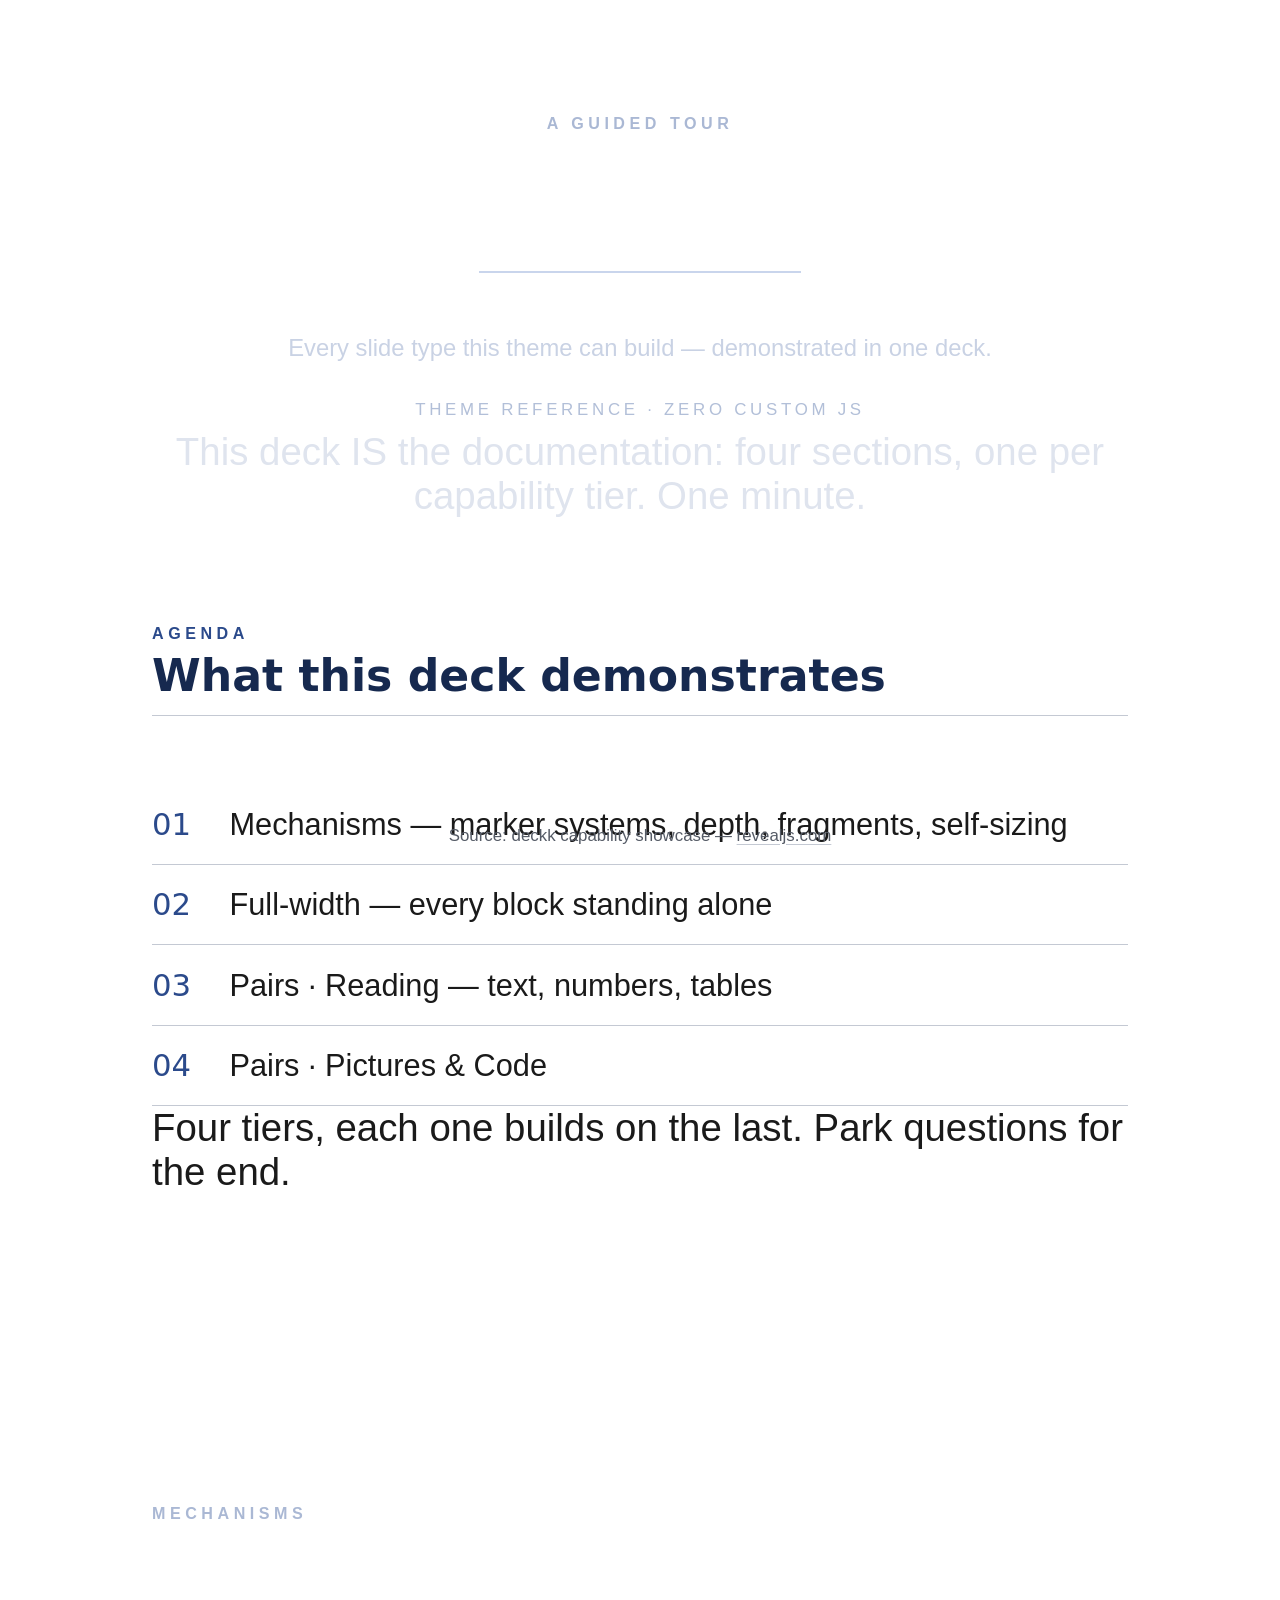
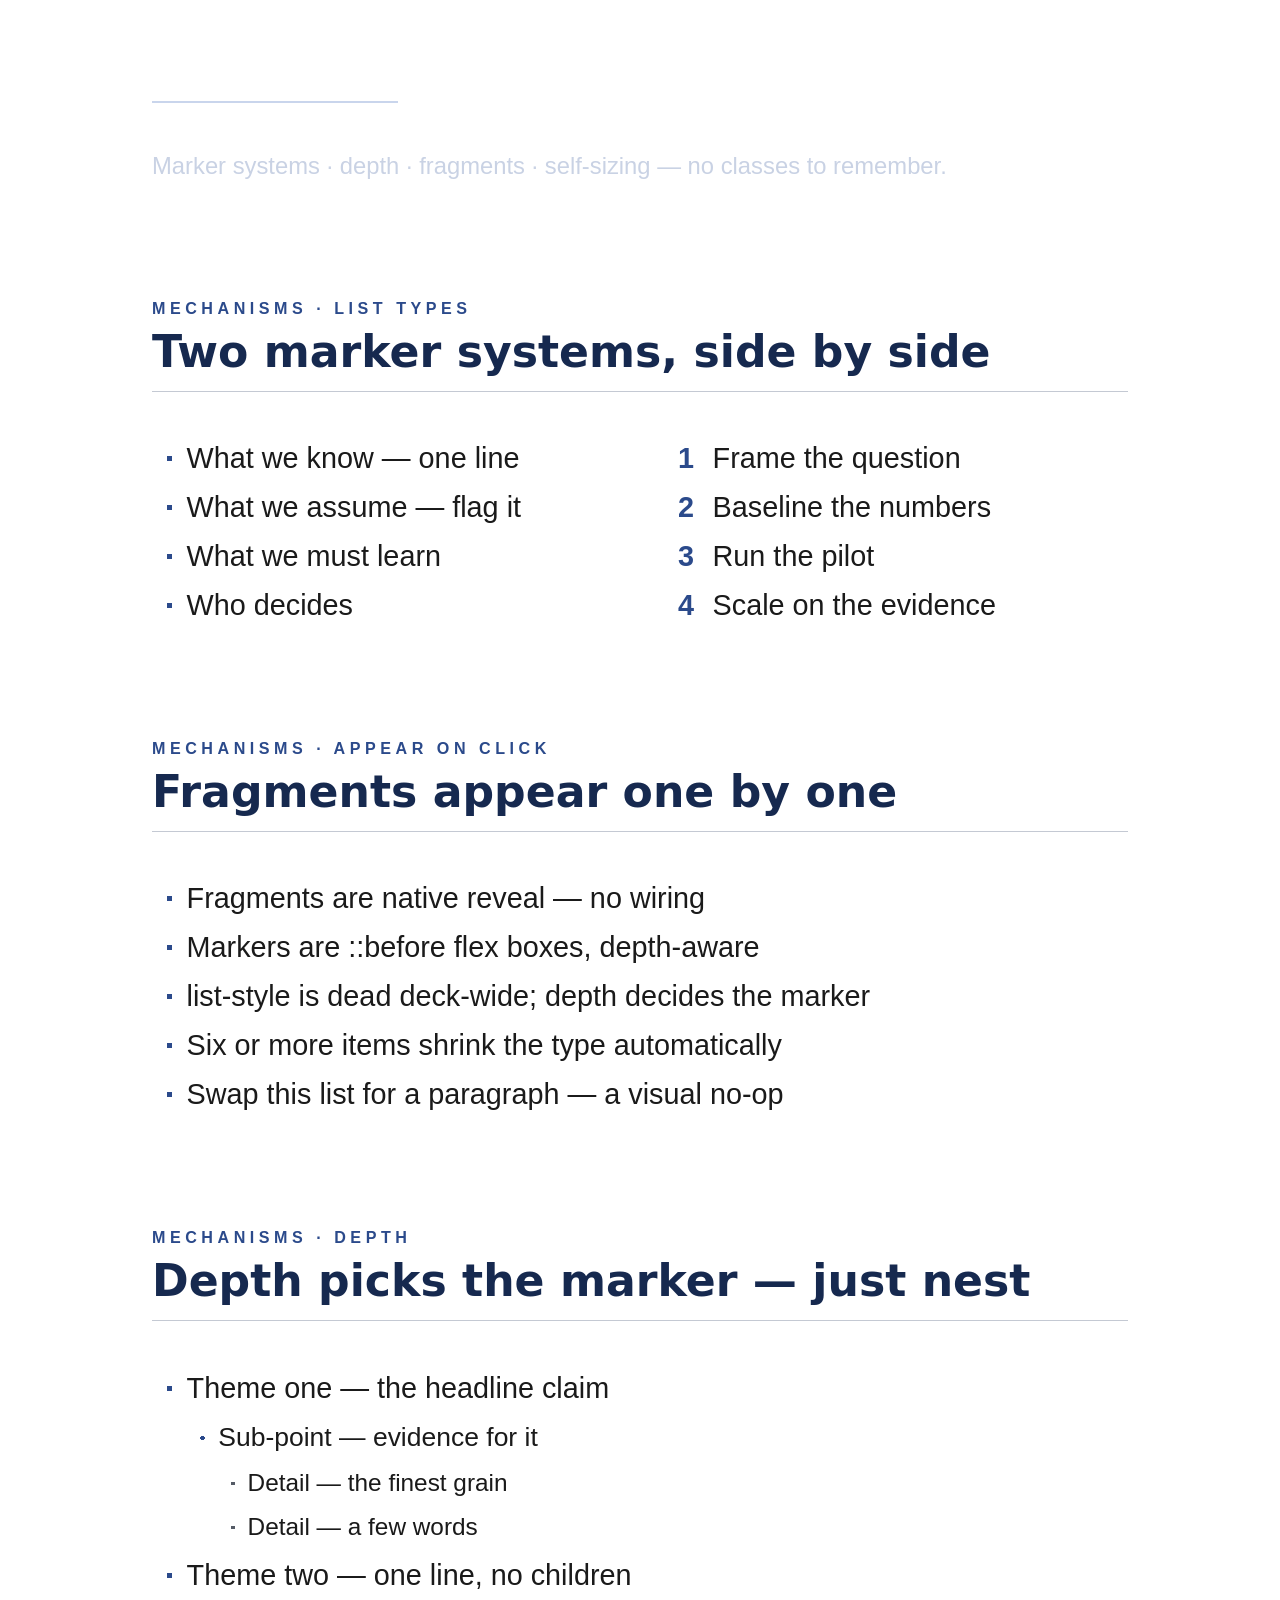
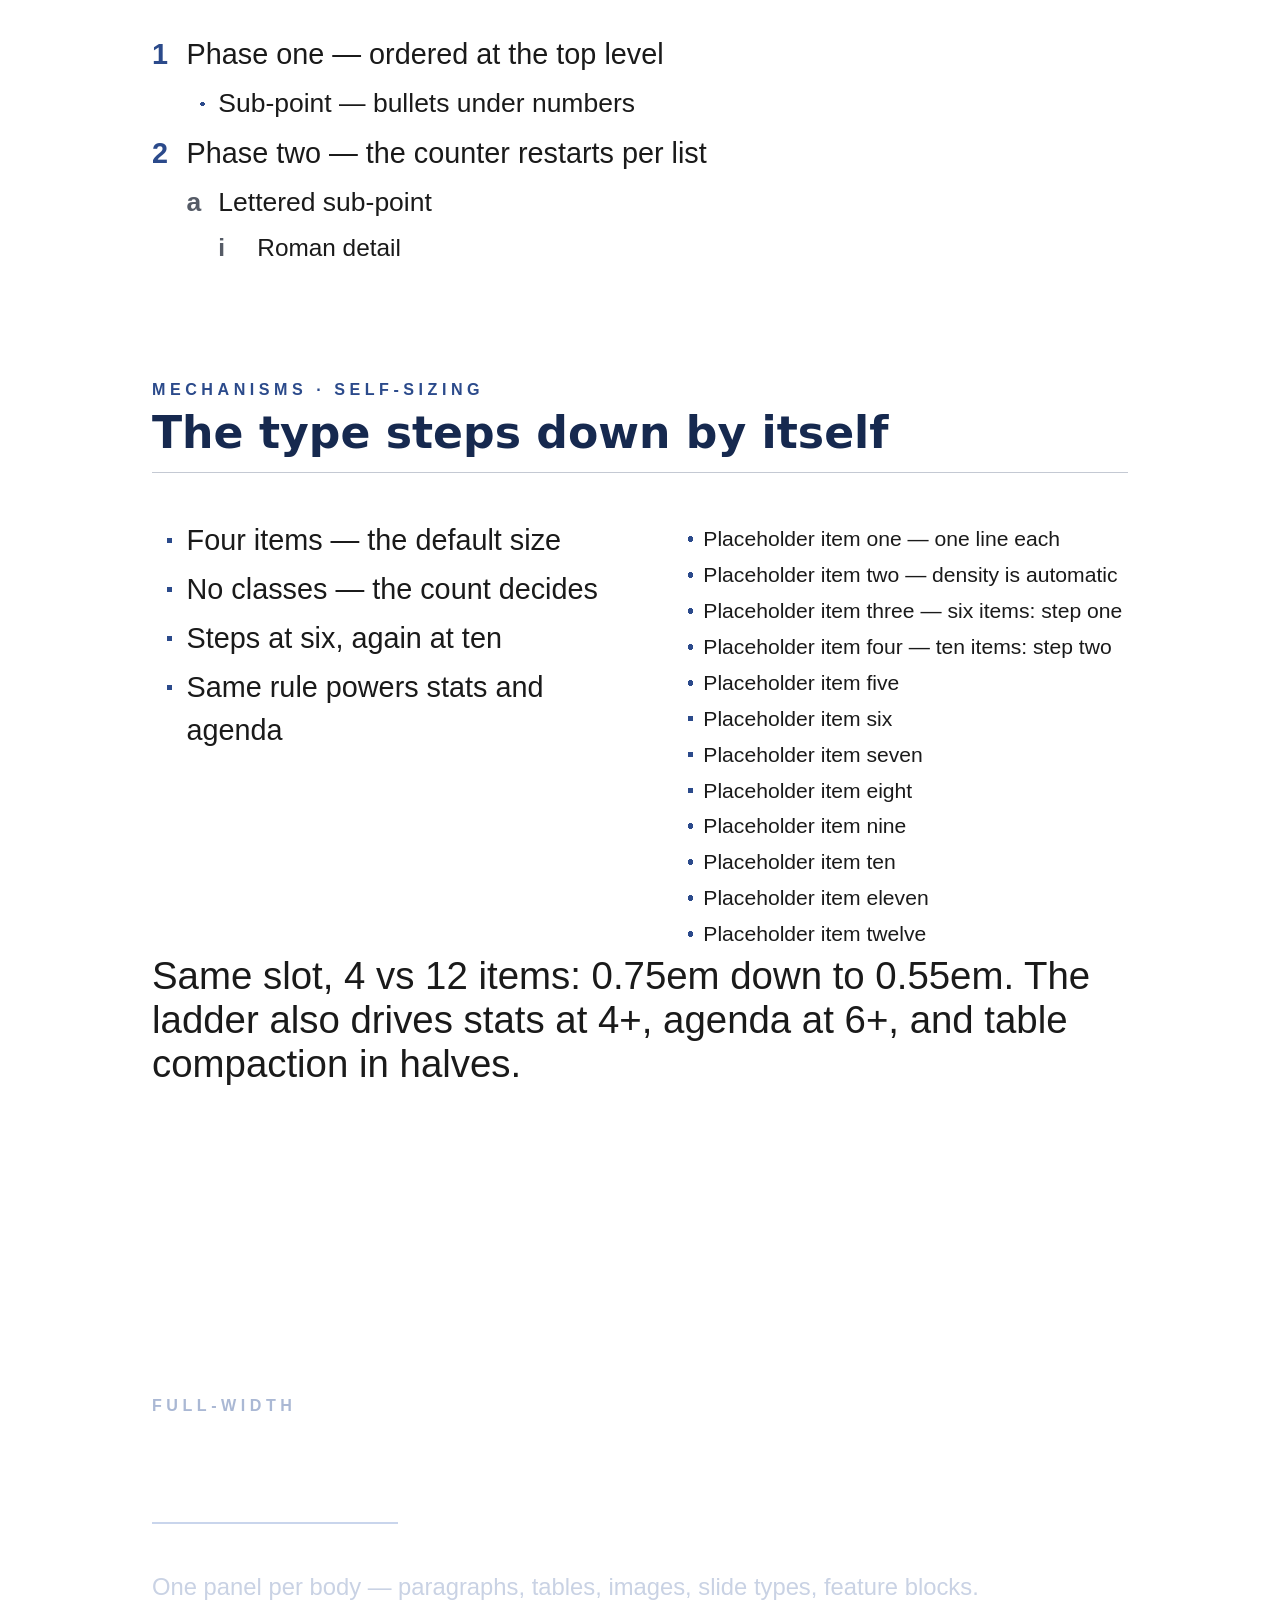
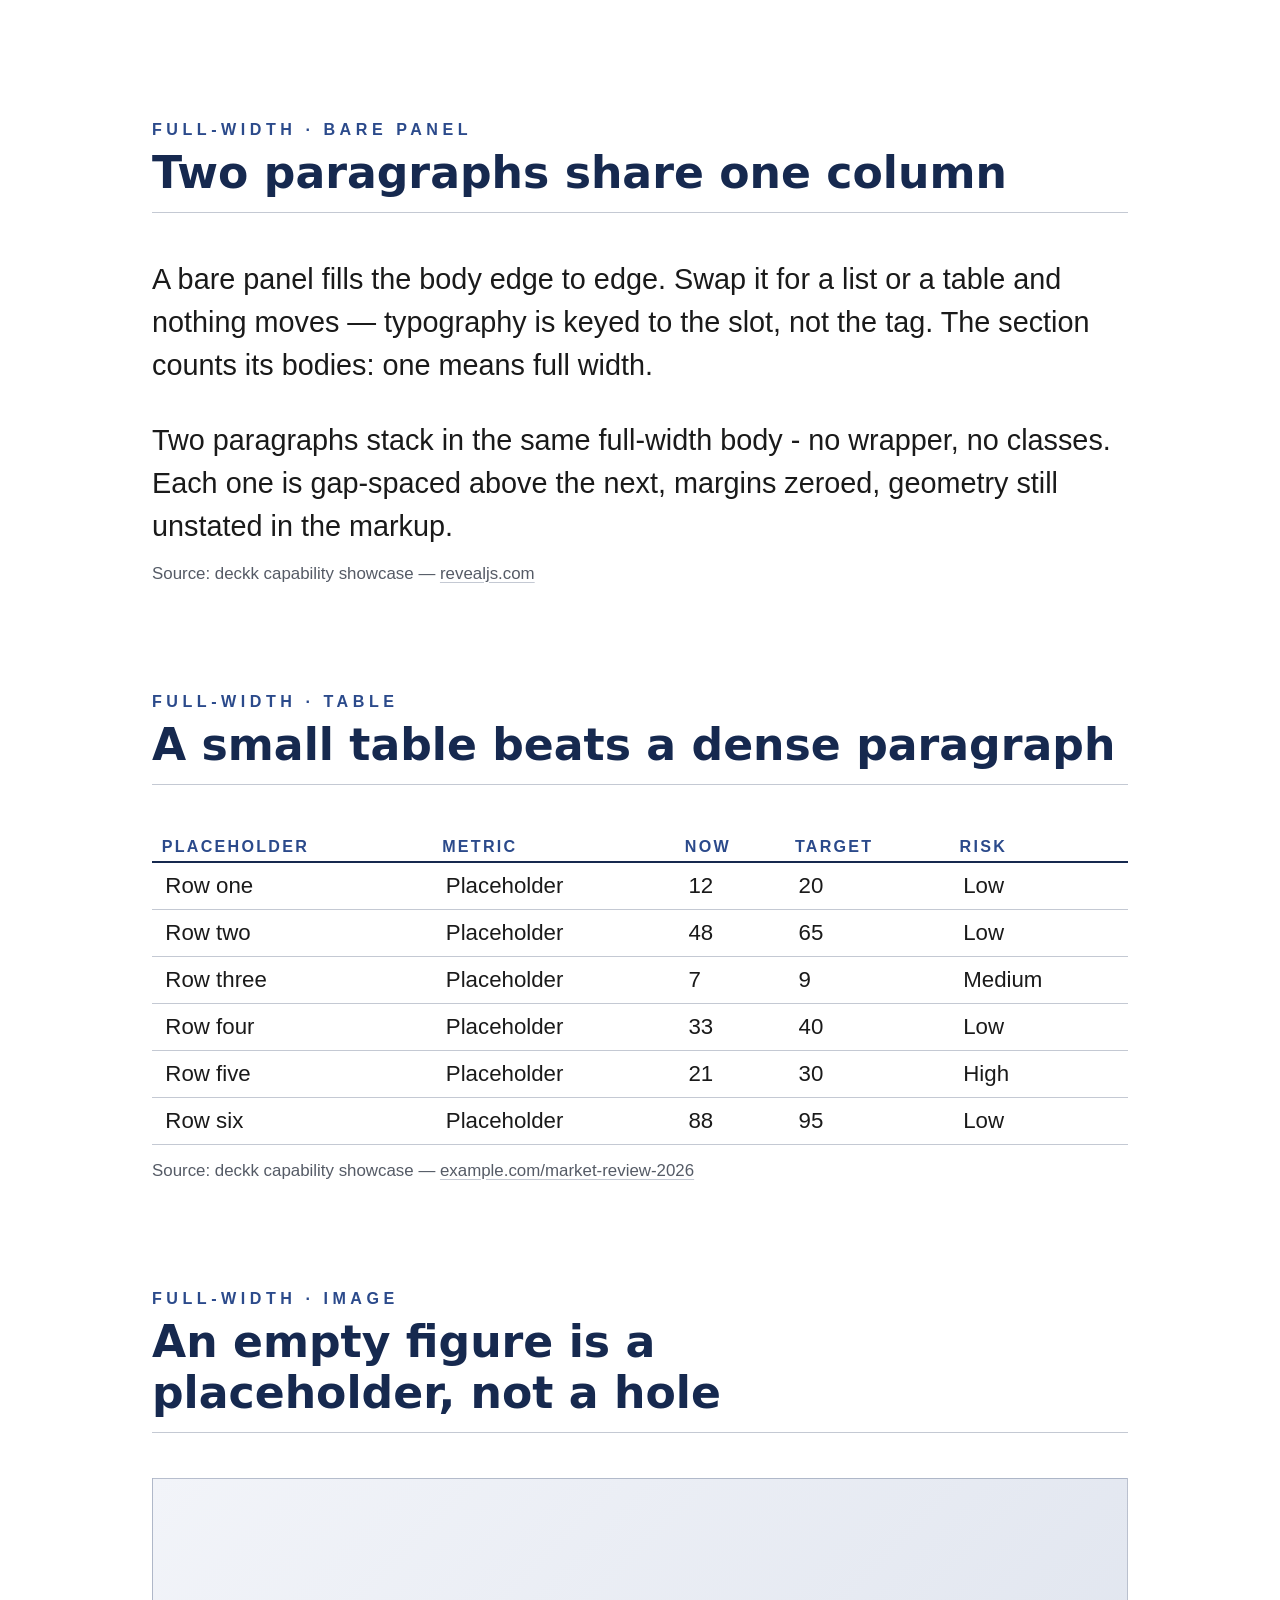
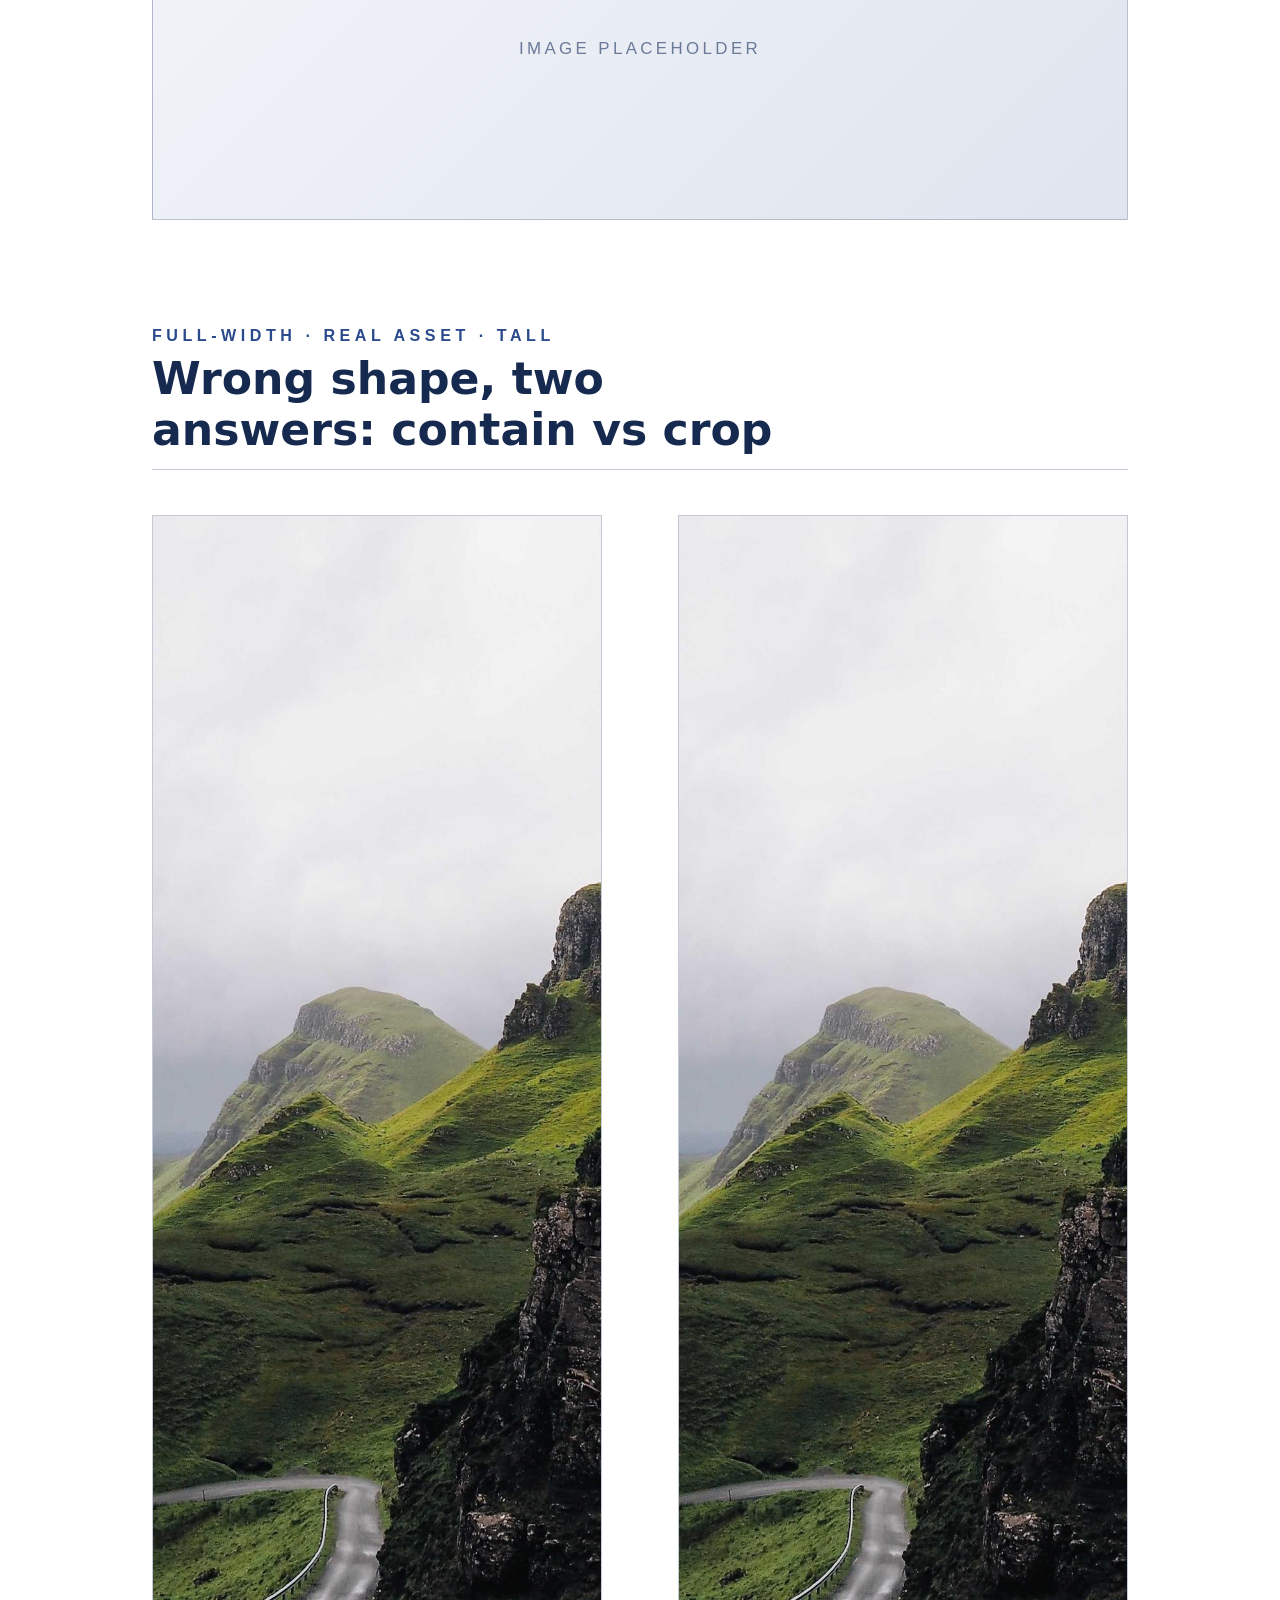
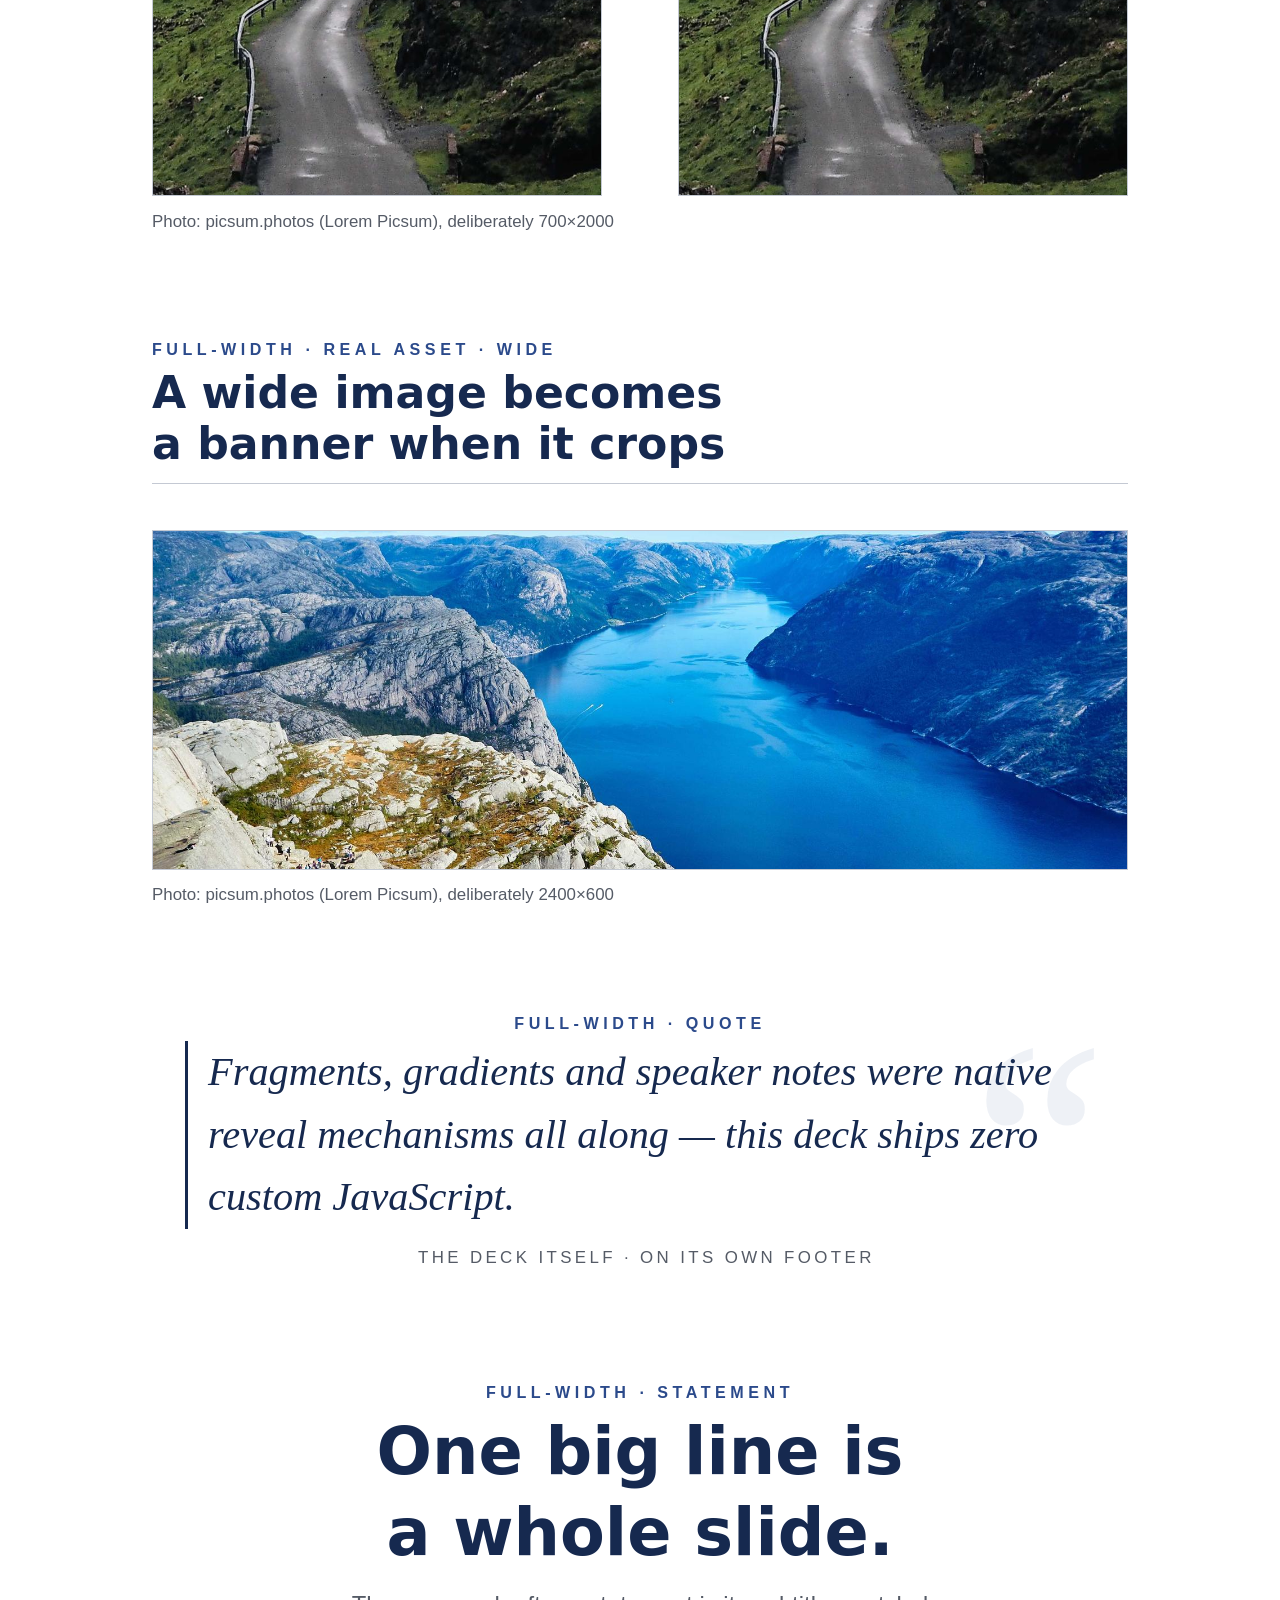
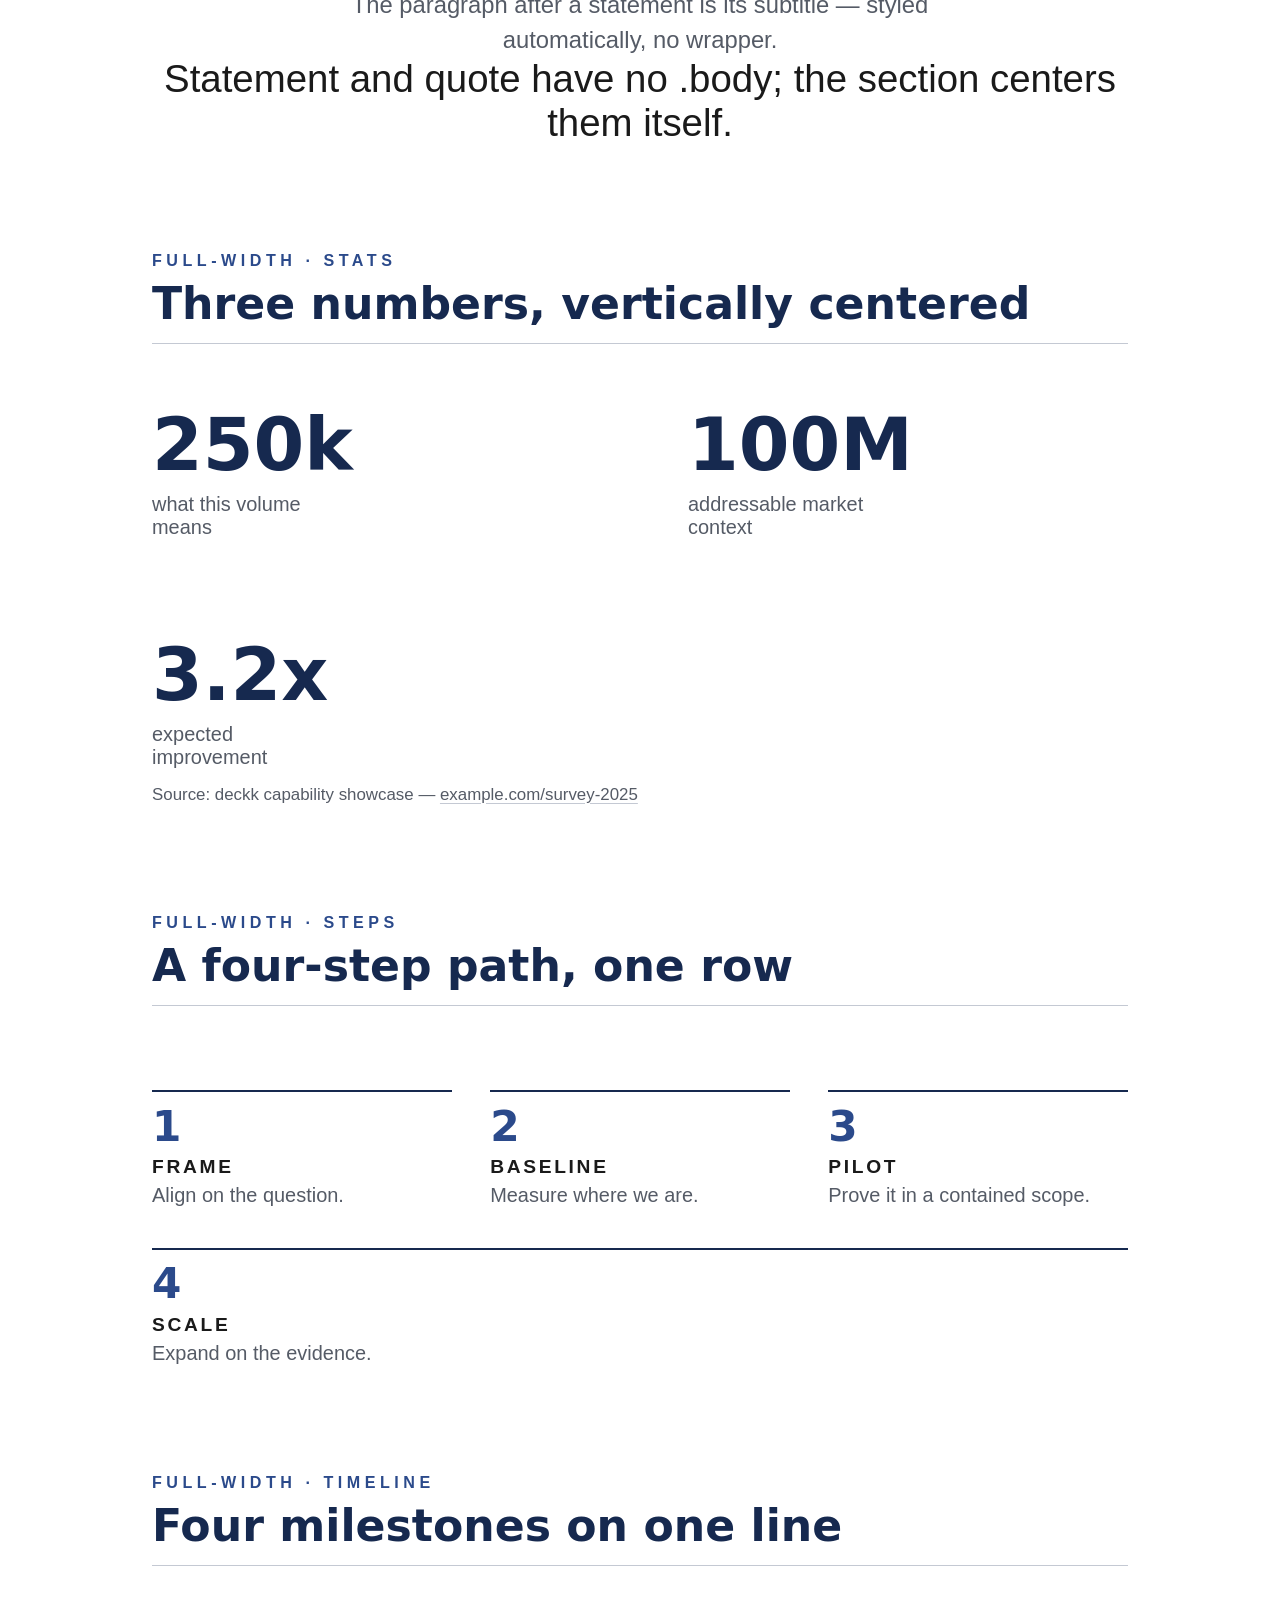
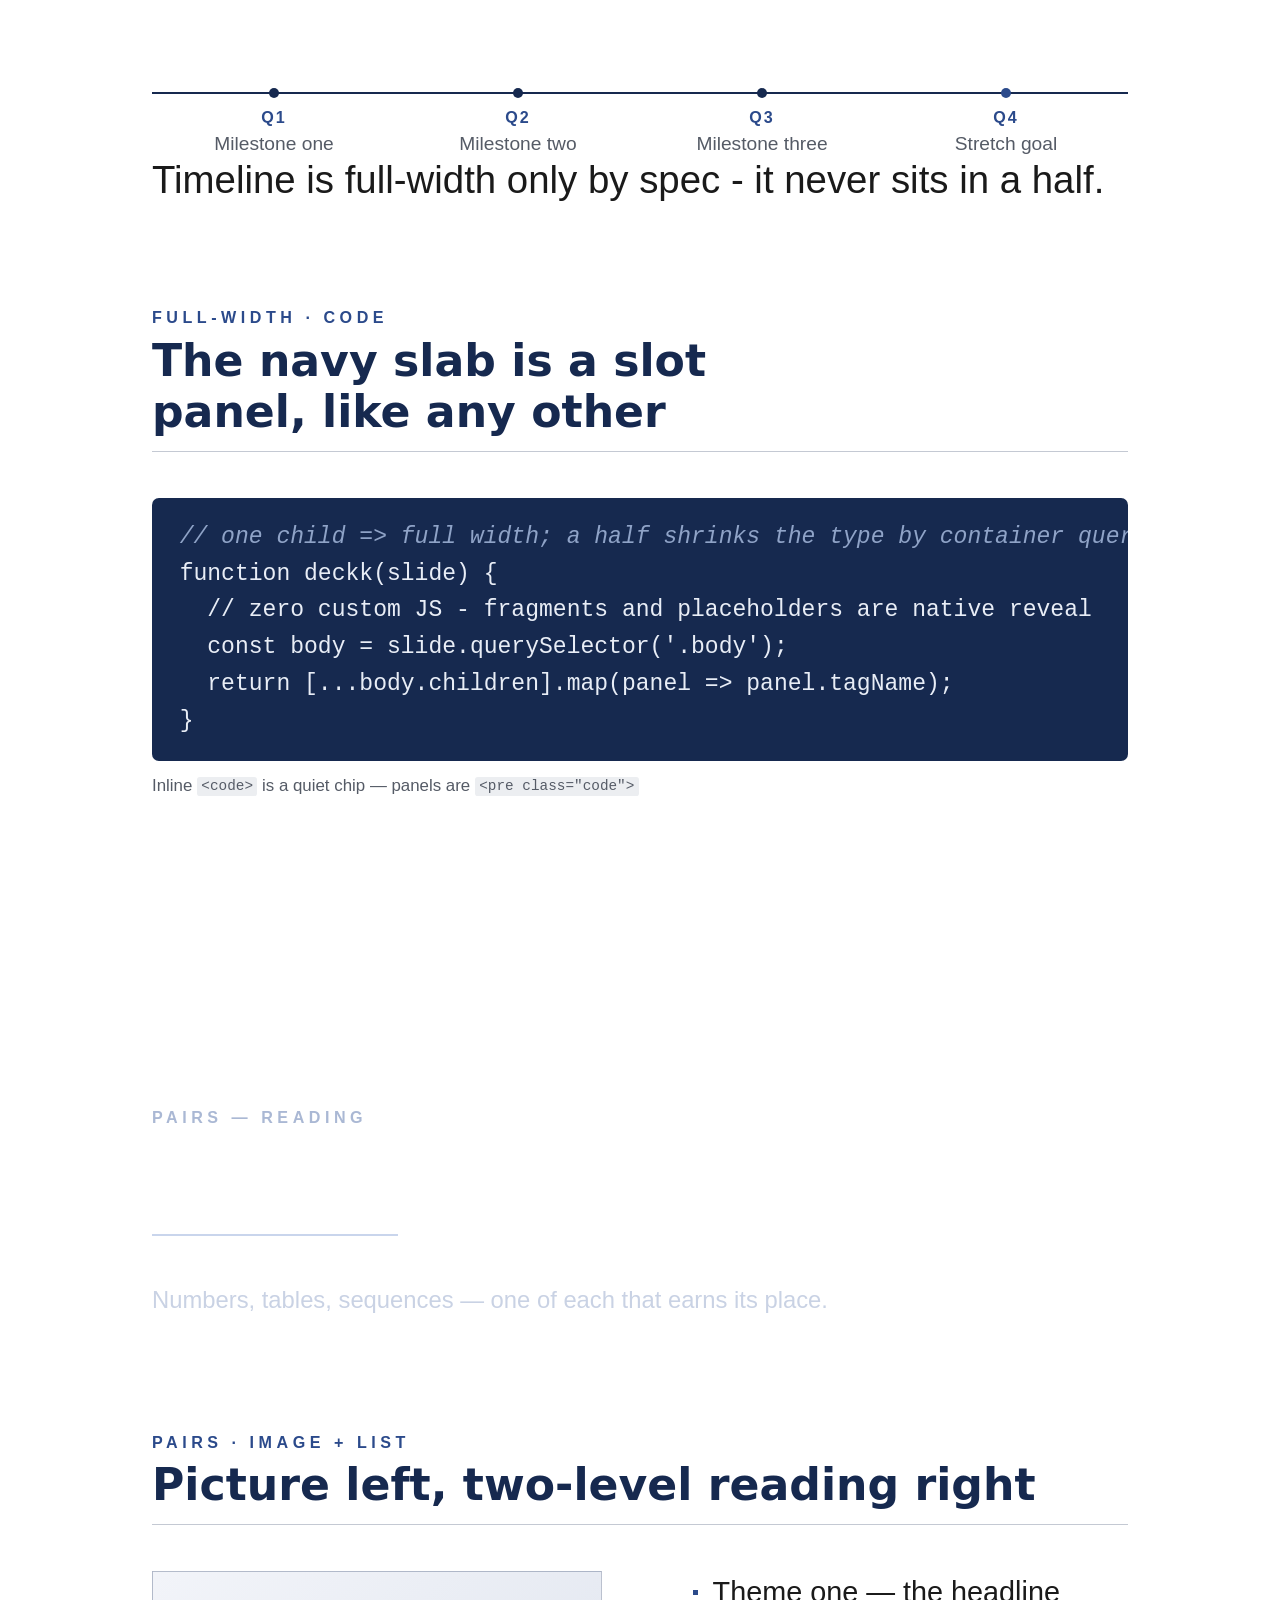
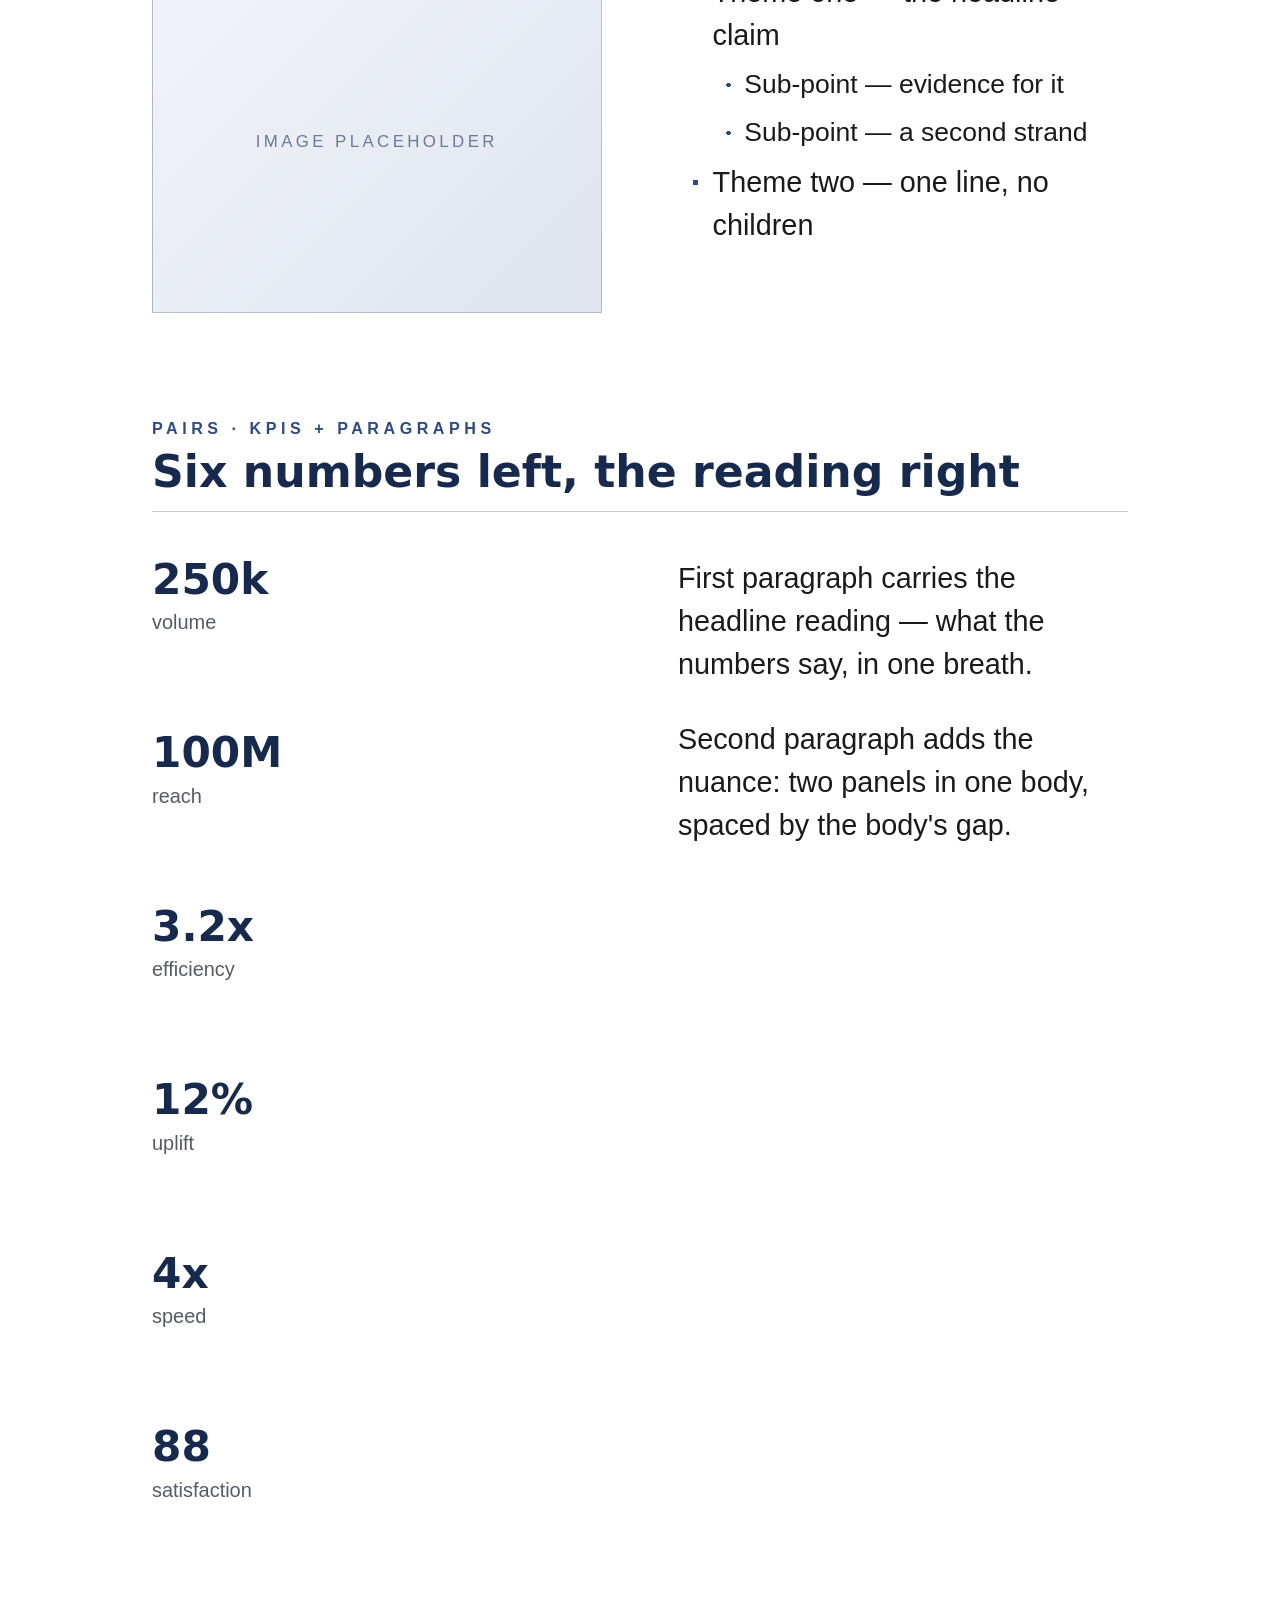
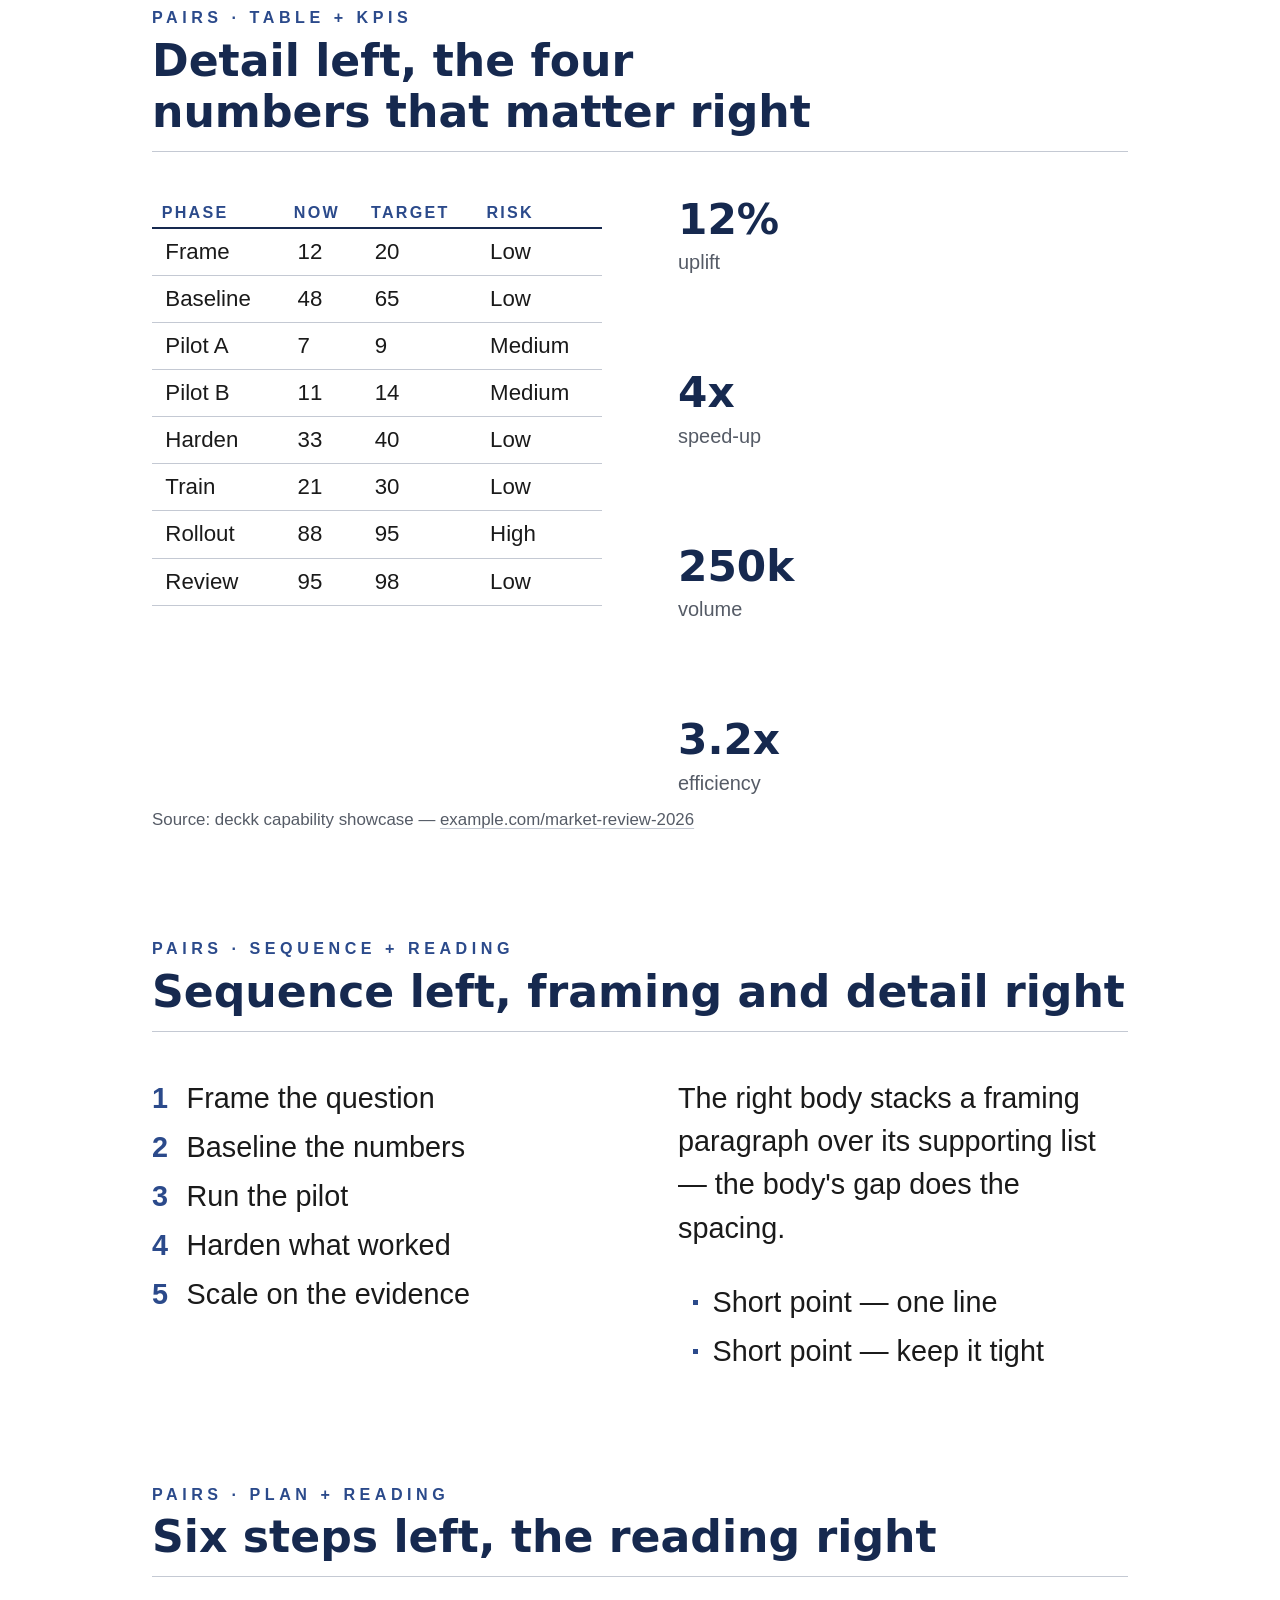
==== template.html @ ef5f8469 "Fold element-audit deck into template.html, port probes to bun test, add starter index.html - Merge " ====
<!doctype html>
<html lang="en">
  <head>
    <meta charset="utf-8" />
    <meta name="viewport" content="width=device-width, initial-scale=1.0" />
    <title>deckk</title>
    <link rel="stylesheet" href="vendor/reveal.css" />
    <link rel="stylesheet" href="theme.css" />
  </head>
  <body>
    <div class="reveal">
      <div class="slides">
        <!--
  ======================================================================
  SLIDE AUTHORING CHEAT SHEET - read this before writing a slide
  ======================================================================

  A slide = <section> with, in order: optional kicker, optional h2,
  ONE OR MORE <div class="body">, optional <footer>.
  THE TITLE ALWAYS SPANS THE TOP, ABOVE THE PANELS - never inside a panel.

  THE ONE RULE: the SECTION counts its .body children -
  1 body => full width, 2 => two halves. A .body is ONE COLUMN of the
  layout: its bare-panel children STACK inside it, gap-spaced. A slide
  that wants two columns writes two .body divs - .body is the ONLY
  wrapper a slide needs; never wrap panels in any other div.
  Never set widths, margins, font-sizes or inline styles on content.

  PANELS ARE BARE TAGS (no classes): <ul> <ol> <p> <table> <figure> <img>
  <dl> <blockquote> <address> <details> <form> <audio> <video>, h3..h6,
  - plus <pre class="code">, the navy code slab (optional <span class="cap">
  on the first line = muted caption; inline <code> is a quiet chip).
  Semantic inline tags, table captions/footers/row headers, SVG, native
  controls, and common syntax-token classes are styled for light AND dark.
  Run the visual matrix (the element-audit stack at the end of this file)
  after changing these rules.
  Swapping a <ul> for <p>s changes nothing visually - typography lives on
  the slot (a direct child of .body), not the tag. Nested lists:
  just nest - depth picks the marker (dot - small disc - small dot; ol: 1. a. i.).
  An EMPTY <figure> shows a placeholder; drop an <img> inside it when the
  asset lands (assets/ dir). Images CROP to fill (object-fit: cover) -
  class="nocrop" on the <img> flips to contain (letterbox, never crop).

  -- Feature blocks (children are bare divs/spans; meaning by position) --

    .stats > div      => [number div, caption div]           (full or half)
    .steps > div      => [num div, label div, text div]      (full or half)
    .timeline > div   => [date div, text div]                (FULL WIDTH only)
    .agenda > div     => [num span, label span]  (fills body height evenly)

  -- Slide types ---------------------------------------------------

    Statement (call to action): <div class="statement">One line.</div>
      - the <p> right after it is the subtitle, auto-styled.
    Quote: <div class="quote">...</div> + <p>Attribution</p> (flat siblings;
      also works as a SLOT PANEL in a pair - size steps down automatically).
    Dark slides (title / section / thank-you):
      <section class="dark cover"    data-background-gradient="var(--grad-navy)">
      <section class="dark divider"  data-background-gradient="var(--grad-navy)">
      .divider's FIRST child div is the big ghost section number.
      h1 + p = subtitle; the last <p> on .cover = byline.
      A dark slide may also carry a .body (the closing thank-you demos it).

  -- Centering ------------------------------------------------------

    Panels are TOP-ALIGNED by default. class="center" on a .body centers
    that column's stack (on a full-width slide: the whole panel group).

  -- Fragments (appear on click) - native reveal, no wiring ---------

    Add class="fragment" to any element - <li>, <tr>, <p>, even a .body.

  -- Speaker notes -------------------------------------------------

    <aside class="notes">...</aside> anywhere inside a section.
    Press S while presenting to open the speaker view.

  -- Source footer -------------------------------------------------

    <footer>Source: ... - <a href="..." target="_blank">https://...</a></footer>
    - a bare semantic tag, last child of ANY slide; small, gray, pinned
    to the bottom. Delete it and nothing else changes.

  -- Auto-sizing (do NOT fight it by hand) -------------------------

    - Lists shrink themselves at 6+ / 10+ items (counted per panel).
    - Stats shrink at 4+; steps divide the row evenly - add children
      freely. In a HALF both wrap two per row (container-query driven:
      six stats = a 2x3 block, six steps = a 3x2 block, four = 2x2).
    - Tables compact in a half; keep <=4 columns in a half, <=5 full width.
    - Code slabs clip, never scroll - keep <=13 lines full width, <=9 in a half.
    - Overflow is a silent failure (fixed 1280x720 canvas): if a slide is
      overfull it clips - split it.

  XXX future: charts are deliberately unsupported - build each as a
  one-off (inline SVG or a styled <table>) when actually needed.

  VERIFICATION: the element-audit stack at the end of this file is an
  11-slide semantic-HTML matrix. With serve.ts + obscura, `bun test`
  (tests/elements.test.ts) checks contrast, canvas bounds, keyboard
  focus, screenshots, and 16:9 print/PDF.
-->

        <!-- Front matter: Cover, then Agenda.
           XXX reveal gotcha: a stack parent's OWN content is discarded -
           stack wrappers must stay EMPTY; slides are nested children. -->
        <section>
          <section class="dark cover" data-background-gradient="var(--grad-navy)">
            <p class="kicker">A Guided Tour</p>
            <h1>deckk</h1>
            <p>Every slide type this theme can build &mdash; demonstrated in one deck.</p>
            <p>Theme Reference &middot; Zero Custom JS</p>
            <aside class="notes">This deck IS the documentation: four sections, one per capability tier. One minute.</aside>
          </section>

          <section>
            <p class="kicker">Agenda</p>
            <h2>What this deck demonstrates</h2>
            <div class="body">
              <div class="agenda">
                <div><span>01</span><span>Mechanisms &mdash; marker systems, depth, fragments, self-sizing</span></div>
                <div><span>02</span><span>Full-width &mdash; every block standing alone</span></div>
                <div><span>03</span><span>Pairs &middot; Reading &mdash; text, numbers, tables</span></div>
                <div><span>04</span><span>Pairs &middot; Pictures &amp; Code</span></div>
              </div>
            </div>
            <aside class="notes">Four tiers, each one builds on the last. Park questions for the end.</aside>
          </section>
        </section>

        <!-- == 01 - Mechanisms: the system behaviors. Shown first - they
           demo as comparisons, so 2-col bodies appear before the
           full-width geometry lesson in 02. == -->
        <section>
          <section class="dark divider" data-background-gradient="var(--grad-navy)">
            <div>01</div>
            <p class="kicker">Mechanisms</p>
            <h1>What the system does for you</h1>
            <p>Marker systems &middot; depth &middot; fragments &middot; self-sizing &mdash; no classes to remember.</p>
          </section>

          <!-- list types - ul | ol side by side -->
          <section>
            <p class="kicker">Mechanisms &middot; List Types</p>
            <h2>Two marker systems, side by side</h2>
            <div class="body">
              <ul>
                <li>What we know &mdash; one line</li>
                <li>What we assume &mdash; flag it</li>
                <li>What we must learn</li>
                <li>Who decides</li>
              </ul>
            </div>
            <div class="body">
              <ol>
                <li>Frame the question</li>
                <li>Baseline the numbers</li>
                <li>Run the pilot</li>
                <li>Scale on the evidence</li>
              </ol>
            </div>
          </section>

          <!-- bullet list; items appear on click -->
          <section>
            <p class="kicker">Mechanisms &middot; Appear on Click</p>
            <h2>Fragments appear one by one</h2>
            <div class="body">
              <ul>
                <li class="fragment">Fragments are native reveal &mdash; no wiring</li>
                <li class="fragment">Markers are ::before flex boxes, depth-aware</li>
                <li class="fragment">list-style is dead deck-wide; depth decides the marker</li>
                <li class="fragment">Six or more items shrink the type automatically</li>
                <li class="fragment">Swap this list for a paragraph &mdash; a visual no-op</li>
              </ul>
            </div>
          </section>

          <!-- stacked lists: panels stack in ONE body, full width. Depth picks
             the marker: ul => dot / dash / small dot; ol => 1. / a. / i. -->
          <section>
            <p class="kicker">Mechanisms &middot; Depth</p>
            <h2>Depth picks the marker &mdash; just nest</h2>
            <div class="body">
              <ul>
                <li>
                  Theme one &mdash; the headline claim
                  <ul>
                    <li>
                      Sub-point &mdash; evidence for it
                      <ul>
                        <li>Detail &mdash; the finest grain</li>
                        <li>Detail &mdash; a few words</li>
                      </ul>
                    </li>
                  </ul>
                </li>
                <li>Theme two &mdash; one line, no children</li>
              </ul>
              <ol>
                <li>
                  Phase one &mdash; ordered at the top level
                  <ul>
                    <li>Sub-point &mdash; bullets under numbers</li>
                  </ul>
                </li>
                <li>
                  Phase two &mdash; the counter restarts per list
                  <ol>
                    <li>
                      Lettered sub-point
                      <ol>
                        <li>Roman detail</li>
                      </ol>
                    </li>
                  </ol>
                </li>
              </ol>
            </div>
          </section>

          <!-- self-sizing - 4 vs 12 items, same slot: the ladder in action -->
          <section>
            <p class="kicker">Mechanisms &middot; Self-Sizing</p>
            <h2>The type steps down by itself</h2>
            <div class="body">
              <ul>
                <li>Four items &mdash; the default size</li>
                <li>No classes &mdash; the count decides</li>
                <li>Steps at six, again at ten</li>
                <li>Same rule powers stats and agenda</li>
              </ul>
            </div>
            <div class="body">
              <ul>
                <li>Placeholder item one &mdash; one line each</li>
                <li>Placeholder item two &mdash; density is automatic</li>
                <li>Placeholder item three &mdash; six items: step one</li>
                <li>Placeholder item four &mdash; ten items: step two</li>
                <li>Placeholder item five</li>
                <li>Placeholder item six</li>
                <li>Placeholder item seven</li>
                <li>Placeholder item eight</li>
                <li>Placeholder item nine</li>
                <li>Placeholder item ten</li>
                <li>Placeholder item eleven</li>
                <li>Placeholder item twelve</li>
              </ul>
            </div>
            <aside class="notes">
              Same slot, 4 vs 12 items: 0.75em down to 0.55em. The ladder also drives stats at 4+, agenda at 6+, and table compaction in
              halves.
            </aside>
          </section>
        </section>

        <!-- == 02 - Full-Width: every block standing alone - bare panels,
           the no-body slide types (quote, statement), feature blocks. == -->
        <section>
          <section class="dark divider" data-background-gradient="var(--grad-navy)">
            <div>02</div>
            <p class="kicker">Full-Width</p>
            <h1>Every block, standing alone</h1>
            <p>One panel per body &mdash; paragraphs, tables, images, slide types, feature blocks.</p>
          </section>

          <!-- paragraph alone: ONE child => full width; swap the tag, nothing moves -->
          <section>
            <p class="kicker">Full-Width &middot; Bare Panel</p>
            <h2>Two paragraphs share one column</h2>
            <div class="body">
              <p>
                A bare panel fills the body edge to edge. Swap it for a list or a table and nothing moves &mdash; typography is keyed to the
                slot, not the tag. The section counts its bodies: one means full width.
              </p>
              <p>
                Two paragraphs stack in the same full-width body - no wrapper, no classes. Each one is gap-spaced above the next, margins
                zeroed, geometry still unstated in the markup.
              </p>
            </div>
            <footer>
              Source: deckk capability showcase &mdash;
              <a href="https://revealjs.com/" target="_blank">revealjs.com</a>
            </footer>
          </section>

          <!-- table alone; appears whole (no fragment rows) -->
          <section>
            <p class="kicker">Full-Width &middot; Table</p>
            <h2>A small table beats a dense paragraph</h2>
            <div class="body">
              <!-- prettier-ignore -->
              <table>
                <thead><tr><th>Placeholder</th><th>Metric</th><th>Now</th><th>Target</th><th>Risk</th></tr></thead>
                <tbody>
                  <tr><td>Row one</td><td>Placeholder</td><td>12</td><td>20</td><td>Low</td></tr>
                  <tr><td>Row two</td><td>Placeholder</td><td>48</td><td>65</td><td>Low</td></tr>
                  <tr><td>Row three</td><td>Placeholder</td><td>7</td><td>9</td><td>Medium</td></tr>
                  <tr><td>Row four</td><td>Placeholder</td><td>33</td><td>40</td><td>Low</td></tr>
                  <tr><td>Row five</td><td>Placeholder</td><td>21</td><td>30</td><td>High</td></tr>
                  <tr><td>Row six</td><td>Placeholder</td><td>88</td><td>95</td><td>Low</td></tr>
                </tbody>
              </table>
            </div>
            <footer>
              Source: deckk capability showcase &mdash;
              <a href="https://example.com/market-review-2026" target="_blank">example.com/market-review-2026</a>
            </footer>
          </section>

          <!-- empty figure full width = pure-CSS placeholder -->
          <section>
            <p class="kicker">Full-Width &middot; Image</p>
            <h2>An empty figure is a placeholder, not a hole</h2>
            <div class="body">
              <figure></figure>
            </div>
          </section>

          <!-- real asset: tall image in near-square boxes - contain | crop -->
          <section>
            <p class="kicker">Full-Width &middot; Real Asset &middot; Tall</p>
            <h2>Wrong shape, two answers: contain vs crop</h2>
            <div class="body">
              <figure>
                <img class="nocrop" src="assets/tall.jpg" alt="Tall mountain photograph, contain fit" />
              </figure>
            </div>
            <div class="body">
              <figure>
                <img src="assets/tall.jpg" alt="Tall mountain photograph, crop fit" />
              </figure>
            </div>
            <footer>Photo: picsum.photos (Lorem Picsum), deliberately 700&times;2000</footer>
          </section>

          <!-- real asset: wide image, full-width banner via crop -->
          <section>
            <p class="kicker">Full-Width &middot; Real Asset &middot; Wide</p>
            <h2>A wide image becomes a banner when it crops</h2>
            <div class="body">
              <figure>
                <img src="assets/wide.jpg" alt="Wide river photograph, crop fit" />
              </figure>
            </div>
            <footer>Photo: picsum.photos (Lorem Picsum), deliberately 2400&times;600</footer>
          </section>

          <!-- quote - the deck's single serif moment; footer pins absolutely -->
          <section>
            <p class="kicker">Full-Width &middot; Quote</p>
            <div class="quote">
              Fragments, gradients and speaker notes were native reveal mechanisms all along &mdash; this deck ships zero custom JavaScript.
            </div>
            <p>The Deck Itself &middot; On Its Own Footer</p>
            <footer>
              Source: deckk capability showcase &mdash;
              <a href="https://revealjs.com/" target="_blank">revealjs.com</a>
            </footer>
          </section>

          <!-- statement - one big line, subtitle auto-styled -->
          <section>
            <p class="kicker">Full-Width &middot; Statement</p>
            <div class="statement">One big line is a whole slide.</div>
            <p>The paragraph after a statement is its subtitle &mdash; styled automatically, no wrapper.</p>
            <aside class="notes">Statement and quote have no .body; the section centers them itself.</aside>
          </section>

          <!-- stats alone - the opt-in .center: a sparse slide that wants
             its numbers vertically centered -->
          <section>
            <p class="kicker">Full-Width &middot; Stats</p>
            <h2>Three numbers, vertically centered</h2>
            <div class="body center">
              <div class="stats">
                <div>
                  <div>250k</div>
                  <div>what this volume means</div>
                </div>
                <div>
                  <div>100M</div>
                  <div>addressable market context</div>
                </div>
                <div>
                  <div>3.2x</div>
                  <div>expected improvement</div>
                </div>
              </div>
            </div>
            <footer>
              Source: deckk capability showcase &mdash;
              <a href="https://example.com/survey-2025" target="_blank">example.com/survey-2025</a>
            </footer>
          </section>

          <!-- steps alone -->
          <section>
            <p class="kicker">Full-Width &middot; Steps</p>
            <h2>A four-step path, one row</h2>
            <div class="body">
              <div class="steps">
                <div>
                  <div>1</div>
                  <div>Frame</div>
                  <div>Align on the question.</div>
                </div>
                <div>
                  <div>2</div>
                  <div>Baseline</div>
                  <div>Measure where we are.</div>
                </div>
                <div>
                  <div>3</div>
                  <div>Pilot</div>
                  <div>Prove it in a contained scope.</div>
                </div>
                <div>
                  <div>4</div>
                  <div>Scale</div>
                  <div>Expand on the evidence.</div>
                </div>
              </div>
            </div>
          </section>

          <!-- timeline alone (full width only); .alt = accent dot -->
          <section>
            <p class="kicker">Full-Width &middot; Timeline</p>
            <h2>Four milestones on one line</h2>
            <div class="body center">
              <div class="timeline">
                <div>
                  <div>Q1</div>
                  <div>Milestone one</div>
                </div>
                <div class="fragment">
                  <div>Q2</div>
                  <div>Milestone two</div>
                </div>
                <div class="fragment">
                  <div>Q3</div>
                  <div>Milestone three</div>
                </div>
                <div class="fragment alt">
                  <div>Q4</div>
                  <div>Stretch goal</div>
                </div>
              </div>
            </div>
            <aside class="notes">Timeline is full-width only by spec - it never sits in a half.</aside>
          </section>

          <!-- code - full-width navy slab; caption is the .cap span -->
          <section>
            <p class="kicker">Full-Width &middot; Code</p>
            <h2>The navy slab is a slot panel, like any other</h2>
            <div class="body">
              <pre class="code"><span class="cap">// one child => full width; a half shrinks the type by container query</span>
function deckk(slide) {
  // zero custom JS - fragments and placeholders are native reveal
  const body = slide.querySelector('.body');
  return [...body.children].map(panel =&gt; panel.tagName);
}
</pre>
            </div>
            <footer>Inline <code>&lt;code&gt;</code> is a quiet chip &mdash; panels are <code>&lt;pre class="code"&gt;</code></footer>
          </section>
        </section>

        <!-- == 03 - Pairs - reading: text, numbers, tables combined.
           Two-sided slides: TWO .body divs, one per side, even when a
           side holds a single panel. In a half, stats/steps wrap 2 per row. == -->
        <section>
          <section class="dark divider" data-background-gradient="var(--grad-navy)">
            <div>03</div>
            <p class="kicker">Pairs &mdash; Reading</p>
            <h1>The reading pairs</h1>
            <p>Numbers, tables, sequences &mdash; one of each that earns its place.</p>
          </section>

          <!-- image | list (2 depth) -->
          <section>
            <p class="kicker">Pairs &middot; Image + List</p>
            <h2>Picture left, two-level reading right</h2>
            <div class="body">
              <figure></figure>
            </div>
            <div class="body">
              <ul>
                <li>
                  Theme one &mdash; the headline claim
                  <ul>
                    <li>Sub-point &mdash; evidence for it</li>
                    <li>Sub-point &mdash; a second strand</li>
                  </ul>
                </li>
                <li>Theme two &mdash; one line, no children</li>
              </ul>
            </div>
          </section>

          <!-- 6 KPIs | 2 paragraphs -->
          <section>
            <p class="kicker">Pairs &middot; KPIs + Paragraphs</p>
            <h2>Six numbers left, the reading right</h2>
            <div class="body">
              <div class="stats">
                <div>
                  <div>250k</div>
                  <div>volume</div>
                </div>
                <div>
                  <div>100M</div>
                  <div>reach</div>
                </div>
                <div>
                  <div>3.2x</div>
                  <div>efficiency</div>
                </div>
                <div>
                  <div>12%</div>
                  <div>uplift</div>
                </div>
                <div>
                  <div>4x</div>
                  <div>speed</div>
                </div>
                <div>
                  <div>88</div>
                  <div>satisfaction</div>
                </div>
              </div>
            </div>
            <div class="body">
              <p>First paragraph carries the headline reading &mdash; what the numbers say, in one breath.</p>
              <p>Second paragraph adds the nuance: two panels in one body, spaced by the body's gap.</p>
            </div>
          </section>

          <!-- table (~8 lines) | 4 KPIs -->
          <section>
            <p class="kicker">Pairs &middot; Table + KPIs</p>
            <h2>Detail left, the four numbers that matter right</h2>
            <div class="body">
              <!-- prettier-ignore -->
              <table>
                <thead><tr><th>Phase</th><th>Now</th><th>Target</th><th>Risk</th></tr></thead>
                <tbody>
                  <tr><td>Frame</td><td>12</td><td>20</td><td>Low</td></tr>
                  <tr><td>Baseline</td><td>48</td><td>65</td><td>Low</td></tr>
                  <tr><td>Pilot A</td><td>7</td><td>9</td><td>Medium</td></tr>
                  <tr><td>Pilot B</td><td>11</td><td>14</td><td>Medium</td></tr>
                  <tr><td>Harden</td><td>33</td><td>40</td><td>Low</td></tr>
                  <tr><td>Train</td><td>21</td><td>30</td><td>Low</td></tr>
                  <tr><td>Rollout</td><td>88</td><td>95</td><td>High</td></tr>
                  <tr><td>Review</td><td>95</td><td>98</td><td>Low</td></tr>
                </tbody>
              </table>
            </div>
            <div class="body">
              <div class="stats">
                <div>
                  <div>12%</div>
                  <div>uplift</div>
                </div>
                <div>
                  <div>4x</div>
                  <div>speed-up</div>
                </div>
                <div>
                  <div>250k</div>
                  <div>volume</div>
                </div>
                <div>
                  <div>3.2x</div>
                  <div>efficiency</div>
                </div>
              </div>
            </div>
            <footer>
              Source: deckk capability showcase &mdash;
              <a href="https://example.com/market-review-2026" target="_blank">example.com/market-review-2026</a>
            </footer>
          </section>

          <!-- sequence | paragraph + small list -->
          <section>
            <p class="kicker">Pairs &middot; Sequence + Reading</p>
            <h2>Sequence left, framing and detail right</h2>
            <div class="body">
              <ol>
                <li>Frame the question</li>
                <li>Baseline the numbers</li>
                <li>Run the pilot</li>
                <li>Harden what worked</li>
                <li>Scale on the evidence</li>
              </ol>
            </div>
            <div class="body">
              <p>The right body stacks a framing paragraph over its supporting list &mdash; the body's gap does the spacing.</p>
              <ul>
                <li>Short point &mdash; one line</li>
                <li>Short point &mdash; keep it tight</li>
              </ul>
            </div>
          </section>

          <!-- plan (6 steps) | 3 paragraphs -->
          <section>
            <p class="kicker">Pairs &middot; Plan + Reading</p>
            <h2>Six steps left, the reading right</h2>
            <div class="body">
              <div class="steps">
                <div>
                  <div>1</div>
                  <div>Frame</div>
                  <div>Align on the question.</div>
                </div>
                <div>
                  <div>2</div>
                  <div>Baseline</div>
                  <div>Measure where we are.</div>
                </div>
                <div>
                  <div>3</div>
                  <div>Pilot</div>
                  <div>Prove it in a contained scope.</div>
                </div>
                <div>
                  <div>4</div>
                  <div>Harden</div>
                  <div>Fix what the pilot broke.</div>
                </div>
                <div>
                  <div>5</div>
                  <div>Train</div>
                  <div>Bring the team along.</div>
                </div>
                <div>
                  <div>6</div>
                  <div>Scale</div>
                  <div>Expand on the evidence.</div>
                </div>
              </div>
            </div>
            <div class="body">
              <p>Paragraph one: where the plan starts and why it starts there.</p>
              <p>Paragraph two: what the middle of the plan proves, and to whom.</p>
              <p>Paragraph three: what scale costs, and what gates it.</p>
            </div>
            <aside class="notes">Feature block left, plain reading right - fragments are demoed on the earlier slides.</aside>
          </section>
        </section>

        <!-- == 04 - Pairs - pictures & code: the visual half of the pairs == -->
        <section>
          <section class="dark divider" data-background-gradient="var(--grad-navy)">
            <div>04</div>
            <p class="kicker">Pairs &mdash; Pictures &amp; Code</p>
            <h1>Evidence and pictures</h1>
            <p>table + image &middot; quote + image &middot; code + code &middot; image + centered reading.</p>
          </section>

          <!-- table (~10 lines) | image -->
          <section>
            <p class="kicker">Pairs &middot; Table + Image</p>
            <h2>Evidence left, picture right</h2>
            <div class="body">
              <!-- prettier-ignore -->
              <table>
                <thead><tr><th>Phase</th><th>Now</th><th>Target</th><th>Risk</th></tr></thead>
                <tbody>
                  <tr><td>Frame</td><td>12</td><td>20</td><td>Low</td></tr>
                  <tr><td>Baseline</td><td>48</td><td>65</td><td>Low</td></tr>
                  <tr><td>Pilot A</td><td>7</td><td>9</td><td>Medium</td></tr>
                  <tr><td>Pilot B</td><td>11</td><td>14</td><td>Medium</td></tr>
                  <tr><td>Harden</td><td>33</td><td>40</td><td>Low</td></tr>
                  <tr><td>Train</td><td>21</td><td>30</td><td>Low</td></tr>
                  <tr><td>Staff</td><td>15</td><td>18</td><td>Low</td></tr>
                  <tr><td>Rollout</td><td>88</td><td>95</td><td>High</td></tr>
                  <tr><td>Review</td><td>95</td><td>98</td><td>Low</td></tr>
                  <tr><td>Handover</td><td>99</td><td>100</td><td>Low</td></tr>
                </tbody>
              </table>
            </div>
            <div class="body">
              <figure></figure>
            </div>
          </section>

          <!-- quote | image - the quote is a slot panel too -->
          <section>
            <p class="kicker">Pairs &middot; Quote + Image</p>
            <h2>The quote is just a panel &mdash; here beside a picture</h2>
            <div class="body">
              <div class="quote">Any sufficiently advanced slide deck is indistinguishable from its own documentation.</div>
              <p>The attribution follows as a sibling &mdash; same rule as the full-width quote.</p>
            </div>
            <div class="body">
              <figure></figure>
            </div>
          </section>

          <!-- code | code -->
          <section>
            <p class="kicker">Pairs &middot; Code + Code</p>
            <h2>Two slabs, two halves &mdash; same panel, narrower</h2>
            <div class="body">
              <pre class="code"><span class="cap">// before - the naive walk</span>
let total = 0;
for (const item of cart) {
  total += item.price * item.qty;
}
</pre>
            </div>
            <div class="body">
              <pre class="code"><span class="cap"># after - the one-liner (python)</span>
def total(cart):
    return sum(
        i.price * i.qty for i in cart
    )
</pre>
            </div>
          </section>

          <!-- image | vertical-centered 2 paragraphs -->
          <section>
            <p class="kicker">Pairs &middot; Image + Centered Reading</p>
            <h2>Picture left, centered reading right</h2>
            <div class="body">
              <figure></figure>
            </div>
            <div class="body center">
              <p>The right body opts into vertical centering with .body.center - its two paragraphs ride as one centered group.</p>
              <p>Drop an &lt;img&gt; inside the empty figure when the asset lands; the placeholder vanishes by itself.</p>
            </div>
          </section>
        </section>

        <!-- Thank you - classic closer, with the 2-col dark variant nested
           UNDER it (a vertical slide: down from the plain thank-you) -->
        <section>
          <section class="dark cover" data-background-gradient="var(--grad-navy)">
            <h1>Thank You</h1>
            <p>Questions?</p>
            <aside class="notes">Every slide type demonstrated. Silence is fine here too.</aside>
          </section>

          <!-- thank you + image - dark slide WITH a .body, two halves -->
          <section class="dark" data-background-gradient="var(--grad-navy)">
            <p class="kicker">Thank You</p>
            <h2>Questions &mdash; and the deck behind them</h2>
            <div class="body">
              <p>
                Even the closer is ordinary markup: a dark slide carrying a
                <code>.body</code>, two halves, one placeholder &mdash; no cover magic, no new rules.
              </p>
              <p>Swap the figure for a real image when the asset lands; the placeholder vanishes by itself.</p>
            </div>
            <div class="body">
              <figure></figure>
            </div>
          </section>
        </section>

        <!-- == 05 - Verification fixture: the semantic-HTML element audit.
           Merged from the former tests/elements.html - it is a regular
           stack, probed by tests/elements.test.ts. == -->
        <section>
          <section class="dark cover" data-background-gradient="var(--grad-navy)">
            <p class="kicker">Verification fixture</p>
            <h1>HTML element audit</h1>
            <p>Light and dark surfaces, live and print, with no fixture-specific CSS.</p>
            <p>Semantic HTML &middot; controls &middot; media &middot; highlighted code</p>
          </section>

          <section>
            <p class="kicker">Headings &amp; prose</p>
            <h2>The full heading ladder stays in the same voice</h2>
            <div class="body">
              <h3>Heading three introduces a substantial idea</h3>
              <p>Body copy remains comfortable beside the heading hierarchy.</p>
              <h4>Heading four labels a supporting group</h4>
              <p>Its weight and spacing should read as structure, not body text.</p>
            </div>
            <div class="body">
              <h5>Heading five is quiet but legible</h5>
              <p>Small headings still need clear contrast and hierarchy.</p>
              <h6>Heading six is the smallest heading</h6>
              <p>Body copy remains the reference size for ordinary prose.</p>
            </div>
          </section>

          <section>
            <p class="kicker">Inline semantics</p>
            <h2>Emphasis, annotations, edits, and scientific notation</h2>
            <div class="body">
              <p><strong>Strong importance</strong>, <em>emphasized text</em>, <b>keyword attention</b>, and <i>alternate voice</i>.</p>
              <p><small>Fine print remains readable</small>, while <mark>marked evidence</mark> is visible without shouting.</p>
              <p>
                <del>Removed wording</del> and <ins>added wording</ins> are distinct; <s>obsolete wording</s> and <u>annotated text</u> work
                too.
              </p>
              <p>
                Einstein wrote E = mc<sup>2</sup>; water is H<sub>2</sub>O. Use <abbr title="HyperText Markup Language">HTML</abbr> for
                structure.
              </p>
              <p>
                A <a href="https://example.com">clear inline link</a>, <cite>The Design of Everyday Things</cite>, and
                <q>a short quotation</q>.
              </p>
              <p>Meet <time datetime="2026-09-12T14:30">12 September at 14:30</time> with <data value="42">forty-two</data> records.</p>
            </div>
          </section>

          <section>
            <p class="kicker">Code voices</p>
            <h2>Inline code, keyboard input, output, variables, and preformatted text</h2>
            <div class="body">
              <p>
                Run <code>bun test</code>, press <kbd>Ctrl</kbd> + <kbd>Enter</kbd>, then inspect <samp>ALL PASS</samp>. The
                <var>count</var> variable is local.
              </p>
              <pre class="code"><span class="cap">// literal HTML</span>
  const s = '&lt;string&gt;ok&lt;/string&gt;';
  const greeting = "Hello";
  const answer = 42;
  // comments and identifiers
  </pre>
            </div>
            <div class="body">
              <p>A code panel accepts either bare text or a nested <code>&lt;code&gt;</code> element.</p>
              <pre class="code"><code><span class="hljs-comment">// highlight.js tokens</span>
  <span class="hljs-keyword">const</span> <span class="hljs-title">message</span> = <span class="hljs-string">"readable"</span>;
  <span class="hljs-keyword">let</span> <span class="hljs-variable">answer</span> = <span class="hljs-number">42</span>;
  <span class="hljs-built_in">console</span>.log(message);</code></pre>
              <p>
                Generic highlighters also use <code>&lt;span class="string"&gt;</code> and <code>&lt;span class="token string"&gt;</code>.
              </p>
            </div>
          </section>

          <section>
            <p class="kicker">Quotations &amp; contact</p>
            <h2>Long quotations and attribution have semantic homes</h2>
            <div class="body">
              <blockquote>
                <p>The details are not the details. They make the design.</p>
                <footer>Charles Eames &mdash; <cite>Design Q&amp;A</cite></footer>
              </blockquote>
              <p>Inline citations such as <cite>The Elements of Style</cite> should remain subordinate to the prose.</p>
            </div>
            <div class="body">
              <address>Deckk Studio<br />42 Example Avenue<br /><a href="mailto:hello@example.com">hello@example.com</a></address>
              <p>Addresses may contain line breaks and ordinary links without turning into a centered cover.</p>
            </div>
          </section>

          <section>
            <p class="kicker">Definitions &amp; separators</p>
            <h2>Description lists and horizontal rules are first-class content</h2>
            <div class="body">
              <dl>
                <dt>Slot</dt>
                <dd>A direct child of a body, responsible for its own content.</dd>
                <dt>Panel</dt>
                <dd>A list, paragraph, table, figure, or code slab.</dd>
                <dt>Canvas</dt>
                <dd>The fixed 1280 by 720 slide surface.</dd>
              </dl>
            </div>
            <div class="body">
              <p>A rule separates two thoughts without introducing another wrapper.</p>
              <hr />
              <p>The next thought begins with the same readable body typography.</p>
            </div>
          </section>

          <section>
            <p class="kicker">Complete table anatomy</p>
            <h2>Captions, scoped headers, column groups, and totals</h2>
            <div class="body">
              <table>
                <caption>
                  Quarterly delivery summary
                </caption>
                <colgroup>
                  <col />
                  <col span="2" />
                  <col />
                </colgroup>
                <thead>
                  <tr>
                    <th scope="col">Region</th>
                    <th scope="col">Q1</th>
                    <th scope="col">Q2</th>
                    <th scope="col">Change</th>
                  </tr>
                </thead>
                <tbody>
                  <tr>
                    <th scope="row">North</th>
                    <td>42</td>
                    <td>48</td>
                    <td>+14%</td>
                  </tr>
                  <tr>
                    <th scope="row">South</th>
                    <td>31</td>
                    <td>35</td>
                    <td>+13%</td>
                  </tr>
                  <tr>
                    <th scope="row">West</th>
                    <td>28</td>
                    <td>36</td>
                    <td>+29%</td>
                  </tr>
                </tbody>
                <tfoot>
                  <tr>
                    <th scope="row">Total</th>
                    <td>101</td>
                    <td>119</td>
                    <td>+18%</td>
                  </tr>
                </tfoot>
              </table>
            </div>
          </section>

          <section>
            <p class="kicker">Figures, captions &amp; vector art</p>
            <h2>Images and inline SVG inherit the slide’s visual language</h2>
            <div class="body">
              <figure>
                <picture><img src="assets/wide.jpg" alt="Wide river photograph" /></picture>
                <figcaption>Figure 1. A real image with a semantic caption.</figcaption>
              </figure>
            </div>
            <div class="body">
              <figure>
                <svg viewBox="0 0 400 240" role="img" aria-labelledby="audit-chart-title">
                  <title id="audit-chart-title">A simple three-bar chart</title>
                  <rect x="30" y="130" width="70" height="80" />
                  <rect x="165" y="70" width="70" height="140" />
                  <rect x="300" y="25" width="70" height="185" />
                  <text x="65" y="230" text-anchor="middle">One</text>
                  <text x="200" y="230" text-anchor="middle">Two</text>
                  <text x="335" y="230" text-anchor="middle">Three</text>
                </svg>
                <figcaption>Figure 2. Inline SVG shapes and text.</figcaption>
              </figure>
            </div>
          </section>

          <section>
            <p class="kicker">Forms &amp; state</p>
            <h2>Native controls are readable, aligned, and visibly focusable</h2>
            <div class="body">
              <form>
                <fieldset>
                  <legend>Presenter details</legend>
                  <p><label for="audit-name">Name</label><input id="audit-name" name="name" type="text" value="Ada Lovelace" /></p>
                  <p><label for="audit-email">Email</label><input id="audit-email" name="email" type="email" value="ada@example.com" /></p>
                  <p>
                    <label for="audit-topic">Topic</label
                    ><select id="audit-topic" name="topic">
                      <option>Design systems</option>
                      <option>Accessibility</option>
                    </select>
                  </p>
                  <p>
                    <label for="audit-notes">Notes</label><textarea id="audit-notes" name="notes" rows="2">A readable text area.</textarea>
                  </p>
                </fieldset>
              </form>
            </div>
            <div class="body">
              <form>
                <fieldset>
                  <legend>Session options</legend>
                  <p>
                    <label><input type="checkbox" checked /> Include speaker notes</label>
                  </p>
                  <p>
                    <label><input type="radio" name="mode" checked /> Present</label>
                    <label><input type="radio" name="mode" /> Review</label>
                  </p>
                  <p><label for="audit-volume">Volume</label><input id="audit-volume" type="range" value="70" /></p>
                  <p><button type="button">Start presenting</button> <button type="reset">Reset</button></p>
                  <p>
                    <output name="result">Ready</output> <meter min="0" max="100" value="70">70%</meter>
                    <progress max="100" value="70">70%</progress>
                  </p>
                </fieldset>
              </form>
            </div>
          </section>

          <section>
            <p class="kicker">Disclosure &amp; media controls</p>
            <h2>Details, summaries, audio, and video remain native</h2>
            <div class="body">
              <details open>
                <summary>What does this fixture verify?</summary>
                <p>Computed contrast, overflow, focus indicators, and screenshots on every slide.</p>
              </details>
              <details>
                <summary>A closed disclosure</summary>
                <p>Its content is intentionally hidden.</p>
              </details>
              <audio controls src="assets/tone.wav" aria-label="Audio control example"></audio>
            </div>
            <div class="body">
              <video controls aria-label="Video control example" poster="assets/wide.jpg"></video>
              <p>Media keeps its native interaction model and fits its slot without overflowing.</p>
            </div>
          </section>

          <section class="dark" data-background-gradient="var(--grad-navy)">
            <p class="kicker">Dark-surface regression</p>
            <h2>Every semantic element survives the navy background</h2>
            <div class="body">
              <p>
                <strong>Strong text</strong>, <em>emphasis</em>, <mark>a marked phrase</mark>, <del>an edit</del>, <ins>an addition</ins>,
                and <a href="https://example.com">a link</a>.
              </p>
              <blockquote>
                <p>Readable quotations need light text and a visible boundary.</p>
                <footer>A citation on navy</footer>
              </blockquote>
              <p>Inline <code>&lt;string&gt;</code> and <kbd>Esc</kbd> remain distinct from the background.</p>
            </div>
            <div class="body">
              <pre class="code"><span class="cap">// code on a dark slide</span>
  const s = "&lt;string&gt;ok";
  const count = 42;</pre>
              <dl>
                <dt>Contrast</dt>
                <dd>Light foreground, restrained accents.</dd>
                <dt>Focus</dt>
                <dd>A visible outline for keyboard users.</dd>
              </dl>
            </div>
          </section>
        </section>
      </div>
    </div>

    <!-- The ONLY script in the deck: stock reveal + the official notes plugin.
       No custom JS - fragments, gradients and placeholders are all native
       markup/CSS mechanisms now. -->
    <script type="module">
      import Reveal from "./vendor/reveal.esm.js";
      import RevealNotes from "./vendor/notes.esm.js";

      Reveal.initialize({
        hash: true, // URL-driven navigation: #/<section>/<slide>
        transition: "fade",
        margin: 0, // the slide pads itself (theme.css) - full-bleed
        center: false, // sections fill the canvas; and reveal's
        // default centering stamps an inline `top`
        // on every slide that persists into the PDF
        // and pushes pages half a page down.
        pdfSeparateFragments: false, // emailed PDFs: one page per slide, not per click
        width: 1280,
        height: 720, // 16:9 - also drives PDF page size
        plugins: [RevealNotes], // S key => speaker notes view
      });

      window.Reveal = Reveal; // exposed for headless probing / console tinkering
    </script>
  </body>
</html>
---- theme.css ----
/* ==================================================================
   deckk theme - reveal.js 5, zero deps, ZERO custom JS.

   PHILOSOPHY - the five principles that generate every rule in this
   file (the rules themselves live in the authoring spec, below):

   - Markup never states geometry - the STRUCTURE of the markup (the
     count of children) IS the layout.
   - Classes mean INTENT, never layout - center / nocrop / cap say
     what you want, never where pixels go.
   - The SLOT decides typography, not the tag - swap a <ul> for <p>s,
     nothing moves.
   - Self-sizing is the norm - content shrinks itself; never reach
     for a font-size by hand.
   - Native mechanisms only - reveal fragments/gradients/notes plus
     plain CSS. If a feature needs JS, it is the wrong feature.

   The AUTHORING SPEC (how to write a slide) is the cheat-sheet comment
   at the top of index.html - keep this file and that spec in sync.
   Architecture rationale + verified landmines: AGENTS.md.
   ================================================================== */

:root {
  --navy: #16294f; /* signature color */
  --navy-mid: #2b4a8b; /* secondary blue */
  --navy-soft: #6b7a99; /* muted labels */
  --ink: #1a1a1a; /* body text on white */
  --ink-soft: #555b66;
  --hairline: rgba(22, 41, 79, 0.25);
  --hairline-dark: rgba(255, 255, 255, 0.35);

  /* geometry: reveal runs at margin:0; the slide pads itself, so
     backgrounds are full-bleed with zero extra work. */
  --pad-x: 72px;
  --pad-y: 52px;
  --gap: 2em; /* gutter between body panels */

  --grad-navy: linear-gradient(135deg, #101f3e 0%, #16294f 45%, #24427b 100%);

  --serif: system-ui, -apple-system, "Segoe UI", Helvetica, Arial, sans-serif; /* display font */
  --sans: Arial, Helvetica, sans-serif;
  --quote-serif: Georgia, "Times New Roman", serif; /* the deck's single human voice */
  --mono: ui-monospace, "SF Mono", Menlo, Consolas, "Liberation Mono", monospace; /* the code voice */

  /* code: navy panel on light slides, near-black on dark; chip shares the panel tint */
  --code-bg: #f2f4f9;
  --code-bg-dark: #101a33;
  --code-chip: rgba(22, 41, 79, 0.08);
}

.reveal {
  --r-background-color: #ffffff;
  --r-main-font: var(--sans);
  --r-heading-font: var(--serif);
  --r-main-color: var(--ink);
  --r-heading-color: var(--navy);
  --r-link-color: var(--navy-mid);

  font-size: 38.4px;
  font-family: var(--sans);
  color: var(--ink);
  text-align: left;
}

/* Dark slides (cover / divider / closing): class="dark" plus the native
   data-background-gradient attribute (no JS - reveal paints it on the
   slide's background layer, including print). */
.reveal .dark {
  --r-heading-color: #ffffff;
  --r-main-color: #dfe4ee;
  --hairline: var(--hairline-dark);
  /* panel ink flips too - slot typography hard-codes var(--ink), so a
     dark slide carrying a .body (thank-you+image) needs these remapped */
  --ink: #dfe4ee;
  --ink-soft: #b2bfd8;
  /* Semantic accents and feature blocks must flip on dark slides too.
     Empty figures restore the light-surface palette locally below. */
  --navy: #f3f6fc;
  --navy-mid: #c9d5ec;
  --navy-soft: #b2bfd8;
  --code-chip: rgba(255, 255, 255, 0.12);
  color: var(--ink);
}

/* Ordinary links use the same accessible accent on light and dark slides.
   Source-footer links stay quieter via the more specific rules below. */
.reveal a {
  color: var(--navy-mid);
  text-decoration-thickness: 1px;
  text-underline-offset: 0.15em;
}
.reveal a:hover {
  color: var(--navy);
}

/* URLs in source footers are real links (target="_blank") - styled to stay
   subtle: inherit the footnote gray, hairline underline. */
.reveal .slides footer a {
  color: inherit;
  text-decoration: underline;
  text-decoration-color: var(--hairline);
  text-underline-offset: 0.15em;
}
.reveal .slides footer a:hover {
  color: var(--navy-mid);
}

/* -- Slide scaffolding ------------------------------------------- */

/* Make the background's stacking level explicit. Reveal already creates a
   context with perspective, but Obscura's compositor can otherwise paint a
   gradient over the slide text. The slides remain above it at z-index:1. */
.reveal .backgrounds {
  z-index: 0;
}

/* Every slide: self-padding, flex column (head => body => source). */
.reveal section {
  text-align: left;
  padding: var(--pad-y) var(--pad-x);
  box-sizing: border-box;
  display: flex;
  flex-direction: column;
  overflow: hidden;
}
.reveal .slides > section,
.reveal .slides > section > section {
  height: 100%;
}

/* THE display landmine (verified against reveal 5.2.1 source + live probe):
   reveal keeps slides rendered by stamping inline display:block - and it
   persists past the class flip, which is exactly how the outgoing slide
   stays visible during the fade. Inline style beats any class rule, so the
   flex scaffold needs !important or the outgoing slide re-flows to block
   layout mid-transition (the visible "jump before the transition").
   Scoped to ALL slides: visited nested slides can sit with NO state class
   at all (probe-confirmed), so :is(.present,...) scoping is not enough.
   Cost: slides reveal "unloads" via inline display:none stay rendered at
   opacity 0 - harmless at deck sizes. */
.reveal .slides section {
  display: flex !important;
}

/* Stack sections are the position:absolute containing blocks for their
   nested slides - keep them padding-free (vendor zeroes only their
   vertical padding; box-sizing:border-box already neutralizes the rest,
   this is cheap insurance). */
.reveal .stack {
  padding: 0;
}

/* Dark layout variants */
.reveal .cover {
  justify-content: center;
  text-align: center;
  align-items: center;
}
.reveal .divider {
  justify-content: center;
}

/* Kicker: small-caps eyebrow above the title */
.reveal .kicker {
  font-family: var(--sans);
  font-size: 0.42em;
  font-weight: 700;
  letter-spacing: 0.28em;
  text-transform: uppercase;
  color: var(--navy-mid);
  margin: 0 0 0.4em;
}
.reveal .dark .kicker {
  color: #aab8d4;
}

/* Action titles: display font, hairline rule beneath */
.reveal h1,
.reveal h2 {
  font-family: var(--serif);
  font-weight: 700;
  color: var(--r-heading-color);
  line-height: 1.15;
  margin: 0 0 0.25em;
  padding-bottom: 0.3em;
  border-bottom: 1px solid var(--hairline);
  text-wrap: balance;
}
.reveal h1 {
  font-size: 2.1em;
}
.reveal h2 {
  font-size: 1.15em;
}

.reveal p {
  margin: 0.4em 0;
  line-height: 1.45;
}
.reveal strong {
  color: var(--navy);
}

/* Source footer - a BARE <footer> tag (semantically: metadata for its
   section), placeable on ANY slide as a standalone one-liner: delete it,
   nothing else changes. On slides with a .body the flex filler pushes it
   to the bottom; on slides without one (statement, quote) it is pinned
   absolutely so vertical centering is untouched. */
.reveal .slides footer {
  font-size: 0.44em;
  color: var(--ink-soft);
  line-height: 1.45;
  margin: 0.8em 0 0;
}
.reveal section:not(:has(> .body)) > footer {
  position: absolute;
  bottom: var(--pad-y);
  left: var(--pad-x);
  right: var(--pad-x);
  margin: 0;
}
.reveal .dark footer {
  color: var(--ink-soft);
}

/* -- THE BODY: a grid that counts its own children --------------- */

/* THE ONE RULE - the SECTION counts its .body children:
   1 body => full width (the plain flex-column rules above),
   2 body SIBLINGS => side-by-side halves, n => n columns.
   A .body is ONE COLUMN of the layout: its bare-panel children stack
   inside it, gap-spaced (grid items never collapse margins, so panel
   margins are zeroed to keep the rhythm uniform). No wrapper other
   than .body exists - a slide that wants two columns writes two
   .body divs, nothing else.

   Two-body slides go GRID, not flex-row: flex item heights are
   CROSS-axis (content-sized, never flexed), so a tall image would
   inflate the flex line before any stretch could contain it. Grid
   gives the bodies a DEFINITE 1fr row - the chain that lets a lone
   figure fill the column height. display needs !important to beat
   the .slides section { display:flex !important } landmine below
   (equal specificity; this rule is later in source order). Rows are
   explicitly placed (kicker 1, h2 2, bodies 3, footer/notes 4) so a
   missing kicker can't shift the bodies into an auto-height row. */
.reveal section:has(> .body ~ .body) {
  display: grid !important;
  grid-template-columns: 1fr 1fr;
  grid-template-rows: auto auto minmax(0, 1fr) auto;
  gap: 0 var(--gap); /* horizontal gutter; vertical rhythm stays margin-based */
}
.reveal section:has(> .body ~ .body) > .kicker {
  grid-area: 1 / 1 / 2 / 3;
}
.reveal section:has(> .body ~ .body) > h2 {
  grid-area: 2 / 1 / 3 / 3;
}
.reveal section:has(> .body ~ .body) > .body {
  grid-row: 3;
} /* col 1 / 2 by auto-placement */
/* Paired halves: the FIRST panel must start flush with the neighbor's
   first panel. Per-block margin nudges (steps 1em, stats 0.4em,
   timeline 2em - later in source order than the slot's margin:0)
   would offset the left top edge below the right paragraph top. */
.reveal section:has(> .body ~ .body) > .body > :first-child {
  margin-top: 0;
}
.reveal section:has(> .body ~ .body) > :where(footer, aside) {
  grid-area: 4 / 1 / 5 / 3;
}

.reveal .body {
  display: grid;
  grid-template-columns: 1fr;
  gap: 0.8em; /* the stack rhythm between panels */
  align-content: start; /* panels hug the top, right under the title */
  flex: 1; /* fills the slide under head/source - in a
                                  two-body row this same flex:1 is the
                                  horizontal share: equal halves */
  min-height: 0;
  min-width: 0;
  margin-top: 0.9em;
  width: 100%;
}

/* Every body child: a size container (powers cqw compaction). Feature
   blocks and tables ARE the container their inner queries size to -
   one container per layout column, which is exactly what
   tables/stats should size to. */
.reveal .body > * {
  margin: 0;
  min-width: 0;
  min-height: 0;
  container-type: inline-size;
}

/* Text panels are BLOCK - li margins must collapse (grid items never do,
   which doubled list spacing once). Feature blocks (.stats .steps ...) set
   their own display:flex later in the file and win the cascade. */
.reveal .body > :where(ul, ol, p, blockquote, address, details) {
  display: block;
}
.reveal .body > :where(div) {
  display: grid;
  align-content: start;
}
/* Feature blocks + tables: intrinsic height, seated at the top of their row */
.reveal .body > :where(.steps, .timeline, .stats, table) {
  align-self: start;
}

/* Opt-in vertical centering: .center on a .body centers that column's
   stack (on a full-width slide that is the whole panel group). */
.reveal .body.center {
  align-content: safe center;
}
.reveal .body.center > :where(ul, ol, p, div) {
  align-content: center;
}
.reveal .body.center > :where(.steps, .timeline, .stats, table) {
  align-self: center;
}

/* Tables center in their slot (auto margins are moot at width:100%, but
   the rule also zeroes the global table margin-top inside the slot). */
.reveal .body > table {
  margin: 0 auto;
  width: 100%;
}

/* A lone figure fills its column's height - full-bleed placeholder or
   image. Percentage rows need definite heights down the chain: in a
   two-body row the flex line stretches each .body to the same definite
   height, then the body can hand that height to the figure via
   grid-template-rows: 100%. The neighboring body gets the same height
   and its centered stack rides over the full height. */
.reveal .body:has(> figure:only-child, > video:only-child) {
  grid-template-rows: 100%;
}

/* -- Panel typography: keyed to the SLOT, not the tag ------------
   ul<=>p swaps are visually a no-op. :where() keeps specificity at 0
   so stray classes on content tags cannot override the system. */

.reveal .body > :where(p, ul, ol, dl, blockquote, address, details, form) {
  font-size: 0.75em; /* THE body size - one for all panels */
  line-height: 1.5;
  color: var(--ink);
  margin: 0;
}

/* Semantic content uses the same slot scale instead of falling back to
   browser-default black Times/Arial. h1/h2 remain slide-level titles. */
.reveal .body > :where(h3, h4, h5, h6) {
  font-family: var(--serif);
  color: var(--navy);
  line-height: 1.25;
  margin: 0;
  text-wrap: balance;
}
.reveal .body > h3 {
  font-size: 0.85em;
}
.reveal .body > h4 {
  font-size: 0.72em;
}
.reveal .body > h5 {
  font-size: 0.62em;
}
.reveal .body > h6 {
  font-size: 0.55em;
}
.reveal small {
  font-size: 0.8em;
}
.reveal mark {
  background: #fff1a8;
  color: #1a1a1a;
  padding: 0 0.12em;
  border-radius: 0.1em;
}
.reveal :is(del, s) {
  color: var(--ink-soft);
}
.reveal ins {
  text-decoration-color: var(--navy-mid);
}
.reveal abbr[title] {
  text-decoration: underline dotted;
  text-underline-offset: 0.15em;
}
.reveal :is(a, button, input, select, textarea, summary):focus-visible {
  outline: 3px solid var(--navy-mid);
  outline-offset: 3px;
}

.reveal .body > blockquote {
  border-left: 3px solid var(--navy-mid);
  padding-left: 0.8em;
  font-family: var(--quote-serif);
}
.reveal blockquote > p {
  margin: 0;
}
.reveal blockquote > footer {
  margin-top: 0.7em;
}
.reveal .body > address {
  font-style: normal;
}
.reveal .body > hr {
  width: 100%;
  border: 0;
  border-top: 1px solid var(--hairline);
}
.reveal dl {
  display: grid;
  grid-template-columns: minmax(5em, 0.35fr) 1fr;
  gap: 0.4em 1em;
}
.reveal dt {
  color: var(--navy);
  font-weight: 700;
}
.reveal dd {
  margin: 0;
}
.reveal details {
  border-top: 1px solid var(--hairline);
  border-bottom: 1px solid var(--hairline);
  padding: 0.35em 0;
}
.reveal summary {
  color: var(--navy);
  font-weight: 700;
  cursor: pointer;
}
.reveal details > p {
  margin: 0.4em 0 0;
}
/* No sibling margin-top rule: stacked panels are spaced by the grid gap
   alone - uniform rhythm, no margin arithmetic. */

/* Lists self-shrink as items pile up (the "lots of items = smaller font" rule) */
.reveal .body > :where(ul, ol):has(> li:nth-child(n + 6)) {
  font-size: 0.64em;
}
.reveal .body > :where(ul, ol):has(> li:nth-child(n + 10)) {
  font-size: 0.55em;
}
/* dense lists also breathe less vertically - 12+ items must clear the source line */
.reveal .body > :where(ul, ol):has(> li:nth-child(n + 6)) > li {
  margin: 0.35em 0;
}
.reveal .body > :where(ul, ol):has(> li:nth-child(n + 10)) > li {
  margin: 0.2em 0;
}
/* first li's top margin escapes through the block panel (collapses through
   the ul edge) - zero it so a list's first line sits at slot top like a p */
.reveal .body > :where(ul, ol) > li:first-child {
  margin-top: 0;
}

/* -- Bullets: unbreakable by construction, DEPTH-AWARE ----------
   list-style is dead deck-wide; every marker is a positioned ::before
   living inside the li's own padding - nothing markup-side can move it.
   Depth decides the marker: dot - small disc - small dot; ol: 1. => a. => i.
   (each ol resets its own counter - numbering restarts per list). */
.reveal ul,
.reveal ol {
  margin: 0.5em 0 0 0;
  padding: 0;
  list-style: none;
}
.reveal li {
  position: relative;
  padding-left: 1.2em;
  margin: 0.2em 0;
}
.reveal li::before {
  content: "";
  position: absolute;
  left: 0;
  top: 0;
  width: 1.2em; /* = the li's padding-left */
  height: 1.5em; /* = the li's line-height: the marker box IS the first line box */
  display: flex;
  align-items: center; /* marker centers on that line - at any font size, any depth */
  /* the dot is a 6px circle painted dead-center of that box */
  background: radial-gradient(circle 3px, var(--navy-mid) 99%, transparent 100%) no-repeat;
}
.reveal ol {
  counter-reset: item;
}
.reveal ol > li {
  counter-increment: item;
}
.reveal ol > li::before {
  content: counter(item);
  width: auto;
  background: none;
  color: var(--navy-mid);
  font-weight: 700;
}
/* depth 2: smaller disc (ul) / letter (ol); counters nest automatically.
   Text markers inherit the li's font-size - their 1.5em box stays the line box,
   so flex-centering aligns them exactly like the dots. */
.reveal li ol > li::before {
  content: counter(item, lower-alpha);
  background: none;
  color: var(--ink-soft);
  font-weight: 700;
}
.reveal li ul > li::before {
  background: radial-gradient(circle 2.5px, var(--navy-mid) 99%, transparent 100%) no-repeat;
}
/* depth 3: small dot (ul) / roman (ol) - content resets to empty (dot only);
   the ul dot KEEPS the 1.2em box (auto width would collapse it to nothing) */
.reveal li li ul > li::before {
  content: "";
  background: radial-gradient(circle 2px, var(--ink-soft) 99%, transparent 100%) no-repeat;
}
/* roman numerals run wide - give depth-3 ol room so 'iii' never collides */
.reveal li li ol > li {
  padding-left: 1.6em;
}
.reveal li li ol > li::before {
  content: counter(item, lower-roman);
  width: auto;
  background: none;
}
.reveal .dark li::before {
  background: radial-gradient(circle 3px, #aab8d4 99%, transparent 100%) no-repeat;
}
.reveal .dark li ul > li::before {
  background: radial-gradient(circle 2.5px, #aab8d4 99%, transparent 100%) no-repeat;
}

/* nested lists hang tight under their parent item, slightly smaller */
.reveal li ul,
.reveal li ol {
  margin: 0.25em 0 0 0;
}
.reveal li li {
  margin: 0.3em 0;
  font-size: 0.92em;
}

/* -- Images: bare tags, zero classes ----------------------------- */

.reveal .body figure {
  margin: 0;
  display: flex;
  flex-direction: column;
}
.reveal .body figure img,
.reveal .body > img {
  flex: 1 1 auto;
  min-height: 340px; /* floor so a lone image never collapses */
  width: 100%;
  object-fit: cover; /* DEFAULT: fill + crop the overflow axis.
                                 class="nocrop" flips to contain */
  border: 1px solid var(--hairline);
  box-sizing: border-box;
}
.reveal .body figure figcaption {
  font-size: 0.44em;
  color: var(--ink-soft);
  margin-top: 0.5em;
}

/* crop is the DEFAULT (above). nocrop = the opt-out for images that
   must show whole - evidence, charts, anything where cropping lies.
   Later source order beats the default rule. */
.reveal .body img.nocrop {
  object-fit: contain;
}

/* An EMPTY figure is the placeholder - pure CSS, no class, no JS.
   Drop an <img> inside the same <figure> and the placeholder vanishes. */
.reveal .body figure:not(:has(img, svg, picture, video, canvas)) {
  flex: 1;
  min-height: 340px;
  border: 1px solid var(--hairline);
  background: linear-gradient(135deg, #f2f4f9 0%, #dfe4ee 100%);
  display: flex;
  align-items: center;
  justify-content: center;
  color: var(--navy-soft);
  font-size: 0.44em;
  letter-spacing: 0.2em;
  text-transform: uppercase;
}
.reveal .body figure:not(:has(img, svg, picture, video, canvas))::after {
  content: "image placeholder";
}
/* A placeholder is a LIGHT panel even on a dark slide. */
.reveal .dark .body figure:not(:has(img, svg, picture, video, canvas)) {
  --navy: #16294f;
  --navy-mid: #2b4a8b;
  --navy-soft: #6b7a99;
}
.reveal .body figure > picture {
  display: flex;
  flex: 1;
  min-height: 0;
}
.reveal .body figure > svg {
  width: 100%;
  height: auto;
  max-height: 100%;
}
.reveal svg :where(rect, circle, path, line, polyline, polygon) {
  fill: var(--navy-mid);
}
.reveal svg text {
  fill: var(--ink);
  font-family: var(--sans);
  font-size: 14px;
}

/* -- Code: the third voice ----------------------------------------
   Inline <code> is a quiet chip - no border, tint matches the panel.
   <pre class="code"> is a PANEL (slot child like <p>/<ul>): navy slab,
   mono; plain code is monochrome, common highlighter tokens use a
   restrained accessible palette. Caption = <span class="cap"> - the
   one sanctioned inline class (same spirit as .alt on timeline). */
.reveal code {
  font-family: var(--mono);
  font-size: 0.85em; /* mono runs wide - compensate against its parent */
  background: var(--code-chip);
  padding: 0.1em 0.3em;
  border-radius: 0.2em;
}
.reveal pre.code {
  background: var(--navy);
  color: #e8edf6;
  font-family: var(--mono);
  font-size: 0.6em; /* 4-space indents + line numbers must clear a half */
  line-height: 1.6;
  padding: 0.9em 1.2em;
  border-radius: 0.3em;
  margin: 0;
  white-space: pre;
  overflow: hidden; /* silent-failure contract: clip, never scroll */
}
.reveal .dark pre.code {
  background: var(--code-bg-dark);
}
.reveal pre.code > code {
  /* markup safety net: <pre class="code"><code> renders identically */
  all: unset;
  font: inherit;
  color: inherit;
  background: transparent;
  padding: 0;
}
.reveal pre.code .cap {
  color: #8fa3c7;
  font-style: italic;
}

/* Common syntax-highlighter vocabularies, plus literal custom elements such
   as <string>. Restrained, high-contrast accents on BOTH navy surfaces. */
.reveal pre.code :is(.hljs-comment, .comment, .token.comment) {
  color: #a8b8d8;
}
.reveal pre.code :is(.hljs-keyword, .keyword, .token.keyword) {
  color: #d6bcfa;
}
.reveal pre.code :is(.hljs-string, .hljs-attr, .hljs-attribute, .string, .token.string, string) {
  color: #b7e4c7;
}
.reveal pre.code :is(.hljs-number, .hljs-literal, .number, .token.number) {
  color: #f9d89c;
}
.reveal pre.code :is(.hljs-title, .hljs-built_in, .function, .token.function) {
  color: #9dc7ff;
}
.reveal pre.code :is(.hljs-variable, .variable, .token.variable) {
  color: #e8edf6;
}

/* Native form and media elements are content, not browser-default accidents. */
.reveal fieldset {
  border: 1px solid var(--hairline);
  border-radius: 0.25em;
  padding: 0.65em 0.8em;
  min-width: 0;
}
.reveal legend {
  color: var(--navy);
  font-size: 0.65em;
  font-weight: 700;
  padding: 0 0.35em;
}
.reveal form p {
  display: flex;
  align-items: center;
  gap: 0.55em;
  margin: 0.45em 0;
}
.reveal form p > label:first-child:not(:has(input)) {
  flex: 0 0 4.5em;
}
.reveal label,
.reveal output {
  font-size: 0.65em;
}
.reveal :is(input, select, textarea, button) {
  font-family: var(--sans);
}
.reveal :is(input:not([type="checkbox"], [type="radio"], [type="range"]), select, textarea) {
  box-sizing: border-box;
  width: 100%;
  min-width: 0;
  border: 1px solid var(--hairline);
  border-radius: 0.2em;
  background: #ffffff;
  color: #1a1a1a;
  padding: 0.4em 0.5em;
  font-size: 0.62em;
}
.reveal textarea {
  line-height: 1.35;
  resize: none;
}
.reveal :is(input[type="checkbox"], input[type="radio"]) {
  width: 1em;
  height: 1em;
  margin: 0 0.2em 0 0;
  accent-color: var(--navy-mid);
}
.reveal input[type="range"] {
  appearance: none;
  -webkit-appearance: none;
  accent-color: var(--navy-mid);
  min-width: 0;
  width: 100%;
  height: 0.3em;
  border-radius: 1em;
  background: var(--hairline); /* native track/value pseudos paint the actual value */
}
.reveal input[type="range"]::-webkit-slider-runnable-track {
  height: 0.3em;
  border-radius: 1em;
  background: var(--hairline);
}
.reveal input[type="range"]::-webkit-slider-thumb {
  appearance: none;
  -webkit-appearance: none;
  width: 0.8em;
  height: 0.8em;
  margin-top: -0.25em;
  border: 0;
  border-radius: 50%;
  background: var(--navy-mid);
}
.reveal button {
  border: 1px solid var(--navy);
  border-radius: 0.2em;
  background: var(--navy);
  color: var(--r-background-color);
  padding: 0.45em 0.75em;
  font-size: 0.62em;
  font-weight: 700;
  white-space: nowrap;
}
.reveal button[type="reset"] {
  background: transparent;
  color: var(--navy);
}
.reveal :is(meter, progress) {
  appearance: none;
  -webkit-appearance: none;
  width: 6em;
  height: 0.45em;
  border: 0;
  border-radius: 1em;
  overflow: hidden;
  background: var(--code-chip);
  accent-color: var(--navy-mid);
}
.reveal progress::-webkit-progress-bar {
  background: var(--code-chip);
}
.reveal progress::-webkit-progress-value {
  background: var(--navy-mid);
}
.reveal meter::-webkit-meter-bar {
  background: var(--code-chip);
  border: 0;
}
.reveal meter::-webkit-meter-optimum-value {
  background: var(--navy-mid);
}
.reveal :is(audio, video) {
  display: block;
  width: 100%;
  max-width: 100%;
}
.reveal audio {
  min-height: 42px;
  border-radius: 0.25em;
  background: var(--code-bg);
}
.reveal video {
  height: 8em; /* definite height: native poster/intrinsic sizing can exceed the canvas */
  min-height: 0;
  max-height: 100%;
  aspect-ratio: 16 / 9;
  object-fit: cover;
  background: #101a33;
}
.reveal .body > video:only-child {
  height: 100%;
}

/* -- Stats: container's children are the stats; first div = the number -- */

.reveal .stats {
  display: flex;
  flex-wrap: wrap;
  gap: 2.5em;
  margin-top: 0.4em;
}
.reveal .stats > div {
  min-width: 0;
  flex: 1 1 0;
}
.reveal .stats > div > :first-child {
  font-family: var(--serif);
  font-size: clamp(1.3em, 11cqw, 1.9em);
  font-weight: 700;
  color: var(--navy);
  line-height: 1.1;
}
.reveal .stats > div > :last-child {
  font-size: 0.52em;
  color: var(--ink-soft);
  margin-top: 0.4em;
  max-width: 10em;
}
/* many stats => smaller numbers (container query handles the rest) */
.reveal .stats:has(> :nth-child(n + 4)) > div > :first-child {
  font-size: clamp(1.1em, 9cqw, 1.4em);
}

/* -- Tables: hairline rows; compact themselves in narrow panels --
   The table IS the size container, so its 32px root font makes the
   @container breakpoint ~640px - full width stays roomy, halves compact. */

.reveal table {
  border-collapse: collapse;
  width: 100%;
  margin-top: 0.4em;
}
.reveal th {
  text-align: left;
  font-size: 0.42em;
  font-weight: 700;
  letter-spacing: 0.14em;
  text-transform: uppercase;
  color: var(--navy-mid);
  border-bottom: 2px solid var(--navy);
  padding: 0.35em 0.6em;
}
.reveal td {
  font-size: 0.58em;
  padding: 0.45em 0.6em;
  border-bottom: 1px solid var(--hairline);
  color: var(--ink);
}
.reveal caption {
  display: table-caption;
  caption-side: top;
  text-align: left;
  color: var(--ink-soft);
  font-size: 0.5em;
  padding-bottom: 0.6em;
}
.reveal tbody th,
.reveal tfoot th {
  font-size: 0.58em;
  letter-spacing: normal;
  text-transform: none;
  color: var(--navy);
  padding: 0.45em 0.6em;
  border-bottom: 1px solid var(--hairline);
}
.reveal tfoot :is(th, td) {
  border-top: 2px solid var(--navy);
  border-bottom: 0;
  font-weight: 700;
}
@container (max-width: 20em) {
  .reveal th {
    padding: 0.3em 0.35em;
    letter-spacing: 0.08em;
  }
  .reveal td {
    padding: 0.35em 0.35em;
    font-size: 0.52em;
  }
}

/* -- Statement (call to action): one large line, centered -------- */

/* An optional <p> AFTER it is the subtitle automatically.
   XXX the SECTION centers the kicker+statement+sub group as one block -
   margin:auto on the statement itself would push the subtitle to the bottom. */
.reveal section:has(> .statement) {
  justify-content: center;
  text-align: center;
  align-items: center;
}
.reveal .statement {
  font-family: var(--serif);
  font-size: 1.7em;
  font-weight: 700;
  line-height: 1.25;
  color: var(--navy);
  text-align: center;
  margin: 0 auto;
  max-width: 22em;
  text-wrap: balance;
}
.reveal .statement + p {
  text-align: center;
  font-size: 0.62em;
  color: var(--ink-soft);
  margin: 0.6em auto 0;
  max-width: 26em;
}

/* -- Quote: the deck's single serif "human voice" moment ---------
   Markup is flat: <div class="quote">...</div> + <p>Attribution</p>.
   The ::before is the ghost quotation mark; the <p> after .quote is the
   attribution, auto-styled - no wrapper needed. */

.reveal section:has(> .quote) {
  justify-content: center;
  align-items: center;
  text-align: center;
}
.reveal .quote {
  font-family: var(--quote-serif);
  font-style: italic;
  font-size: 1.05em;
  line-height: 1.55;
  color: var(--navy);
  text-align: left;
  border-left: 3px solid var(--navy);
  padding-left: 0.5em;
  position: relative;
  max-width: 22em;
  margin: 0 auto;
}
.reveal .quote::before {
  content: "\201C";
  position: absolute;
  right: -0.05em;
  top: -0.15em;
  font-family: var(--quote-serif);
  font-size: 7.5em;
  line-height: 1;
  color: rgba(43, 74, 139, 0.08);
  pointer-events: none;
}
.reveal .quote + p {
  font-size: 0.44em;
  letter-spacing: 0.2em;
  text-transform: uppercase;
  color: var(--ink-soft);
  margin-top: 1em;
  padding-left: 0.75em;
}
/* Quote as a SLOT PANEL (pairs): size steps down for a half, and margin
   must be zeroed explicitly - .quote's own `margin: 0 auto` is LATER in
   source order than the slot's `.body > * { margin: 0 }` (equal spec),
   and auto margins opt a grid item out of stretching: combined with the
   slot's container-type: inline-size the shrink-to-fit width resolves
   to 0 and the quote collapses to its padding (bitten once). The
   full-width quote (a section child, no container) keeps its centering. */
.reveal .body > .quote {
  font-size: 0.8em;
  margin: 0;
}

/* -- Numbered process steps: children are steps; roles by position -- */

.reveal .steps {
  display: flex;
  flex-wrap: wrap;
  gap: 1em;
  margin-top: 1em;
}
.reveal .steps > * {
  flex: 1;
  border-top: 2px solid var(--navy);
  padding-top: 0.25em;
  min-width: 0;
}
.reveal .steps > * > :first-child {
  font-family: var(--serif);
  font-size: 1.1em;
  font-weight: 700;
  color: var(--navy-mid);
}
.reveal .steps > * > :nth-child(2) {
  font-size: 0.5em;
  font-weight: 700;
  text-transform: uppercase;
  letter-spacing: 0.14em;
  margin: 0.3em 0 0.2em;
}
.reveal .steps > * > :nth-child(n + 3) {
  font-size: 0.52em;
  color: var(--ink-soft);
  line-height: 1.35;
}

/* -- Agenda: rows are bare divs; first span = number, last = label.
   Top-hugged under the title with generous row padding - roomy at 3
   points, naturally full at 5. Deliberately NOT stretched to the full
   body height: 4 rows of 100%-height rows read as empty billboards. -- */
.reveal .agenda {
  margin-top: 0.6em;
  width: 100%;
}
.reveal .agenda > div {
  display: flex;
  align-items: baseline;
  gap: 1em;
  padding: 0.55em 0;
  border-bottom: 1px solid var(--hairline);
}
.reveal .agenda > div > :first-child {
  font-family: var(--serif);
  font-size: 0.8em;
  color: var(--navy-mid);
}
.reveal .agenda > div > :last-child {
  font-size: 0.8em;
}
/* many points => shrink toward the old compact size (same self-sizing philosophy as lists) */
.reveal .agenda:has(> :nth-child(n + 6)) > div > span {
  font-size: 0.62em;
}

/* -- Cover / divider furniture: all position-derived -------------
   The first <p> after h1 is the subtitle; the LAST <p> is the byline.
   The h1's ::after is the short rule - no furniture tags at all.
   On .divider, the FIRST child div is the big ghost section number. */

.reveal .cover h1,
.reveal .divider h1 {
  border-bottom: none;
  padding-bottom: 0;
}
.reveal .cover h1::after,
.reveal .divider h1::after {
  content: "";
  display: block;
  width: 4em;
  height: 2px;
  background: var(--navy-mid);
  margin: 0.45em auto 0.35em;
}
.reveal .cover > h1 + p,
.reveal .divider > h1 + p {
  font-size: 0.62em;
  color: #c9d2e4;
}
.reveal .cover > p:last-of-type:not(:first-of-type) {
  font-size: 0.44em;
  letter-spacing: 0.22em;
  text-transform: uppercase;
  color: var(--ink-soft);
  margin-top: 1.4em;
}
.reveal .divider h1 {
  font-size: 1.6em;
}
.reveal .divider h1::after {
  margin-left: 0;
} /* dividers are left-aligned */
.reveal .divider > div:first-child {
  font-family: var(--serif);
  font-size: 2.6em;
  line-height: 1;
  color: rgba(255, 255, 255, 0.25);
}

/* -- Narrow slot (a half): stats and steps wrap to two per row --
   flex: 1 1 0 would squeeze five-six items into one unreadable row.
   The query resolves against the slot's size container (the .stats/.steps
   blocks themselves - their CHILDREN are the matched elements, since an
   element can never query ITSELF: that's why the steps' flex-wrap lives
   unconditionally in the base rule above, where at full width the
   basis-0 children can never overflow so wrap never triggers). Halves
   wrap, full width doesn't. Lives AFTER the feature blocks so it wins
   the flex-basis cascade. */
@container (max-width: 26em) {
  .reveal .stats > div {
    flex: 1 1 40%;
  }
  .reveal .steps > * {
    flex: 1 1 28%;
  }
}

/* -- Timeline (full width only): N children share one line; the dot
   is the child's ::before; .alt = the accent dot -- */

.reveal .timeline {
  position: relative;
  display: flex;
  justify-content: space-between;
  margin-top: 2em;
  width: 100%;
}
.reveal .timeline::before {
  content: "";
  position: absolute;
  top: 4px;
  left: 0;
  right: 0;
  height: 2px;
  background: var(--navy);
}
.reveal .timeline > * {
  width: 9em;
  text-align: center;
  position: relative;
}
.reveal .timeline > *::before {
  content: "";
  display: block; /* sized pseudo-elements need block (else they collapse) */
  width: 10px;
  height: 10px;
  border-radius: 50%;
  background: var(--navy);
  margin: 0 auto;
}
.reveal .timeline > .alt::before {
  background: var(--navy-mid);
}
.reveal .timeline > * > :first-child {
  font-size: 0.42em;
  font-weight: 700;
  letter-spacing: 0.12em;
  text-transform: uppercase;
  color: var(--navy-mid);
  margin-top: 0.6em;
}
.reveal .timeline > * > :last-child {
  font-size: 0.5em;
  color: var(--ink-soft);
  line-height: 1.4;
  margin-top: 0.25em;
}

/* -- PDF export (?print-pdf) -------------------------------------
   Reveal re-parents each slide into a .pdf-page wrapper and vendor CSS
   force-strips padding + sets display:block!important at (0,3,2); these
   rules tie that specificity (and win by source order) to restore the
   flex scaffold. The old "inline top" landmine is gone at the root:
   center:false means reveal never stamps it. */
html.print-pdf .reveal .pause-overlay,
html.print-pdf .reveal::after {
  display: none !important; /* empty reveal pseudo adds a 38px line box in auto-height print */
}
html.print-pdf .reveal .pdf-page {
  height: 720px !important;
}
/* ^ vendor gives .pdf-page only position+overflow, no height - without a
   definite height the flex chain (section=>body=>figure=>img) resolves to
   the image's INTRINSIC size: a tall asset grows the page past 720px and
   printToPDF paginates it into extra pages (bitten once, tall.jpg). */
html.print-pdf .reveal .pdf-page > section {
  display: flex !important;
  flex-direction: column !important;
  justify-content: flex-start !important;
  padding: var(--pad-y) var(--pad-x) !important;
  height: 100% !important;
  left: 0 !important;
  overflow: hidden !important;
}
html.print-pdf .reveal .pdf-page > section.cover,
html.print-pdf .reveal .pdf-page > section.divider {
  justify-content: center !important;
}
/* Quote and statement center themselves live (section:has(> .quote/.statement)),
   but the refill's flex-start wins over them - restore the centering here. */
html.print-pdf .reveal .pdf-page > section:has(> .quote),
html.print-pdf .reveal .pdf-page > section:has(> .statement) {
  justify-content: center !important;
}
html.print-pdf .reveal .pdf-page > section.cover {
  align-items: center !important;
  text-align: center;
}
/* Two-body sections lay out as a GRID (THE ONE RULE) - the refill's
   flex !important would stack the halves vertically and paginate them
   onto separate pages; restore the grid at refill specificity. */
html.print-pdf .reveal .pdf-page > section:has(> .body ~ .body) {
  display: grid !important;
  grid-template-columns: 1fr 1fr !important;
  grid-template-rows: auto auto minmax(0, 1fr) auto !important;
  gap: 0 var(--gap) !important;
}
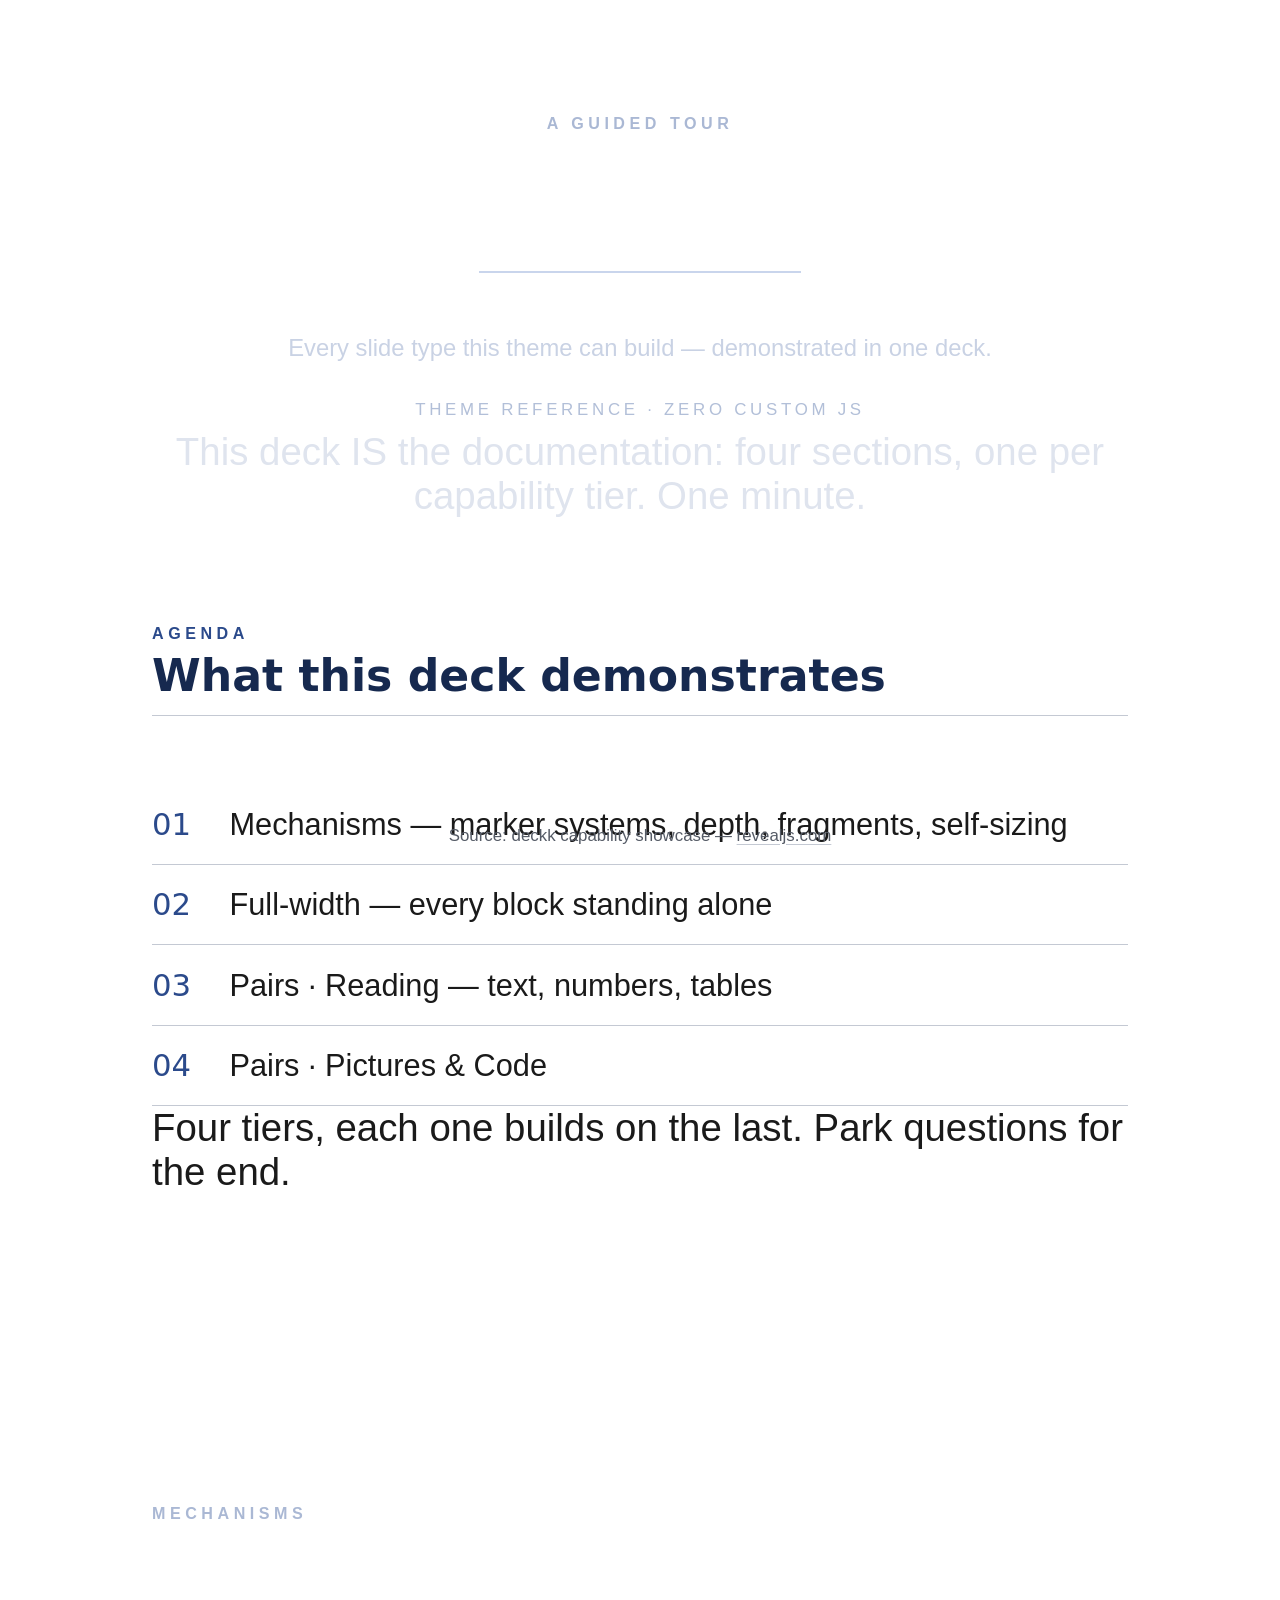
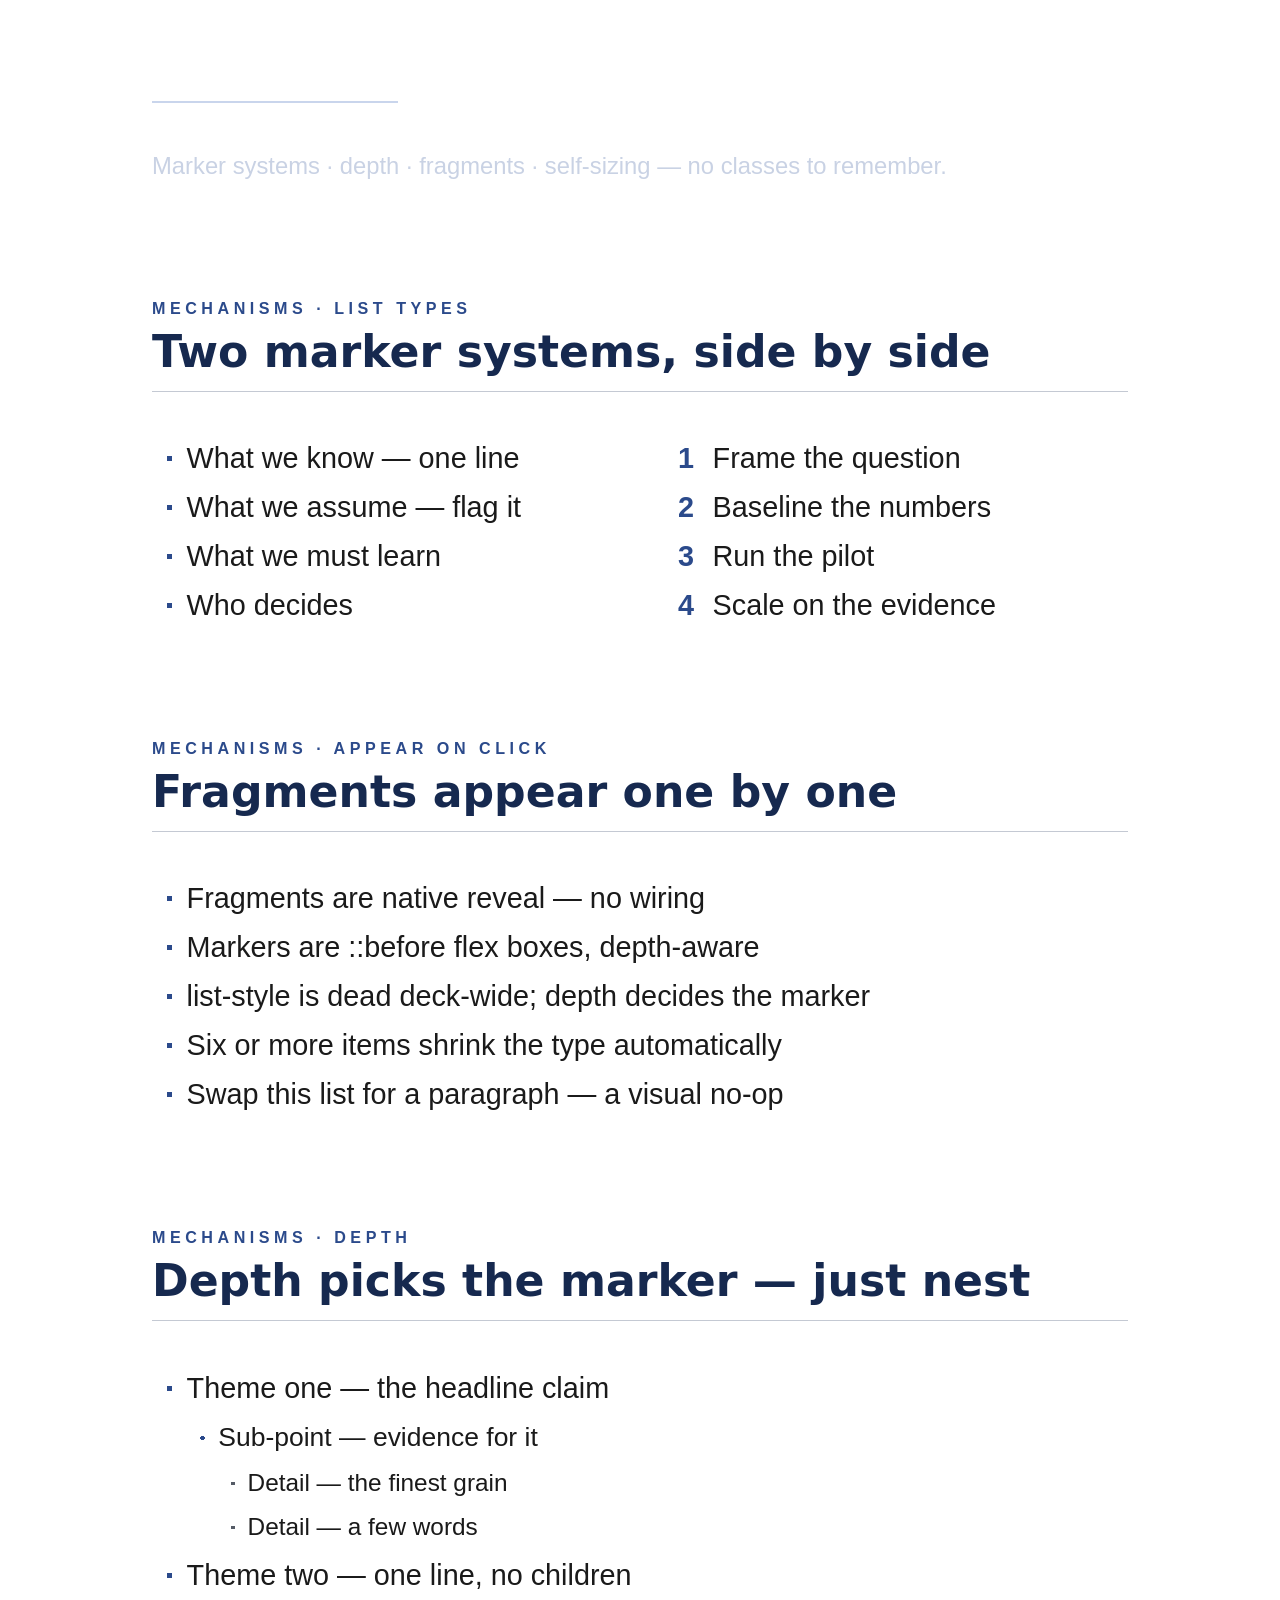
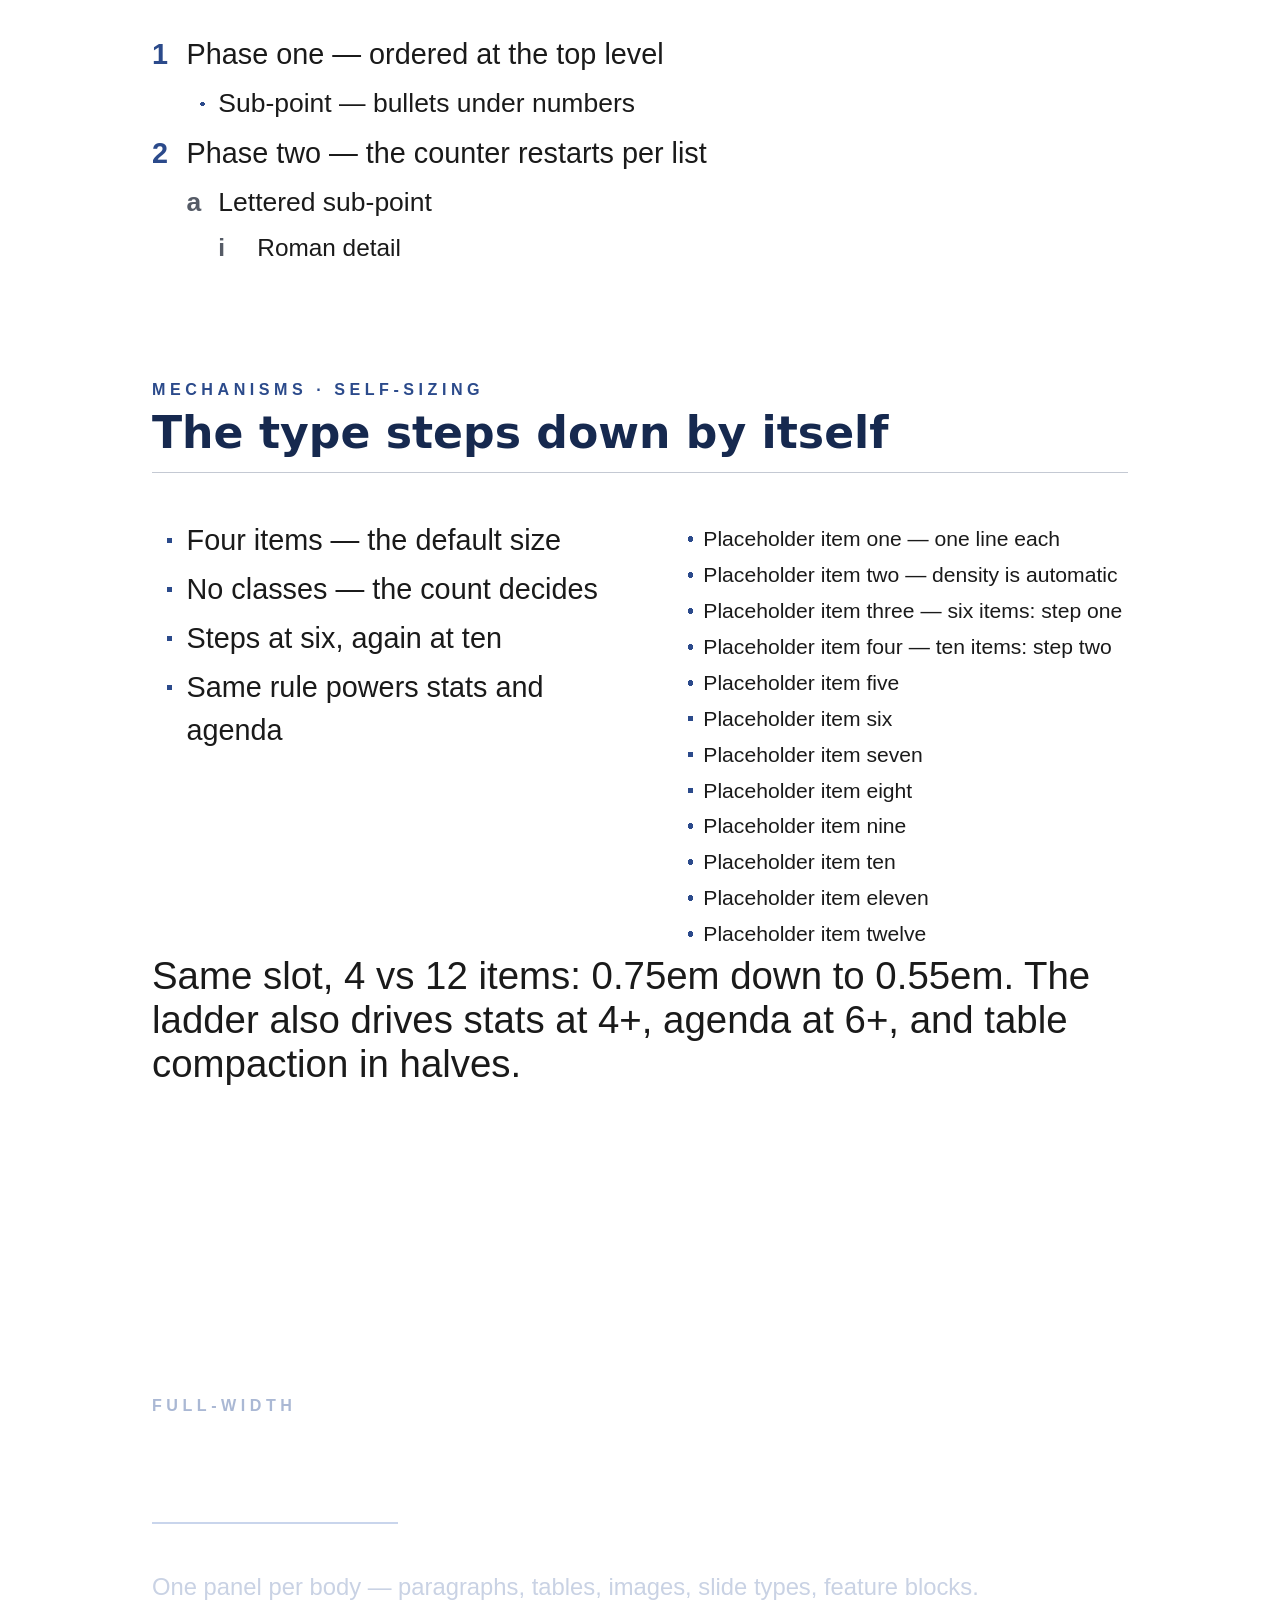
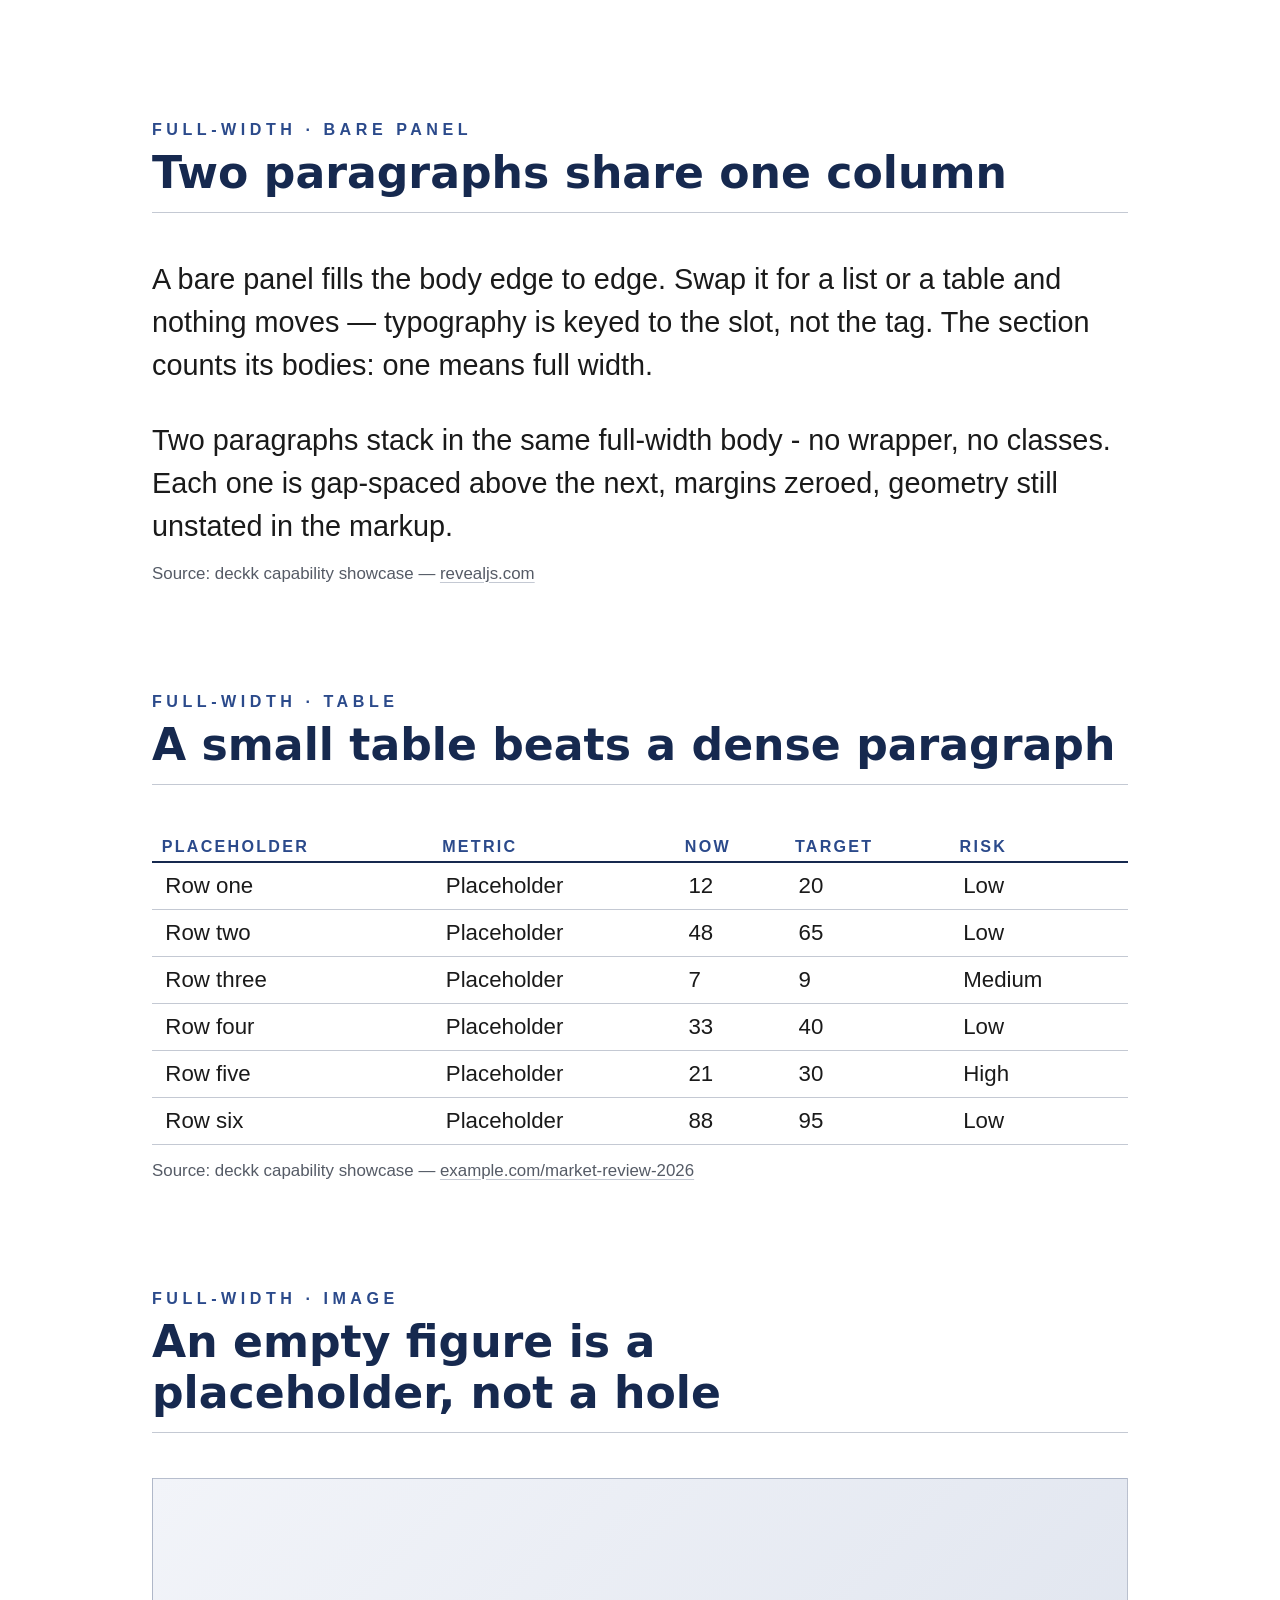
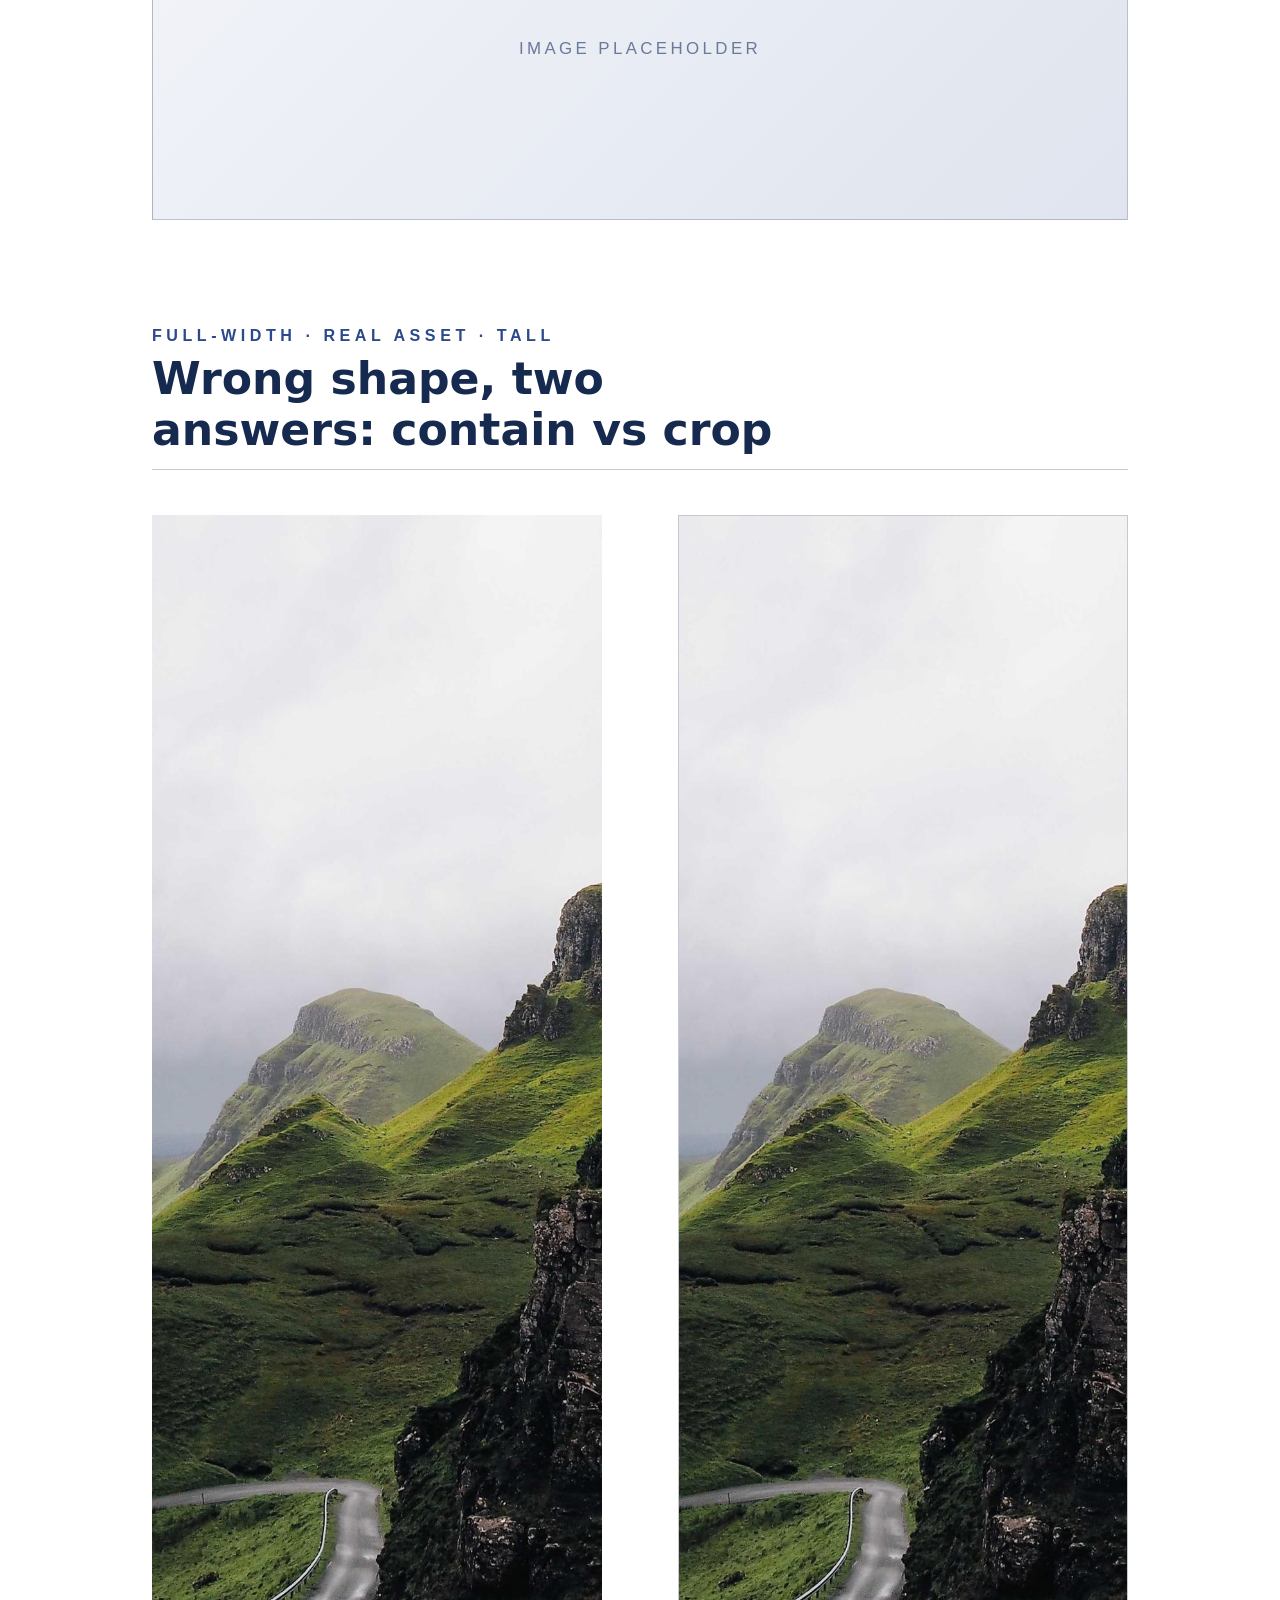
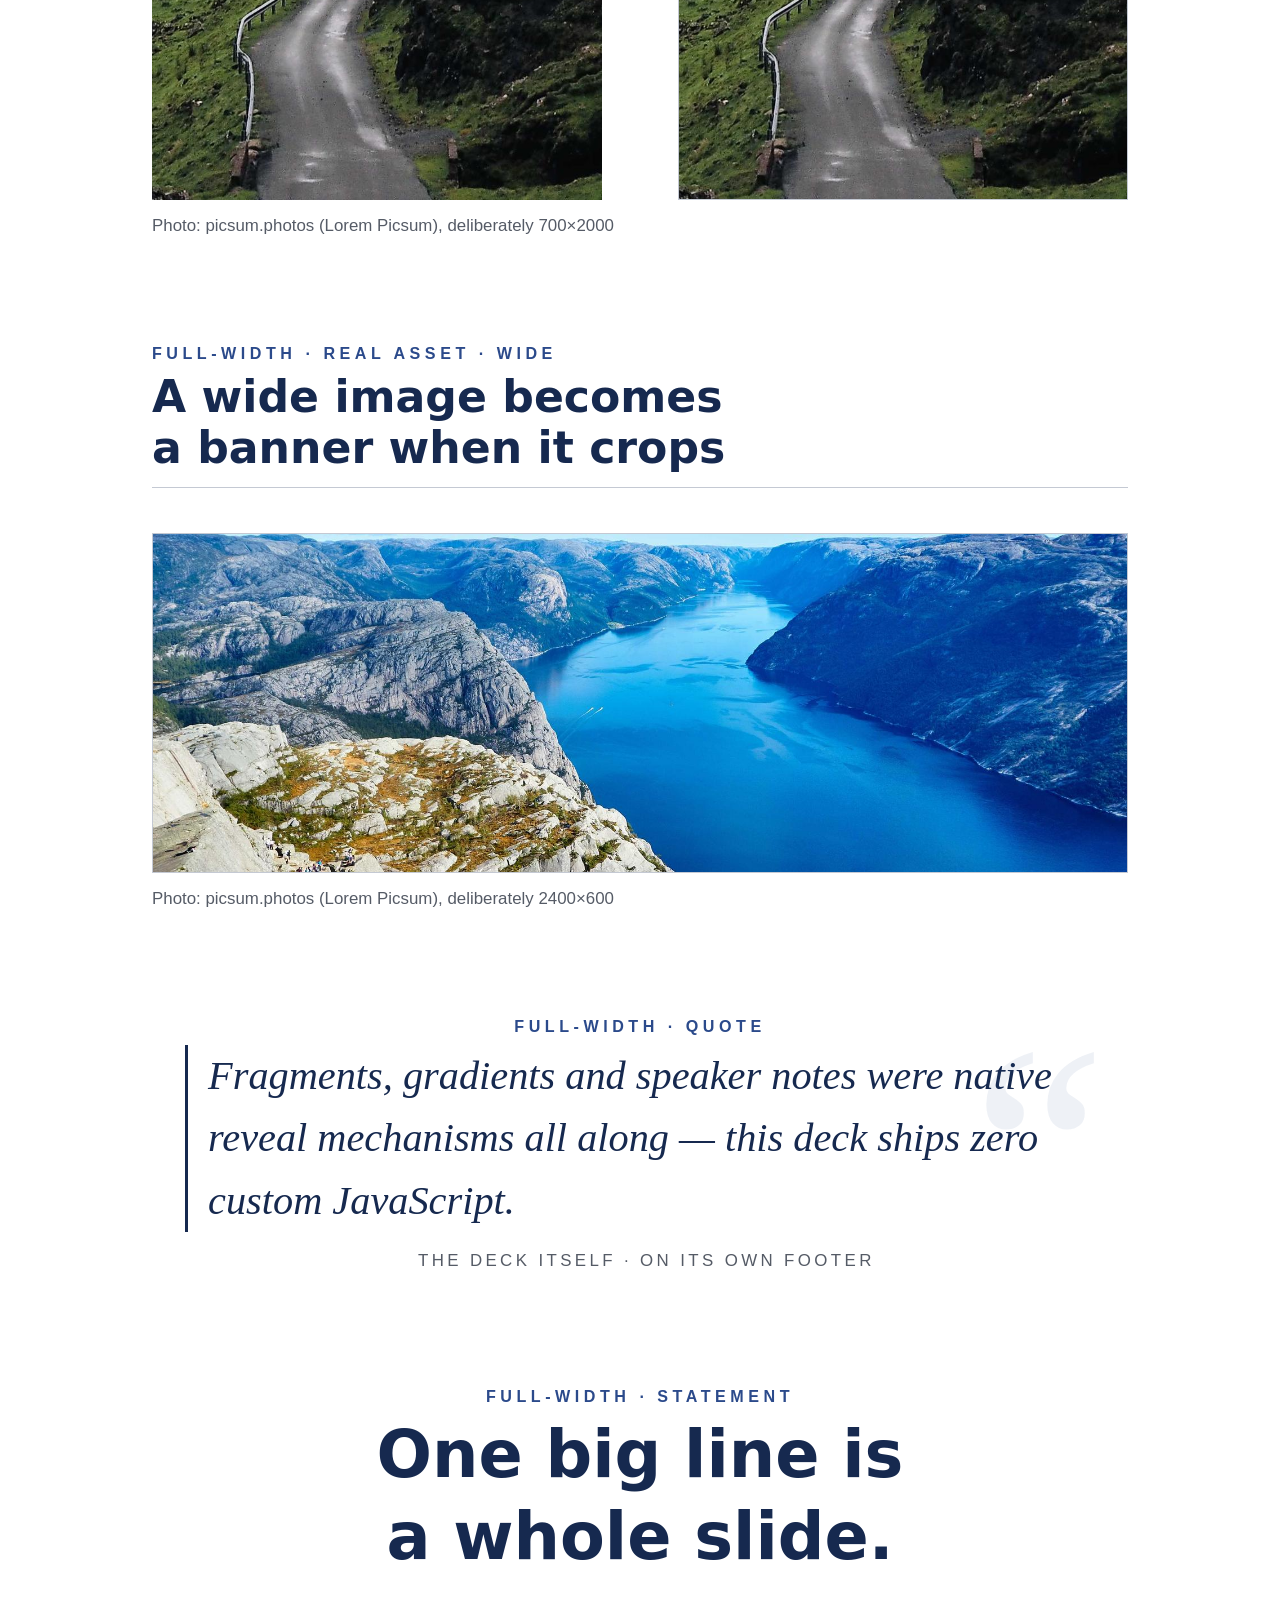
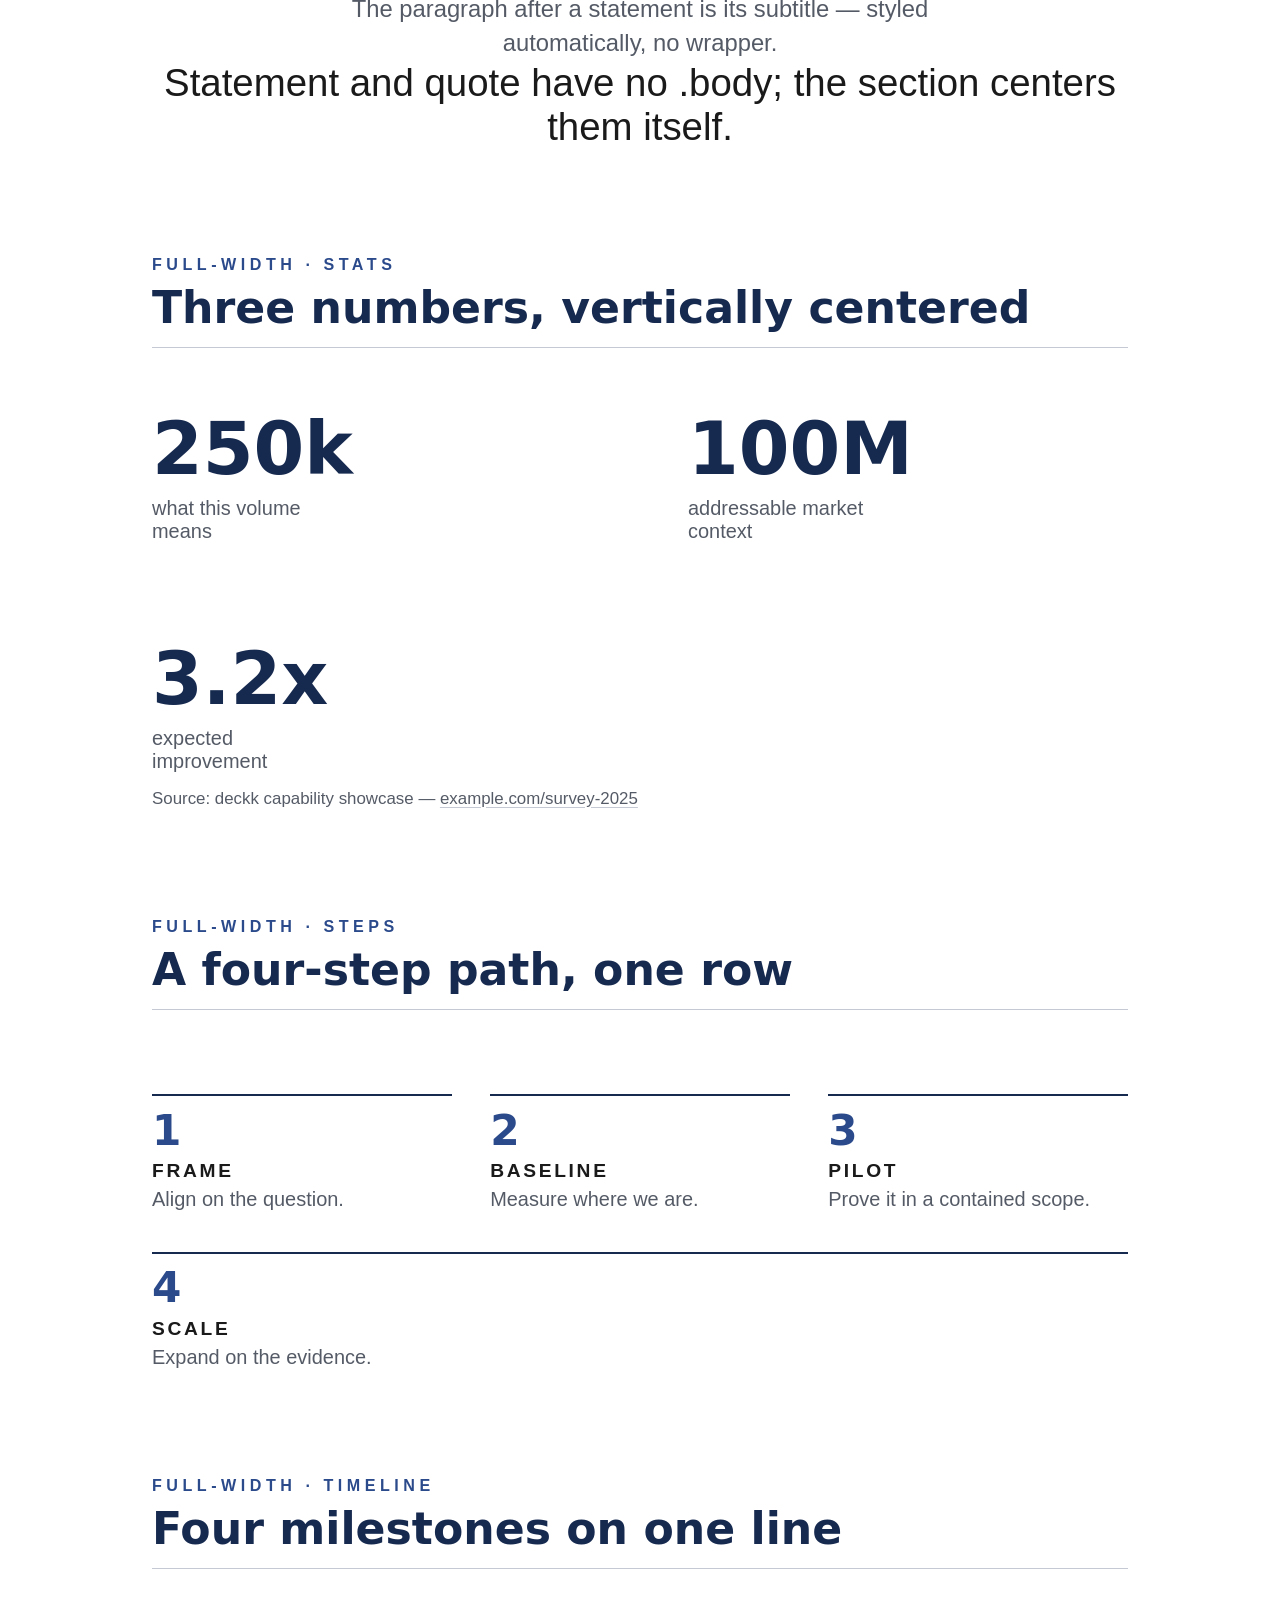
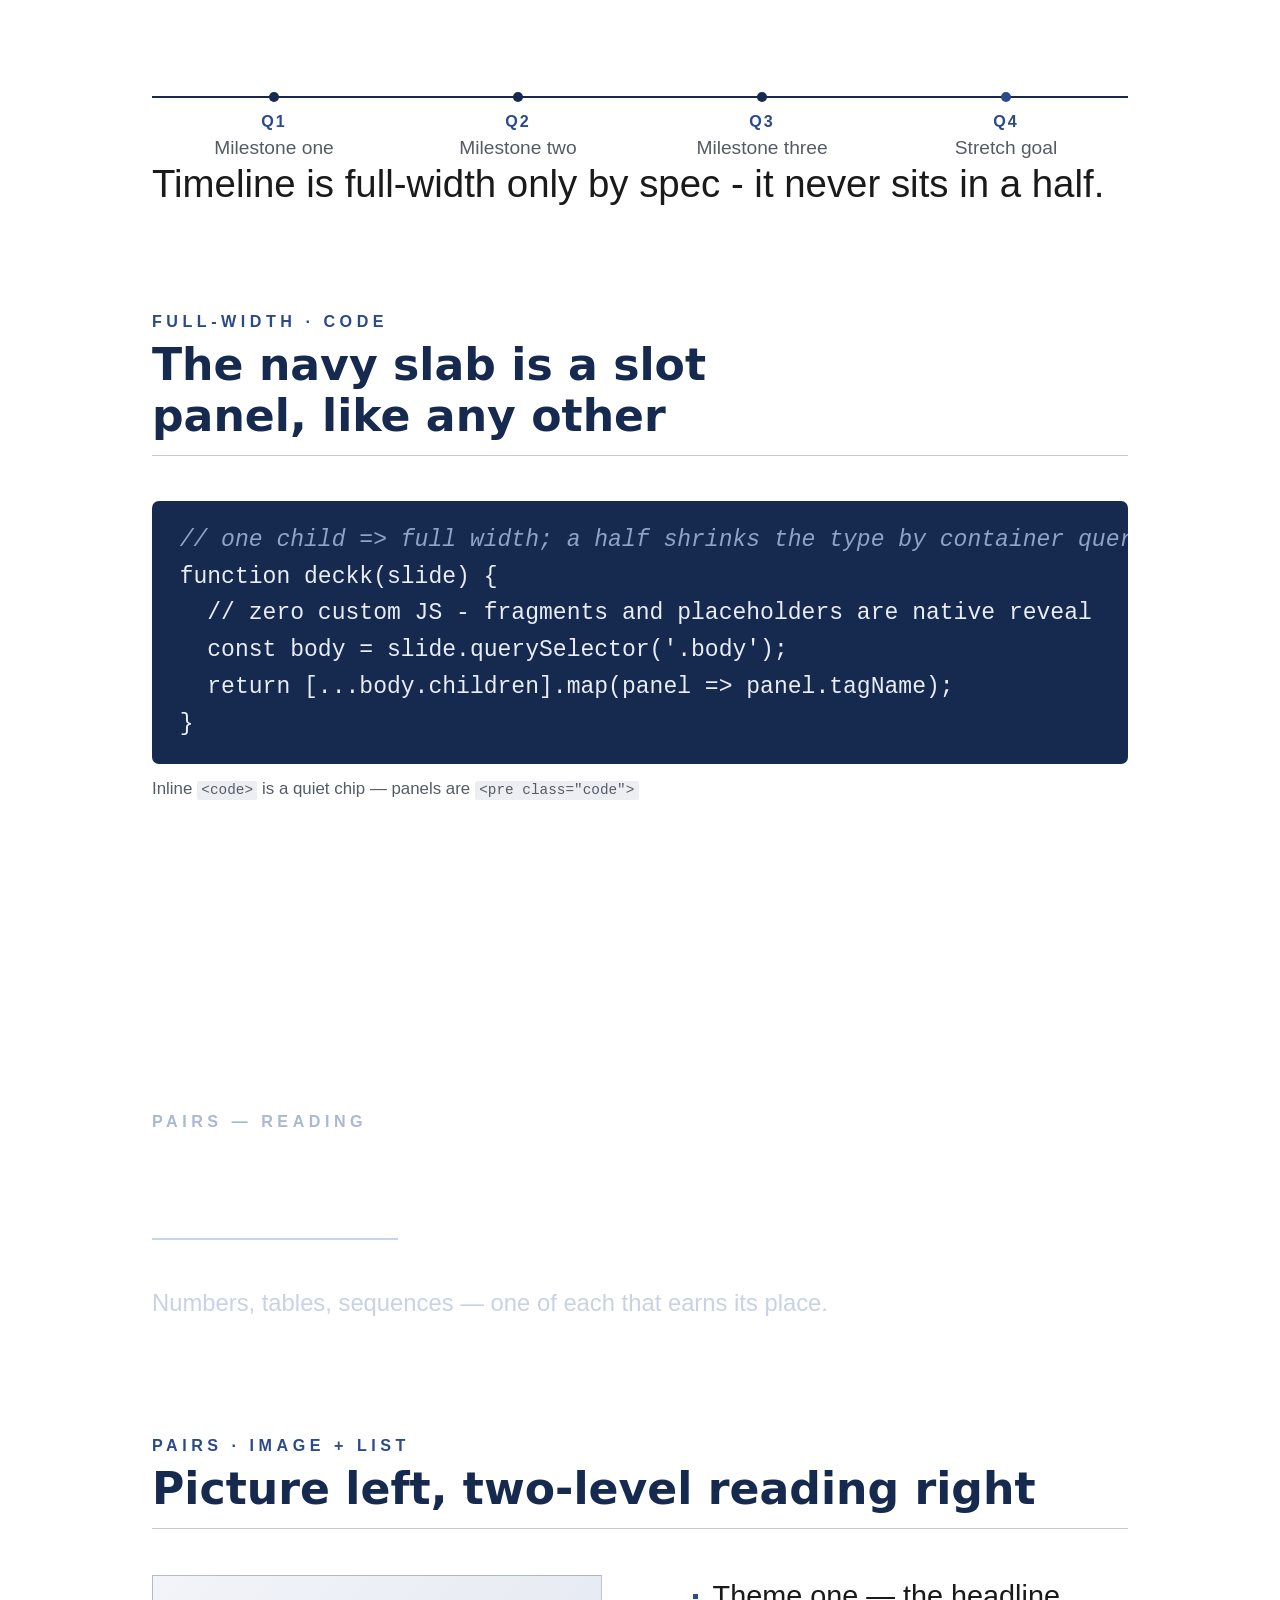
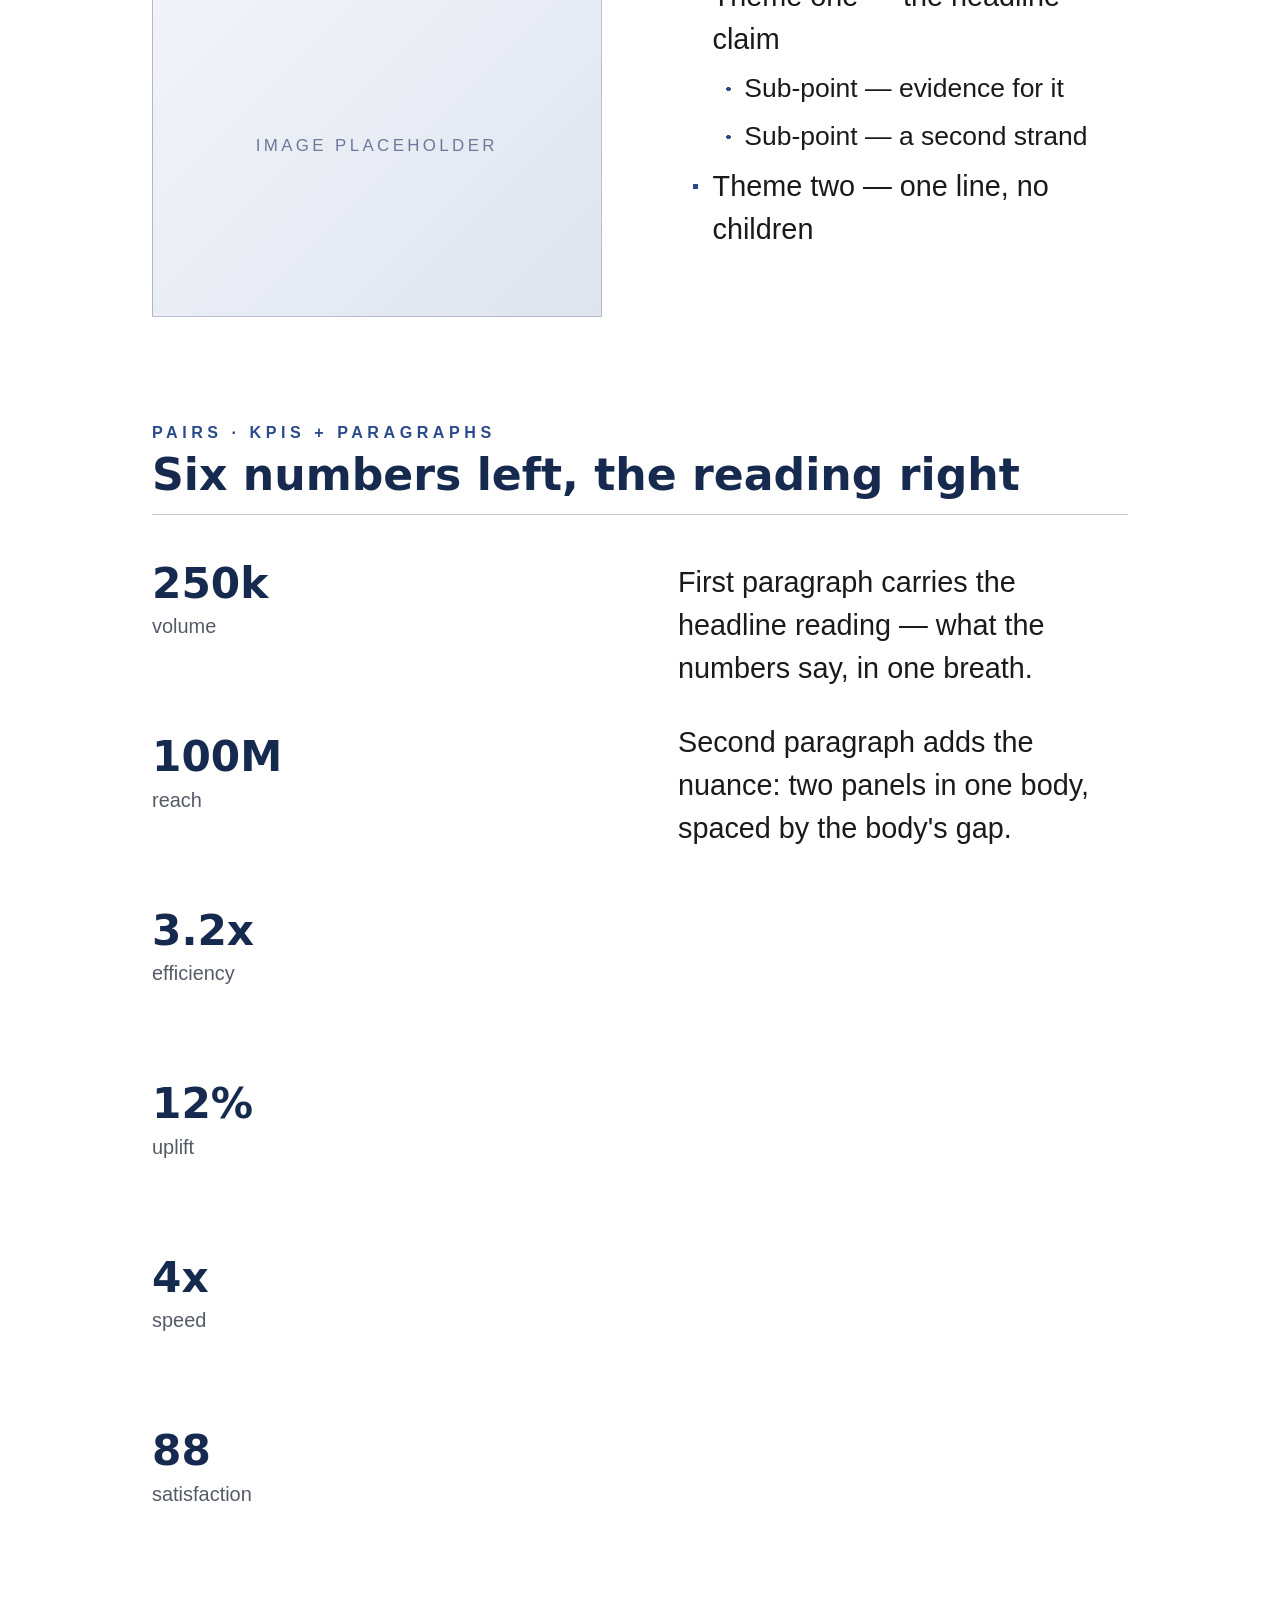
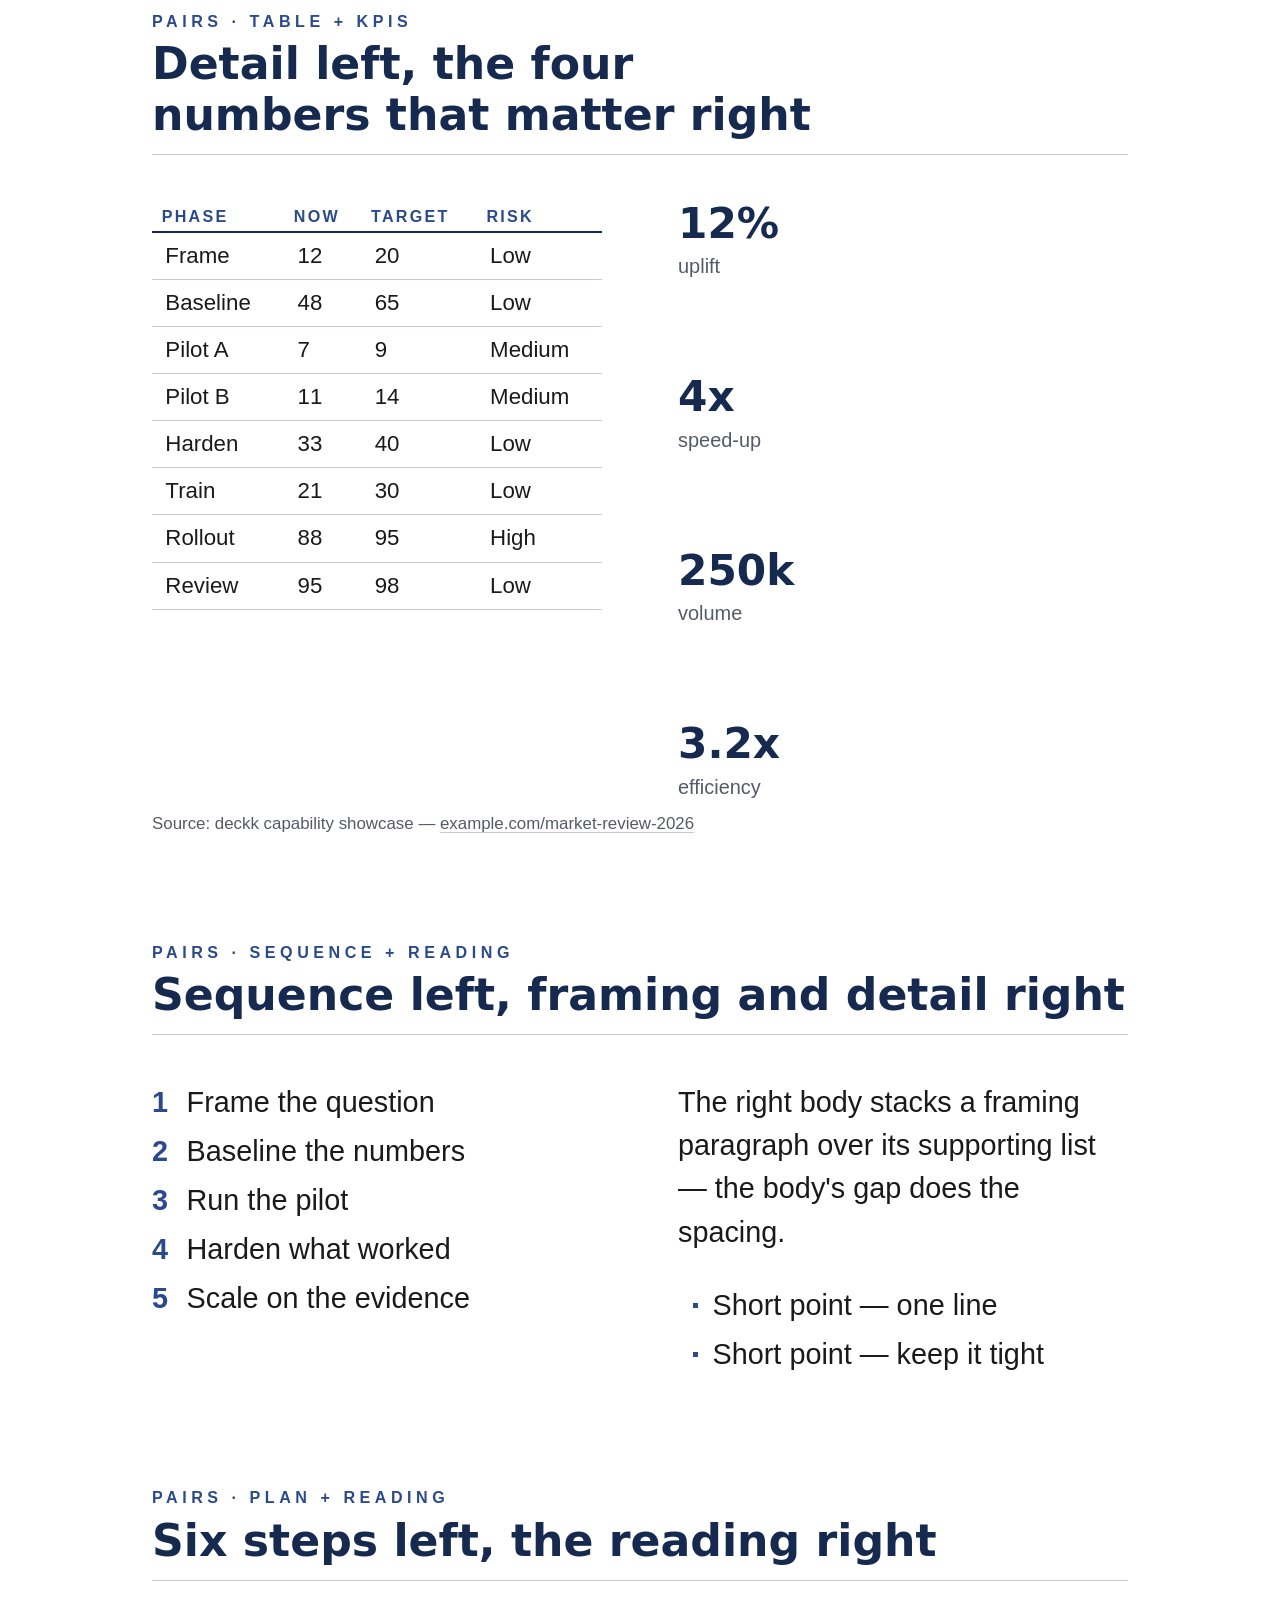
==== commit ed46f83e: "Add border:0 to .nocrop images; trim whitespace before closing pre tag in template" ====
--- a/template.html
+++ b/template.html
@@ -96,9 +96,9 @@
   one-off (inline SVG or a styled <table>) when actually needed.
 
   VERIFICATION: the element-audit stack at the end of this file is an
-  11-slide semantic-HTML matrix. With serve.ts + obscura, `bun test`
-  (tests/elements.test.ts) checks contrast, canvas bounds, keyboard
-  focus, screenshots, and 16:9 print/PDF.
+  11-slide semantic-HTML matrix. The self-contained probe suite (`bun test`)
+  starts its own webserver + obscura and checks contrast, canvas bounds,
+  keyboard focus, screenshots, and 16:9 print/PDF.
 -->
 
         <!-- Front matter: Cover, then Agenda.
@@ -766,7 +766,7 @@
 
         <!-- == 05 - Verification fixture: the semantic-HTML element audit.
            Merged from the former tests/elements.html - it is a regular
-           stack, probed by tests/elements.test.ts. == -->
+           stack, probed by the self-contained bun test suite. == -->
         <section>
           <section class="dark cover" data-background-gradient="var(--grad-navy)">
             <p class="kicker">Verification fixture</p>
@@ -826,8 +826,7 @@
   const s = '&lt;string&gt;ok&lt;/string&gt;';
   const greeting = "Hello";
   const answer = 42;
-  // comments and identifiers
-  </pre>
+  // comments and identifiers</pre>
             </div>
             <div class="body">
               <p>A code panel accepts either bare text or a nested <code>&lt;code&gt;</code> element.</p>
--- a/theme.css
+++ b/theme.css
@@ -574,6 +574,7 @@
    Later source order beats the default rule. */
 .reveal .body img.nocrop {
   object-fit: contain;
+  border: 0;
 }
 
 /* An EMPTY figure is the placeholder - pure CSS, no class, no JS.
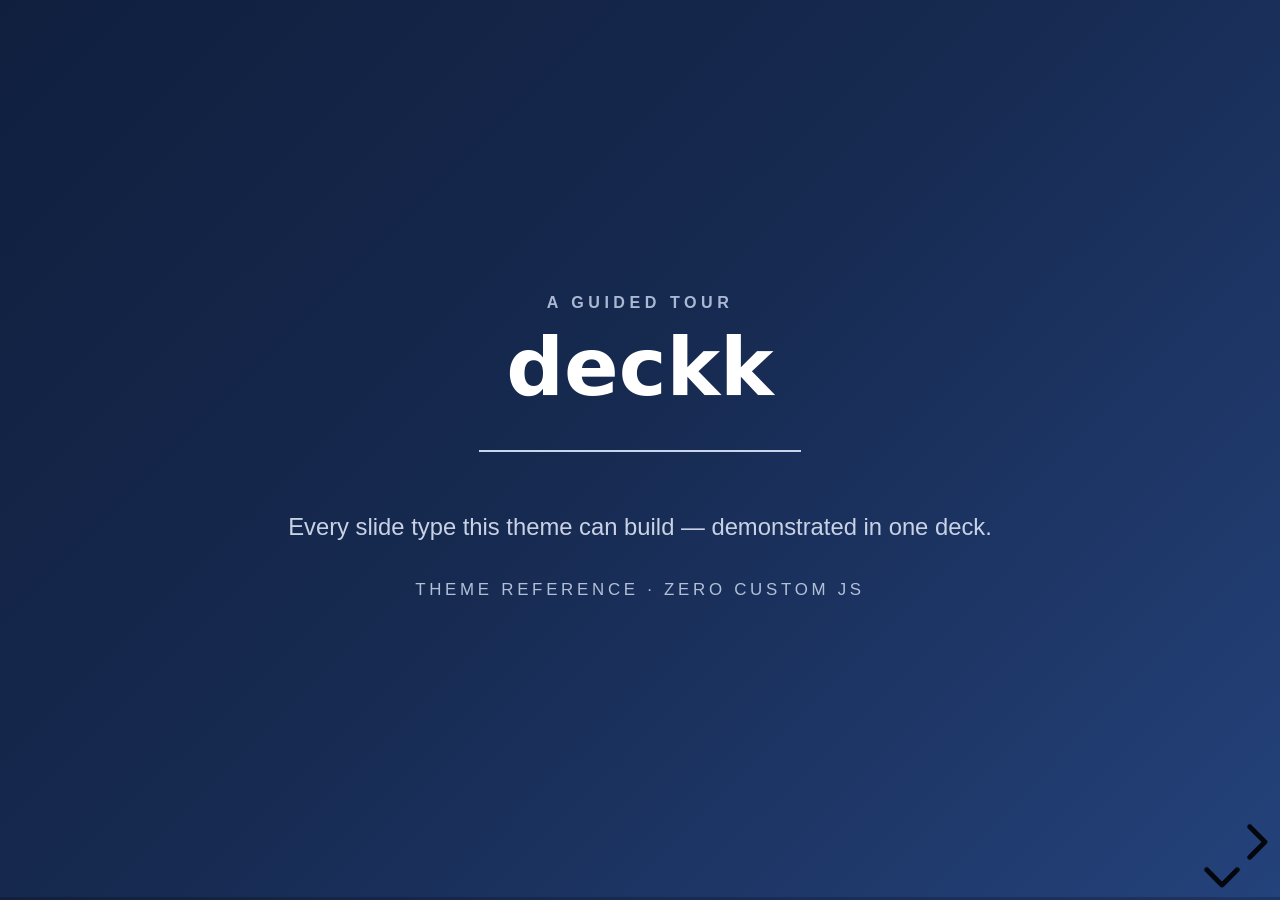
==== commit d812921a: "Use "1." for ol markers at every depth; placeholder only for truly empty figures; fix statement slot" ====
--- a/template.html
+++ b/template.html
@@ -36,7 +36,7 @@
   after changing these rules.
   Swapping a <ul> for <p>s changes nothing visually - typography lives on
   the slot (a direct child of .body), not the tag. Nested lists:
-  just nest - depth picks the marker (dot - small disc - small dot; ol: 1. a. i.).
+  just nest - depth picks the marker (dot - small disc - small dot; ol: 1. at every depth).
   An EMPTY <figure> shows a placeholder; drop an <img> inside it when the
   asset lands (assets/ dir). Images CROP to fill (object-fit: cover) -
   class="nocrop" on the <img> flips to contain (letterbox, never crop).
@@ -177,7 +177,7 @@
           </section>
 
           <!-- stacked lists: panels stack in ONE body, full width. Depth picks
-             the marker: ul => dot / dash / small dot; ol => 1. / a. / i. -->
+             the marker: ul => dot / dash / small dot; ol => 1. at every depth -->
           <section>
             <p class="kicker">Mechanisms &middot; Depth</p>
             <h2>Depth picks the marker &mdash; just nest</h2>
@@ -208,9 +208,9 @@
                   Phase two &mdash; the counter restarts per list
                   <ol>
                     <li>
-                      Lettered sub-point
+                      Nested sub-point
                       <ol>
-                        <li>Roman detail</li>
+                        <li>Third-level detail</li>
                       </ol>
                     </li>
                   </ol>
--- a/vendor/reveal.css
+++ b/vendor/reveal.css
@@ -0,0 +1 @@
+.reveal .stretch,.reveal .r-stretch{max-width:none;max-height:none}.reveal pre.stretch code,.reveal pre.r-stretch code{box-sizing:border-box;height:100%;max-height:100%}.reveal .r-fit-text{white-space:nowrap;display:inline-block}.reveal .r-stack{grid-template-rows:100%;display:grid}.reveal .r-stack>*{grid-area:1/1;margin:auto}.reveal .r-vstack,.reveal .r-hstack{display:flex}.reveal .r-vstack img,.reveal .r-vstack video,.reveal .r-hstack img,.reveal .r-hstack video{object-fit:contain;min-width:0;min-height:0}.reveal .r-vstack{flex-direction:column;justify-content:center;align-items:center}.reveal .r-hstack{flex-direction:row;justify-content:center;align-items:center}.reveal .items-stretch{align-items:stretch}.reveal .items-start{align-items:flex-start}.reveal .items-center{align-items:center}.reveal .items-end{align-items:flex-end}.reveal .justify-between{justify-content:space-between}.reveal .justify-around{justify-content:space-around}.reveal .justify-start{justify-content:flex-start}.reveal .justify-center{justify-content:center}.reveal .justify-end{justify-content:flex-end}html.reveal-full-page{width:100%;height:100vh;height:calc(var(--vh,1vh) * 100);height:100dvh;overflow:hidden}.reveal-viewport{color:#000;--r-controls-spacing:12px;--r-overlay-header-height:40px;--r-overlay-margin:0px;--r-overlay-padding:6px;--r-overlay-gap:5px;background-color:#fff;height:100%;margin:0;line-height:1;position:relative;overflow:hidden}@media screen and (width<=1024px),(height<=768px){.reveal-viewport{--r-overlay-header-height:26px}}.reveal-viewport:fullscreen{width:100%!important;height:100%!important;top:0!important;left:0!important;transform:none!important}.reveal .fragment{transition:all .2s}.reveal .fragment:not(.custom){opacity:0;visibility:hidden;will-change:opacity}.reveal .fragment.visible{opacity:1;visibility:inherit}.reveal .fragment.disabled{transition:none}.reveal .fragment.grow{opacity:1;visibility:inherit}.reveal .fragment.grow.visible{transform:scale(1.3)}.reveal .fragment.shrink{opacity:1;visibility:inherit}.reveal .fragment.shrink.visible{transform:scale(.7)}.reveal .fragment.zoom-in{transform:scale(.1)}.reveal .fragment.zoom-in.visible{transform:none}.reveal .fragment.fade-out{opacity:1;visibility:inherit}.reveal .fragment.fade-out.visible{opacity:0;visibility:hidden}.reveal .fragment.semi-fade-out{opacity:1;visibility:inherit}.reveal .fragment.semi-fade-out.visible{opacity:.5;visibility:inherit}.reveal .fragment.strike{opacity:1;visibility:inherit}.reveal .fragment.strike.visible{text-decoration:line-through}.reveal .fragment.fade-up{transform:translateY(40px)}.reveal .fragment.fade-up.visible{transform:translate(0)}.reveal .fragment.fade-down{transform:translateY(-40px)}.reveal .fragment.fade-down.visible{transform:translate(0)}.reveal .fragment.fade-right{transform:translate(-40px)}.reveal .fragment.fade-right.visible{transform:translate(0)}.reveal .fragment.fade-left{transform:translate(40px)}.reveal .fragment.fade-left.visible{transform:translate(0)}.reveal .fragment.fade-in-then-out,.reveal .fragment.current-visible{opacity:0;visibility:hidden}.reveal .fragment.fade-in-then-out.current-fragment,.reveal .fragment.current-visible.current-fragment{opacity:1;visibility:inherit}.reveal .fragment.fade-in-then-semi-out{opacity:0;visibility:hidden}.reveal .fragment.fade-in-then-semi-out.visible{opacity:.5;visibility:inherit}.reveal .fragment.fade-in-then-semi-out.current-fragment,.reveal .fragment.highlight-red,.reveal .fragment.highlight-current-red,.reveal .fragment.highlight-green,.reveal .fragment.highlight-current-green,.reveal .fragment.highlight-blue,.reveal .fragment.highlight-current-blue{opacity:1;visibility:inherit}.reveal .fragment.highlight-red.visible{color:#ff2c2d}.reveal .fragment.highlight-green.visible{color:#17ff2e}.reveal .fragment.highlight-blue.visible{color:#1b91ff}.reveal .fragment.highlight-current-red.current-fragment{color:#ff2c2d}.reveal .fragment.highlight-current-green.current-fragment{color:#17ff2e}.reveal .fragment.highlight-current-blue.current-fragment{color:#1b91ff}.reveal:after{content:"";font-style:italic}.reveal iframe{z-index:1}.reveal a{position:relative}@keyframes bounce-right{0%,10%,25%,40%,50%{transform:translate(0)}20%{transform:translate(10px)}30%{transform:translate(-5px)}}@keyframes bounce-left{0%,10%,25%,40%,50%{transform:translate(0)}20%{transform:translate(-10px)}30%{transform:translate(5px)}}@keyframes bounce-down{0%,10%,25%,40%,50%{transform:translateY(0)}20%{transform:translateY(10px)}30%{transform:translateY(-5px)}}.reveal .controls{top:auto;bottom:var(--r-controls-spacing);right:var(--r-controls-spacing);z-index:11;color:#000;pointer-events:none;font-size:10px;display:none;position:absolute;left:auto}.reveal .controls button{cursor:pointer;color:currentColor;z-index:2;pointer-events:auto;font-size:inherit;visibility:hidden;opacity:0;-webkit-appearance:none;-webkit-tap-highlight-color:#0000;background-color:#0000;border:0;outline:0;padding:0;transition:color .2s,opacity .2s,transform .2s;position:absolute;transform:scale(.9999)}.reveal .controls .controls-arrow:before,.reveal .controls .controls-arrow:after{content:"";transform-origin:.2em;will-change:transform;background-color:currentColor;border-radius:.25em;width:2.6em;height:.5em;transition:all .15s,background-color .8s;position:absolute;top:0;left:0}.reveal .controls .controls-arrow{width:3.6em;height:3.6em;position:relative}.reveal .controls .controls-arrow:before{transform:translate(.5em)translateY(1.55em)rotate(45deg)}.reveal .controls .controls-arrow:after{transform:translate(.5em)translateY(1.55em)rotate(-45deg)}.reveal .controls .controls-arrow:hover:before{transform:translate(.5em)translateY(1.55em)rotate(40deg)}.reveal .controls .controls-arrow:hover:after{transform:translate(.5em)translateY(1.55em)rotate(-40deg)}.reveal .controls .controls-arrow:active:before{transform:translate(.5em)translateY(1.55em)rotate(36deg)}.reveal .controls .controls-arrow:active:after{transform:translate(.5em)translateY(1.55em)rotate(-36deg)}.reveal .controls .navigate-left{bottom:3.2em;right:6.4em;transform:translate(-10px)}.reveal .controls .navigate-left.highlight{animation:2s ease-out 50 both bounce-left}.reveal .controls .navigate-right{bottom:3.2em;right:0;transform:translate(10px)}.reveal .controls .navigate-right .controls-arrow{transform:rotate(180deg)}.reveal .controls .navigate-right.highlight{animation:2s ease-out 50 both bounce-right}.reveal .controls .navigate-up{bottom:6.4em;right:3.2em;transform:translateY(-10px)}.reveal .controls .navigate-up .controls-arrow{transform:rotate(90deg)}.reveal .controls .navigate-down{padding-bottom:1.4em;bottom:-1.4em;right:3.2em;transform:translateY(10px)}.reveal .controls .navigate-down .controls-arrow{transform:rotate(-90deg)}.reveal .controls .navigate-down.highlight{animation:2s ease-out 50 both bounce-down}.reveal .controls[data-controls-back-arrows=faded] .navigate-up.enabled{opacity:.3}.reveal .controls[data-controls-back-arrows=faded] .navigate-up.enabled:hover{opacity:1}.reveal .controls[data-controls-back-arrows=hidden] .navigate-up.enabled{opacity:0;visibility:hidden}.reveal .controls .enabled{visibility:visible;opacity:.9;cursor:pointer;transform:none}.reveal .controls .enabled.fragmented{opacity:.5}.reveal .controls .enabled:hover,.reveal .controls .enabled.fragmented:hover{opacity:1}.reveal:not(.rtl) .controls[data-controls-back-arrows=faded] .navigate-left.enabled{opacity:.3}.reveal:not(.rtl) .controls[data-controls-back-arrows=faded] .navigate-left.enabled:hover{opacity:1}.reveal:not(.rtl) .controls[data-controls-back-arrows=hidden] .navigate-left.enabled{opacity:0;visibility:hidden}.reveal.rtl .controls[data-controls-back-arrows=faded] .navigate-right.enabled{opacity:.3}.reveal.rtl .controls[data-controls-back-arrows=faded] .navigate-right.enabled:hover{opacity:1}.reveal.rtl .controls[data-controls-back-arrows=hidden] .navigate-right.enabled{opacity:0;visibility:hidden}.reveal[data-navigation-mode=linear].has-horizontal-slides .navigate-up,.reveal[data-navigation-mode=linear].has-horizontal-slides .navigate-down{display:none}.reveal[data-navigation-mode=linear].has-horizontal-slides .navigate-left,.reveal:not(.has-vertical-slides) .controls .navigate-left{bottom:1.4em;right:5.5em}.reveal[data-navigation-mode=linear].has-horizontal-slides .navigate-right,.reveal:not(.has-vertical-slides) .controls .navigate-right{bottom:1.4em;right:.5em}.reveal:not(.has-horizontal-slides) .controls .navigate-up{bottom:5em;right:1.4em}.reveal:not(.has-horizontal-slides) .controls .navigate-down{bottom:.5em;right:1.4em}.reveal.has-dark-background .controls{color:#fff}.reveal.has-light-background .controls{color:#000}.reveal.no-hover .controls .controls-arrow:hover:before,.reveal.no-hover .controls .controls-arrow:active:before{transform:translate(.5em)translateY(1.55em)rotate(45deg)}.reveal.no-hover .controls .controls-arrow:hover:after,.reveal.no-hover .controls .controls-arrow:active:after{transform:translate(.5em)translateY(1.55em)rotate(-45deg)}@media screen and (width>=500px){.reveal-viewport{--r-controls-spacing:.8em}.reveal .controls[data-controls-layout=edges]{inset:0}.reveal .controls[data-controls-layout=edges] .navigate-left,.reveal .controls[data-controls-layout=edges] .navigate-right,.reveal .controls[data-controls-layout=edges] .navigate-up,.reveal .controls[data-controls-layout=edges] .navigate-down{bottom:auto;right:auto}.reveal .controls[data-controls-layout=edges] .navigate-left{top:50%;left:var(--r-controls-spacing);margin-top:-1.8em}.reveal .controls[data-controls-layout=edges] .navigate-right{top:50%;right:var(--r-controls-spacing);margin-top:-1.8em}.reveal .controls[data-controls-layout=edges] .navigate-up{top:var(--r-controls-spacing);margin-left:-1.8em;left:50%}.reveal .controls[data-controls-layout=edges] .navigate-down{bottom:calc(var(--r-controls-spacing) - 1.4em + .3em);margin-left:-1.8em;left:50%}}.reveal .progress{z-index:10;color:#fff;background-color:#0003;width:100%;height:3px;display:none;position:absolute;bottom:0;left:0}.reveal .progress:after{content:"";width:100%;height:10px;display:block;position:absolute;top:-10px}.reveal .progress span{transform-origin:0 0;background-color:currentColor;width:100%;height:100%;transition:transform .8s cubic-bezier(.26,.86,.44,.985);display:block;transform:scaleX(0)}.reveal .slide-number{z-index:31;color:#fff;background-color:#0006;padding:5px;font-family:Helvetica,sans-serif;font-size:12px;line-height:1;display:block;position:absolute;bottom:8px;right:8px}.reveal .slide-number a{color:currentColor}.reveal .slide-number-delimiter{margin:0 3px}.reveal{touch-action:pinch-zoom;width:100%;height:100%;position:relative;overflow:hidden}.reveal.embedded{touch-action:pan-y}.reveal.embedded.is-vertical-slide{touch-action:none}.reveal .slides{pointer-events:none;z-index:1;text-align:center;perspective:600px;perspective-origin:50% 40%;width:100%;height:100%;margin:auto;position:absolute;inset:0;overflow:visible}.reveal .slides>section{perspective:600px}.reveal .slides>section,.reveal .slides>section>section{pointer-events:auto;z-index:10;transform-style:flat;width:100%;transition:transform-origin .8s cubic-bezier(.26,.86,.44,.985),transform .8s cubic-bezier(.26,.86,.44,.985),visibility .8s cubic-bezier(.26,.86,.44,.985),opacity .8s cubic-bezier(.26,.86,.44,.985);display:none;position:absolute}.reveal[data-transition-speed=fast] .slides section{transition-duration:.4s}.reveal[data-transition-speed=slow] .slides section{transition-duration:1.2s}.reveal .slides section[data-transition-speed=fast]{transition-duration:.4s}.reveal .slides section[data-transition-speed=slow]{transition-duration:1.2s}.reveal .slides>section.stack{pointer-events:none;height:100%;padding-top:0;padding-bottom:0}.reveal .slides>section.present,.reveal .slides>section>section.present{z-index:11;opacity:1;display:block}.reveal .slides>section:empty,.reveal .slides>section>section:empty,.reveal .slides>section[data-background-interactive],.reveal .slides>section>section[data-background-interactive]{pointer-events:none}.reveal.center,.reveal.center .slides,.reveal.center .slides section{min-height:0!important}.reveal .slides>section:not(.present),.reveal .slides>section>section:not(.present){pointer-events:none}.reveal.overview .slides>section,.reveal.overview .slides>section>section{pointer-events:auto}.reveal .slides>section.past,.reveal .slides>section.future,.reveal .slides>section.past>section,.reveal .slides>section.future>section,.reveal .slides>section>section.past,.reveal .slides>section>section.future{opacity:0}.reveal .slides>section[data-transition=slide].past,.reveal .slides>section[data-transition~=slide-out].past,.reveal.slide .slides>section:not([data-transition]).past{transform:translate(-150%)}.reveal .slides>section[data-transition=slide].future,.reveal .slides>section[data-transition~=slide-in].future,.reveal.slide .slides>section:not([data-transition]).future{transform:translate(150%)}.reveal .slides>section>section[data-transition=slide].past,.reveal .slides>section>section[data-transition~=slide-out].past,.reveal.slide .slides>section>section:not([data-transition]).past{transform:translateY(-150%)}.reveal .slides>section>section[data-transition=slide].future,.reveal .slides>section>section[data-transition~=slide-in].future,.reveal.slide .slides>section>section:not([data-transition]).future{transform:translateY(150%)}.reveal .slides>section[data-transition=linear].past,.reveal .slides>section[data-transition~=linear-out].past,.reveal.linear .slides>section:not([data-transition]).past{transform:translate(-150%)}.reveal .slides>section[data-transition=linear].future,.reveal .slides>section[data-transition~=linear-in].future,.reveal.linear .slides>section:not([data-transition]).future{transform:translate(150%)}.reveal .slides>section>section[data-transition=linear].past,.reveal .slides>section>section[data-transition~=linear-out].past,.reveal.linear .slides>section>section:not([data-transition]).past{transform:translateY(-150%)}.reveal .slides>section>section[data-transition=linear].future,.reveal .slides>section>section[data-transition~=linear-in].future,.reveal.linear .slides>section>section:not([data-transition]).future{transform:translateY(150%)}.reveal .slides section[data-transition=default].stack,.reveal.default .slides section.stack{transform-style:preserve-3d}.reveal .slides>section[data-transition=default].past,.reveal .slides>section[data-transition~=default-out].past,.reveal.default .slides>section:not([data-transition]).past{transform:translate(-100%)rotateY(-90deg)translate(-100%)}.reveal .slides>section[data-transition=default].future,.reveal .slides>section[data-transition~=default-in].future,.reveal.default .slides>section:not([data-transition]).future{transform:translate(100%)rotateY(90deg)translate(100%)}.reveal .slides>section>section[data-transition=default].past,.reveal .slides>section>section[data-transition~=default-out].past,.reveal.default .slides>section>section:not([data-transition]).past{transform:translateY(-300px)rotateX(70deg)translateY(-300px)}.reveal .slides>section>section[data-transition=default].future,.reveal .slides>section>section[data-transition~=default-in].future,.reveal.default .slides>section>section:not([data-transition]).future{transform:translateY(300px)rotateX(-70deg)translateY(300px)}.reveal .slides section[data-transition=convex].stack,.reveal.convex .slides section.stack{transform-style:preserve-3d}.reveal .slides>section[data-transition=convex].past,.reveal .slides>section[data-transition~=convex-out].past,.reveal.convex .slides>section:not([data-transition]).past{transform:translate(-100%)rotateY(-90deg)translate(-100%)}.reveal .slides>section[data-transition=convex].future,.reveal .slides>section[data-transition~=convex-in].future,.reveal.convex .slides>section:not([data-transition]).future{transform:translate(100%)rotateY(90deg)translate(100%)}.reveal .slides>section>section[data-transition=convex].past,.reveal .slides>section>section[data-transition~=convex-out].past,.reveal.convex .slides>section>section:not([data-transition]).past{transform:translateY(-300px)rotateX(70deg)translateY(-300px)}.reveal .slides>section>section[data-transition=convex].future,.reveal .slides>section>section[data-transition~=convex-in].future,.reveal.convex .slides>section>section:not([data-transition]).future{transform:translateY(300px)rotateX(-70deg)translateY(300px)}.reveal .slides section[data-transition=concave].stack,.reveal.concave .slides section.stack{transform-style:preserve-3d}.reveal .slides>section[data-transition=concave].past,.reveal .slides>section[data-transition~=concave-out].past,.reveal.concave .slides>section:not([data-transition]).past{transform:translate(-100%)rotateY(90deg)translate(-100%)}.reveal .slides>section[data-transition=concave].future,.reveal .slides>section[data-transition~=concave-in].future,.reveal.concave .slides>section:not([data-transition]).future{transform:translate(100%)rotateY(-90deg)translate(100%)}.reveal .slides>section>section[data-transition=concave].past,.reveal .slides>section>section[data-transition~=concave-out].past,.reveal.concave .slides>section>section:not([data-transition]).past{transform:translateY(-80%)rotateX(-70deg)translateY(-80%)}.reveal .slides>section>section[data-transition=concave].future,.reveal .slides>section>section[data-transition~=concave-in].future,.reveal.concave .slides>section>section:not([data-transition]).future{transform:translateY(80%)rotateX(70deg)translateY(80%)}.reveal .slides section[data-transition=zoom],.reveal.zoom .slides section:not([data-transition]){transition-timing-function:ease}.reveal .slides>section[data-transition=zoom].past,.reveal .slides>section[data-transition~=zoom-out].past,.reveal.zoom .slides>section:not([data-transition]).past{visibility:hidden;transform:scale(16)}.reveal .slides>section[data-transition=zoom].future,.reveal .slides>section[data-transition~=zoom-in].future,.reveal.zoom .slides>section:not([data-transition]).future{visibility:hidden;transform:scale(.2)}.reveal .slides>section>section[data-transition=zoom].past,.reveal .slides>section>section[data-transition~=zoom-out].past,.reveal.zoom .slides>section>section:not([data-transition]).past{transform:scale(16)}.reveal .slides>section>section[data-transition=zoom].future,.reveal .slides>section>section[data-transition~=zoom-in].future,.reveal.zoom .slides>section>section:not([data-transition]).future{transform:scale(.2)}.reveal.cube .slides{perspective:1300px}.reveal.cube .slides section{backface-visibility:hidden;box-sizing:border-box;min-height:700px;transform-style:preserve-3d;padding:30px}.reveal.center.cube .slides section{min-height:0}.reveal.cube .slides section:not(.stack):before{content:"";background:#0000001a;border-radius:4px;width:100%;height:100%;display:block;position:absolute;top:0;left:0;transform:translateZ(-20px)}.reveal.cube .slides section:not(.stack):after{content:"";z-index:1;background:0 0;border-radius:4px;width:90%;height:30px;display:block;position:absolute;bottom:0;left:5%;transform:translateZ(-90px)rotateX(65deg);box-shadow:0 95px 25px #0003}.reveal.cube .slides>section.stack{background:0 0;padding:0}.reveal.cube .slides>section.past{transform-origin:100% 0;transform:translate(-100%)rotateY(-90deg)}.reveal.cube .slides>section.future{transform-origin:0 0;transform:translate(100%)rotateY(90deg)}.reveal.cube .slides>section>section.past{transform-origin:0 100%;transform:translateY(-100%)rotateX(90deg)}.reveal.cube .slides>section>section.future{transform-origin:0 0;transform:translateY(100%)rotateX(-90deg)}.reveal.page .slides{perspective-origin:0%;perspective:3000px}.reveal.page .slides section{box-sizing:border-box;min-height:700px;transform-style:preserve-3d;padding:30px}.reveal.page .slides section.past{z-index:12}.reveal.page .slides section:not(.stack):before{content:"";background:#0000001a;width:100%;height:100%;display:block;position:absolute;top:0;left:0;transform:translateZ(-20px)}.reveal.page .slides section:not(.stack):after{content:"";z-index:1;background:0 0;border-radius:4px;width:90%;height:30px;display:block;position:absolute;bottom:0;left:5%;transform:translateZ(-90px)rotateX(65deg);box-shadow:0 95px 25px #0003}.reveal.page .slides>section.stack{background:0 0;padding:0}.reveal.page .slides>section.past{transform-origin:0 0;transform:translate(-40%)rotateY(-80deg)}.reveal.page .slides>section.future{transform-origin:100% 0;transform:translate(0,0)}.reveal.page .slides>section>section.past{transform-origin:0 0;transform:translateY(-40%)rotateX(80deg)}.reveal.page .slides>section>section.future{transform-origin:0 100%;transform:translate(0,0)}.reveal .slides section[data-transition=fade],.reveal.fade .slides section:not([data-transition]),.reveal.fade .slides>section>section:not([data-transition]){transition:opacity .5s;transform:none}.reveal.fade.overview .slides section,.reveal.fade.overview .slides>section>section{transition:none}.reveal .slides section[data-transition=none],.reveal.none .slides section:not([data-transition]){transition:none;transform:none}.reveal .pause-overlay{visibility:hidden;opacity:0;z-index:100;background:#000;width:100%;height:100%;transition:all 1s;position:absolute;top:0;left:0}.reveal .pause-overlay .resume-button{color:#ccc;cursor:pointer;background:0 0;border:2px solid #ccc;border-radius:2px;padding:6px 14px;font-size:16px;position:absolute;bottom:20px;right:20px}.reveal .pause-overlay .resume-button:hover{color:#fff;border-color:#fff}.reveal.paused .pause-overlay{visibility:visible;opacity:1}.reveal .no-transition,.reveal .no-transition *,.reveal .slides.disable-slide-transitions section{transition:none!important}.reveal .slides.disable-slide-transitions section{transform:none!important}.reveal .backgrounds{perspective:600px;width:100%;height:100%;position:absolute;top:0;left:0}.reveal .slide-background{opacity:0;visibility:hidden;background-color:#0000;width:100%;height:100%;transition:all .8s cubic-bezier(.26,.86,.44,.985);display:none;position:absolute;overflow:hidden}.reveal .slide-background-content{background-position:50%;background-repeat:no-repeat;background-size:cover;width:100%;height:100%;position:absolute}.reveal .slide-background.stack{display:block}.reveal .slide-background.present{opacity:1;visibility:visible;z-index:2}.print-pdf .reveal .slide-background{opacity:1!important;visibility:visible!important}.reveal .slide-background video{object-fit:cover;width:100%;max-width:none;height:100%;max-height:none;position:absolute;top:0;left:0}.reveal .slide-background[data-background-size=contain] video{object-fit:contain}.reveal[data-background-transition=none]>.backgrounds .slide-background:not([data-background-transition]),.reveal>.backgrounds .slide-background[data-background-transition=none]{transition:none}.reveal[data-background-transition=slide]>.backgrounds .slide-background:not([data-background-transition]),.reveal>.backgrounds .slide-background[data-background-transition=slide]{opacity:1}.reveal[data-background-transition=slide]>.backgrounds .slide-background.past:not([data-background-transition]),.reveal>.backgrounds .slide-background.past[data-background-transition=slide]{transform:translate(-100%)}.reveal[data-background-transition=slide]>.backgrounds .slide-background.future:not([data-background-transition]),.reveal>.backgrounds .slide-background.future[data-background-transition=slide]{transform:translate(100%)}.reveal[data-background-transition=slide]>.backgrounds .slide-background>.slide-background.past:not([data-background-transition]),.reveal>.backgrounds .slide-background>.slide-background.past[data-background-transition=slide]{transform:translateY(-100%)}.reveal[data-background-transition=slide]>.backgrounds .slide-background>.slide-background.future:not([data-background-transition]),.reveal>.backgrounds .slide-background>.slide-background.future[data-background-transition=slide]{transform:translateY(100%)}.reveal[data-background-transition=convex]>.backgrounds .slide-background.past:not([data-background-transition]),.reveal>.backgrounds .slide-background.past[data-background-transition=convex]{opacity:0;transform:translate(-100%)rotateY(-90deg)translate(-100%)}.reveal[data-background-transition=convex]>.backgrounds .slide-background.future:not([data-background-transition]),.reveal>.backgrounds .slide-background.future[data-background-transition=convex]{opacity:0;transform:translate(100%)rotateY(90deg)translate(100%)}.reveal[data-background-transition=convex]>.backgrounds .slide-background>.slide-background.past:not([data-background-transition]),.reveal>.backgrounds .slide-background>.slide-background.past[data-background-transition=convex]{opacity:0;transform:translateY(-100%)rotateX(90deg)translateY(-100%)}.reveal[data-background-transition=convex]>.backgrounds .slide-background>.slide-background.future:not([data-background-transition]),.reveal>.backgrounds .slide-background>.slide-background.future[data-background-transition=convex]{opacity:0;transform:translateY(100%)rotateX(-90deg)translateY(100%)}.reveal[data-background-transition=concave]>.backgrounds .slide-background.past:not([data-background-transition]),.reveal>.backgrounds .slide-background.past[data-background-transition=concave]{opacity:0;transform:translate(-100%)rotateY(90deg)translate(-100%)}.reveal[data-background-transition=concave]>.backgrounds .slide-background.future:not([data-background-transition]),.reveal>.backgrounds .slide-background.future[data-background-transition=concave]{opacity:0;transform:translate(100%)rotateY(-90deg)translate(100%)}.reveal[data-background-transition=concave]>.backgrounds .slide-background>.slide-background.past:not([data-background-transition]),.reveal>.backgrounds .slide-background>.slide-background.past[data-background-transition=concave]{opacity:0;transform:translateY(-100%)rotateX(-90deg)translateY(-100%)}.reveal[data-background-transition=concave]>.backgrounds .slide-background>.slide-background.future:not([data-background-transition]),.reveal>.backgrounds .slide-background>.slide-background.future[data-background-transition=concave]{opacity:0;transform:translateY(100%)rotateX(90deg)translateY(100%)}.reveal[data-background-transition=zoom]>.backgrounds .slide-background:not([data-background-transition]),.reveal>.backgrounds .slide-background[data-background-transition=zoom]{transition-timing-function:ease}.reveal[data-background-transition=zoom]>.backgrounds .slide-background.past:not([data-background-transition]),.reveal>.backgrounds .slide-background.past[data-background-transition=zoom]{opacity:0;visibility:hidden;transform:scale(16)}.reveal[data-background-transition=zoom]>.backgrounds .slide-background.future:not([data-background-transition]),.reveal>.backgrounds .slide-background.future[data-background-transition=zoom]{opacity:0;visibility:hidden;transform:scale(.2)}.reveal[data-background-transition=zoom]>.backgrounds .slide-background>.slide-background.past:not([data-background-transition]),.reveal>.backgrounds .slide-background>.slide-background.past[data-background-transition=zoom]{opacity:0;visibility:hidden;transform:scale(16)}.reveal[data-background-transition=zoom]>.backgrounds .slide-background>.slide-background.future:not([data-background-transition]),.reveal>.backgrounds .slide-background>.slide-background.future[data-background-transition=zoom]{opacity:0;visibility:hidden;transform:scale(.2)}.reveal[data-transition-speed=fast]>.backgrounds .slide-background{transition-duration:.4s}.reveal[data-transition-speed=slow]>.backgrounds .slide-background{transition-duration:1.2s}.reveal [data-auto-animate-target^=unmatched]{will-change:opacity}.reveal section[data-auto-animate]:not(.stack):not([data-auto-animate=running]) [data-auto-animate-target^=unmatched]{opacity:0}.reveal.overview{perspective-origin:50%;perspective:700px}.reveal.overview .slides section{cursor:pointer;box-sizing:border-box;height:100%;overflow:hidden;opacity:1!important;visibility:visible!important;top:0!important}.reveal.overview .slides section:hover,.reveal.overview .slides section.present{outline-offset:10px;outline:10px solid #96969699}.reveal.overview .slides section.present{outline:10px solid var(--r-link-color)}.reveal.overview .slides section .fragment{opacity:1;transition:none}.reveal.overview .slides section:after,.reveal.overview .slides section:before{display:none!important}.reveal.overview .slides>section.stack{background:0 0;outline:none;padding:0;overflow:visible;top:0!important}.reveal.overview .backgrounds{perspective:inherit}.reveal.overview .backgrounds .slide-background{opacity:1;visibility:visible;outline-offset:10px;outline:10px solid #9696961a}.reveal.overview .backgrounds .slide-background.stack{overflow:visible}.reveal.overview .slides section,.reveal.overview-deactivating .slides section,.reveal.overview .backgrounds .slide-background,.reveal.overview-deactivating .backgrounds .slide-background{transition:none}.reveal.rtl .slides,.reveal.rtl .slides h1,.reveal.rtl .slides h2,.reveal.rtl .slides h3,.reveal.rtl .slides h4,.reveal.rtl .slides h5,.reveal.rtl .slides h6{direction:rtl;font-family:sans-serif}.reveal.rtl pre,.reveal.rtl code{direction:ltr}.reveal.rtl ol,.reveal.rtl ul{text-align:right}.reveal.rtl .progress span{transform-origin:100% 0}.reveal.has-parallax-background .backgrounds{transition:all .8s}.reveal.has-parallax-background[data-transition-speed=fast] .backgrounds{transition-duration:.4s}.reveal.has-parallax-background[data-transition-speed=slow] .backgrounds{transition-duration:1.2s}@keyframes fade-in{0%{opacity:0}to{opacity:1}}@keyframes scale-up{0%{transform:scale(.95)}to{transform:scale(1)}}.reveal [data-preview-image],.reveal [data-preview-video],.reveal [data-preview-link]:not(a):not([data-preview-link=false]){cursor:zoom-in}.r-overlay{top:var(--r-overlay-margin);right:var(--r-overlay-margin);bottom:var(--r-overlay-margin);left:var(--r-overlay-margin);border-radius:min(var(--r-overlay-margin), 6px);z-index:99;-webkit-backdrop-filter:blur(10px);backdrop-filter:blur(10px);color:#fff;background:#000000f2;font-family:ui-sans-serif,system-ui,-apple-system,Helvetica,sans-serif;transition:all .3s;animation:.3s fade-in;position:absolute}.r-overlay-viewport{top:var(--r-overlay-padding);right:var(--r-overlay-padding);bottom:var(--r-overlay-padding);left:var(--r-overlay-padding);gap:var(--r-overlay-gap);flex-direction:column;display:flex;position:absolute}.r-overlay-header{z-index:2;box-sizing:border-box;height:var(--r-overlay-header-height);justify-content:flex-end;align-items:center;gap:6px;display:flex}.r-overlay-header .r-overlay-header-button{all:unset;min-width:var(--r-overlay-header-height);min-height:var(--r-overlay-header-height);padding:0 calc(var(--r-overlay-header-height) / 4);opacity:1;cursor:pointer;box-sizing:border-box;border-radius:6px;justify-content:center;align-items:center;gap:8px;font-size:18px;display:flex}.r-overlay-header .r-overlay-header-button:hover{opacity:1;background-color:#ffffff26}.r-overlay-header .icon{background-position:50%;background-repeat:no-repeat;background-size:100%;width:20px;height:20px;display:inline-block}.r-overlay-close .icon{background-image:url([data-uri])}.r-overlay-external .icon{background-image:url([data-uri])}.r-overlay-content{background-color:#141414cc;border-radius:6px;flex-grow:1;place-items:center;animation:.5s cubic-bezier(.26,.86,.44,.985) scale-up;display:grid;position:relative;overflow:hidden}.r-overlay-spinner{z-index:10;visibility:hidden;opacity:0;background-image:url([data-uri]%2F%2F%2F6%2Bvr8nJybW1tcDAwOjo6Nvb26ioqKOjo7Ozs%2FLy8vz8%2FAAAAAAAAAAAACH%2FC05FVFNDQVBFMi4wAwEAAAAh%2FhpDcmVhdGVkIHdpdGggYWpheGxvYWQuaW5mbwAh%[base64]%2FV%2FnmOM82XiHRLYKhKP1oZmADdEAAAh%2BQQJCgAAACwAAAAAIAAgAAAE6hDISWlZpOrNp1lGNRSdRpDUolIGw5RUYhhHukqFu8DsrEyqnWThGvAmhVlteBvojpTDDBUEIFwMFBRAmBkSgOrBFZogCASwBDEY%2FCZSg7GSE0gSCjQBMVG023xWBhklAnoEdhQEfyNqMIcKjhRsjEdnezB%2BA4k8gTwJhFuiW4dokXiloUepBAp5qaKpp6%2BHo7aWW54wl7obvEe0kRuoplCGepwSx2jJvqHEmGt6whJpGpfJCHmOoNHKaHx61WiSR92E4lbFoq%2BB6QDtuetcaBPnW6%2BO7wDHpIiK9SaVK5GgV543tzjgGcghAgAh%[base64]%2B%2BG%2Bw48edZPK%2BM6hLJpQg484enXIdQFSS1u6UhksENEQAAIfkECQoAAAAsAAAAACAAIAAABOcQyEmpGKLqzWcZRVUQnZYg1aBSh2GUVEIQ2aQOE%2BG%2BcD4ntpWkZQj1JIiZIogDFFyHI0UxQwFugMSOFIPJftfVAEoZLBbcLEFhlQiqGp1Vd140AUklUN3eCA51C1EWMzMCezCBBmkxVIVHBWd3HHl9JQOIJSdSnJ0TDKChCwUJjoWMPaGqDKannasMo6WnM562R5YluZRwur0wpgqZE7NKUm%2BFNRPIhjBJxKZteWuIBMN4zRMIVIhffcgojwCF117i4nlLnY5ztRLsnOk%2BaV%2BoJY7V7m76PdkS4trKcdg0Zc0tTcKkRAAAIfkECQoAAAAsAAAAACAAIAAABO4QyEkpKqjqzScpRaVkXZWQEximw1BSCUEIlDohrft6cpKCk5xid5MNJTaAIkekKGQkWyKHkvhKsR7ARmitkAYDYRIbUQRQjWBwJRzChi9CRlBcY1UN4g0%[base64]%[base64]%2BE71SRQeyqUToLA7VxF0JDyIQh%2FMVVPMt1ECZlfcjZJ9mIKoaTl1MRIl5o4CUKXOwmyrCInCKqcWtvadL2SYhyASyNDJ0uIiRMDjI0Fd30%2FiI2UA5GSS5UDj2l6NoqgOgN4gksEBgYFf0FDqKgHnyZ9OX8HrgYHdHpcHQULXAS2qKpENRg7eAMLC7kTBaixUYFkKAzWAAnLC7FLVxLWDBLKCwaKTULgEwbLA4hJtOkSBNqITT3xEgfLpBtzE%2FjiuL04RGEBgwWhShRgQExHBAAh%2BQQJCgAAACwAAAAAIAAgAAAE7xDISWlSqerNpyJKhWRdlSAVoVLCWk6JKlAqAavhO9UkUHsqlE6CwO1cRdCQ8iEIfzFVTzLdRAmZX3I2SfZiCqGk5dTESJeaOAlClzsJsqwiJwiqnFrb2nS9kmIcgEsjQydLiIlHehhpejaIjzh9eomSjZR%[base64]%2BE71SRQeyqUToLA7VxF0JDyIQh%[base64]%2BE71SRQeyqUToLA7VxF0JDyIQh%2FMVVPMt1ECZlfcjZJ9mIKoaTl1MRIl5o4CUKXOwmyrCInCKqcWtvadL2SYhyASyNDJ0uIiUd6GAULDJCRiXo1CpGXDJOUjY%2BYip9DhToJA4RBLwMLCwVDfRgbBAaqqoZ1XBMHswsHtxtFaH1iqaoGNgAIxRpbFAgfPQSqpbgGBqUD1wBXeCYp1AYZ19JJOYgH1KwA4UBvQwXUBxPqVD9L3sbp2BNk2xvvFPJd%2BMFCN6HAAIKgNggY0KtEBAAh%[base64]%2BvsYMDAzZQPC9VCNkDWUhGkuE5PxJNwiUK4UfLzOlD4WvzAHaoG9nxPi5d%2BjYUqfAhhykOFwJWiAAAIfkECQoAAAAsAAAAACAAIAAABPAQyElpUqnqzaciSoVkXVUMFaFSwlpOCcMYlErAavhOMnNLNo8KsZsMZItJEIDIFSkLGQoQTNhIsFehRww2CQLKF0tYGKYSg%2BygsZIuNqJksKgbfgIGepNo2cIUB3V1B3IvNiBYNQaDSTtfhhx0CwVPI0UJe0%2Bbm4g5VgcGoqOcnjmjqDSdnhgEoamcsZuXO1aWQy8KAwOAuTYYGwi7w5h%2BKr0SJ8MFihpNbx%2B4Erq7BYBuzsdiH1jCAzoSfl0rVirNbRXlBBlLX%2BBP0XJLAPGzTkAuAOqb0WT5AH7OcdCm5B8TgRwSRKIHQtaLCwg1RAAAOwAAAAAAAAAAAA%3D%3D);width:32px;height:32px;margin:-16px 0 0 -16px;display:block;position:absolute;top:50%;left:50%}.r-overlay-preview .r-overlay-content iframe{opacity:0;visibility:hidden;border:0;width:100%;max-width:100%;height:100%;max-height:100%;transition:all .3s}.r-overlay-preview[data-state=loaded] iframe{opacity:1;visibility:visible}.r-overlay-preview .r-overlay-content img,.r-overlay-preview .r-overlay-content video{object-fit:scale-down;width:100%;max-width:100%;height:100%;max-height:100%;margin:0;position:absolute}.r-overlay-preview[data-preview-fit=none] img,.r-overlay-preview[data-preview-fit=none] video{object-fit:none}.r-overlay-preview[data-preview-fit=scale-down] img,.r-overlay-preview[data-preview-fit=scale-down] video{object-fit:scale-down}.r-overlay-preview[data-preview-fit=contain] img,.r-overlay-preview[data-preview-fit=contain] video{object-fit:contain}.r-overlay-preview[data-preview-fit=cover] img,.r-overlay-preview[data-preview-fit=cover] video{object-fit:cover}.r-overlay-preview[data-state=loaded] .r-overlay-content-inner{z-index:-1;text-align:center;letter-spacing:normal;width:100%;position:absolute;top:45%;left:0}.r-overlay-preview .r-overlay-error{color:orange;font-size:18px}.r-overlay-preview .x-frame-error{opacity:0;transition:opacity .3s .3s}.r-overlay-preview[data-state=loaded] .x-frame-error{opacity:1}.r-overlay-preview[data-state=loading] .r-overlay-spinner{opacity:.6;visibility:visible}.r-overlay-help .r-overlay-content{overflow:auto}.r-overlay-help-content{text-align:center;letter-spacing:normal;max-width:560px;margin:auto;padding:20px 0}.r-overlay-help-content .title{margin-top:0;font-size:20px}.r-overlay-help .r-overlay-help-content table{border-collapse:collapse;text-align:left;border:1px solid #fff;font-size:16px}.r-overlay-help .r-overlay-help-content table th,.r-overlay-help .r-overlay-help-content table td{vertical-align:middle;border:1px solid #fff;width:240px;padding:14px}.r-overlay-help .r-overlay-help-content table th{padding-top:20px;padding-bottom:20px}.reveal .playback{z-index:30;cursor:pointer;-webkit-tap-highlight-color:#0000;transition:all .4s;position:absolute;bottom:20px;left:15px}.reveal.overview .playback{opacity:0;visibility:hidden}.reveal .hljs{min-height:100%}.reveal .hljs table{margin:initial}.reveal .hljs-ln-code,.reveal .hljs-ln-numbers{border:0;padding:0}.reveal .hljs-ln-numbers{opacity:.6;text-align:right;vertical-align:top;padding-right:.75em}.reveal .hljs.has-highlights tr:not(.highlight-line){opacity:.4}.reveal .hljs.has-highlights.fragment{transition:all .2s}.reveal .hljs:not(:first-child).fragment{box-sizing:border-box;width:100%;position:absolute;top:0;left:0}.reveal pre[data-auto-animate-target]{overflow:hidden}.reveal pre[data-auto-animate-target] code{height:100%}.reveal .roll{vertical-align:top;perspective:400px;perspective-origin:50%;line-height:1.2;display:inline-block;overflow:hidden}.reveal .roll:hover{text-shadow:none;background:0 0}.reveal .roll span{pointer-events:none;transform-origin:50% 0;transform-style:preserve-3d;backface-visibility:hidden;padding:0 2px;transition:all .4s;display:block;position:relative}.reveal .roll:hover span{background:#00000080;transform:translateZ(-45px)rotateX(90deg)}.reveal .roll span:after{content:attr(data-title);backface-visibility:hidden;transform-origin:50% 0;padding:0 2px;display:block;position:absolute;top:0;left:0;transform:translateY(110%)rotateX(-90deg)}.reveal aside.notes{display:none}.reveal .speaker-notes{z-index:1;color:#222;box-sizing:border-box;text-align:left;-webkit-overflow-scrolling:touch;background-color:#f5f5f5;border:1px solid #0000000d;width:33.3333%;height:100%;padding:14px 18px;font-family:Helvetica,sans-serif;font-size:18px;line-height:1.4;display:none;position:absolute;top:0;left:100%;overflow:auto}.reveal .speaker-notes .notes-placeholder{color:#ccc;font-style:italic}.reveal .speaker-notes:focus{outline:none}.reveal .speaker-notes:before{content:"Speaker notes";opacity:.5;margin-bottom:10px;display:block}.reveal.show-notes{max-width:75%;overflow:visible}.reveal.show-notes .speaker-notes{display:block}@media screen and (width>=1600px){.reveal .speaker-notes{font-size:20px}}@media screen and (width<=1024px){.reveal.show-notes{border-left:0;max-width:none;max-height:70vh;overflow:visible}.reveal.show-notes .speaker-notes{border:0;width:100%;height:30vh;top:100%;left:0}}@media screen and (width<=600px){.reveal.show-notes{max-height:60vh}.reveal.show-notes .speaker-notes{height:40vh;top:100%}.reveal .speaker-notes{font-size:14px}}.reveal .jump-to-slide{z-index:30;-webkit-tap-highlight-color:#0000;font-size:32px;position:absolute;top:15px;left:15px}.reveal .jump-to-slide-input{font-size:inherit;color:currentColor;background:0 0;border:0;padding:8px}.reveal .jump-to-slide-input::placeholder{color:currentColor;opacity:.5}.reveal.has-dark-background .jump-to-slide-input{color:#fff}.reveal.has-light-background .jump-to-slide-input{color:#222}.reveal .jump-to-slide-input:focus{outline:none}.reveal .r-overlay-button{all:unset;z-index:30;cursor:pointer;-webkit-tap-highlight-color:#0000;appearance:none;color:#fff;background:#000000b3;border-radius:5px;justify-content:center;align-items:center;padding:10px;font-size:.4em;display:flex;position:absolute}.reveal .r-overlay-button:hover{background:#000000e6}.reveal.has-light-background .r-overlay-button{color:#222;background:#ffffffb3}.reveal.has-light-background .r-overlay-button:hover{background:#ffffffe6}.reveal .r-media-play-button{bottom:20px;left:15px}.zoomed .reveal *,.zoomed .reveal :before,.zoomed .reveal :after{backface-visibility:visible!important}.zoomed .reveal .progress,.zoomed .reveal .controls{opacity:0}.zoomed .reveal .roll span{background:0 0}.zoomed .reveal .roll span:after,.reveal-viewport.loading-scroll-mode{visibility:hidden}.reveal-viewport.reveal-scroll{z-index:1;--r-scrollbar-width:7px;--r-scrollbar-trigger-size:5px;--r-controls-spacing:8px;margin:0 auto;overflow:hidden auto}@media screen and (width<=500px){.reveal-viewport.reveal-scroll{--r-scrollbar-width:3px;--r-scrollbar-trigger-size:3px}}.reveal-viewport.reveal-scroll .controls,.reveal-viewport.reveal-scroll .progress,.reveal-viewport.reveal-scroll .playback,.reveal-viewport.reveal-scroll .backgrounds,.reveal-viewport.reveal-scroll .slide-number,.reveal-viewport.reveal-scroll .speaker-notes{display:none!important}.reveal-viewport.reveal-scroll .r-overlay,.reveal-viewport.reveal-scroll .pause-overlay,.reveal-viewport.reveal-scroll .r-media-play-button{position:fixed}.reveal-viewport.reveal-scroll .reveal{touch-action:manipulation;overflow:visible}.reveal-viewport.reveal-scroll .slides{pointer-events:initial;perspective:none;perspective-origin:50%;margin:0;padding:0;display:block;position:static;top:auto;left:auto;overflow:visible;width:100%!important}.reveal-viewport.reveal-scroll .scroll-page{width:100%;height:calc(var(--page-height) + var(--page-scroll-padding));z-index:1;position:relative;overflow:visible}.reveal-viewport.reveal-scroll .scroll-page-sticky{height:var(--page-height);position:sticky;top:0}.reveal-viewport.reveal-scroll .scroll-page-content{width:100%;height:100%;position:absolute;top:0;left:0;overflow:hidden}.reveal-viewport.reveal-scroll .scroll-page section{visibility:visible!important;width:var(--slide-width)!important;height:var(--slide-height)!important;opacity:1!important;transform:scale(var(--slide-scale)) translate(-50%, -50%)!important;transform-style:flat!important;transform-origin:0 0!important;display:block!important;position:absolute!important;top:50%!important;left:50%!important}.reveal-viewport.reveal-scroll .slide-background{visibility:visible;opacity:1;touch-action:manipulation;width:100%;height:100%;position:absolute;top:0;left:0;z-index:auto!important;display:block!important}.reveal-viewport.reveal-scroll[data-scrollbar=true]::-webkit-scrollbar{display:none}.reveal-viewport.reveal-scroll[data-scrollbar=auto]::-webkit-scrollbar{display:none}.reveal-viewport.reveal-scroll[data-scrollbar=true],.reveal-viewport.reveal-scroll[data-scrollbar=auto]{scrollbar-width:none}.reveal.has-dark-background,.reveal-viewport.has-dark-background{--r-overlay-element-bg-color:240, 240, 240;--r-overlay-element-fg-color:0, 0, 0}.reveal.has-light-background,.reveal-viewport.has-light-background{--r-overlay-element-bg-color:0, 0, 0;--r-overlay-element-fg-color:240, 240, 240}.reveal-viewport.reveal-scroll .scrollbar{z-index:20;opacity:0;transition:all .3s;position:sticky;top:50%}.reveal-viewport.reveal-scroll .scrollbar.visible,.reveal-viewport.reveal-scroll .scrollbar:hover{opacity:1}.reveal-viewport.reveal-scroll .scrollbar .scrollbar-inner{width:var(--r-scrollbar-width);height:calc(var(--viewport-height) - var(--r-controls-spacing) * 2);right:var(--r-controls-spacing);border-radius:var(--r-scrollbar-width);z-index:10;position:absolute;top:0;transform:translateY(-50%)}.reveal-viewport.reveal-scroll .scrollbar .scrollbar-playhead{width:var(--r-scrollbar-width);height:var(--r-scrollbar-width);border-radius:var(--r-scrollbar-width);background-color:rgba(var(--r-overlay-element-bg-color), 1);z-index:11;transition:background-color .2s;position:absolute;top:0;left:0}.reveal-viewport.reveal-scroll .scrollbar .scrollbar-slide{background-color:rgba(var(--r-overlay-element-bg-color), .2);width:100%;box-shadow:0 0 0px 1px rgba(var(--r-overlay-element-fg-color), .1);border-radius:var(--r-scrollbar-width);transition:background-color .2s;position:absolute}.reveal-viewport.reveal-scroll .scrollbar .scrollbar-slide:after{content:"";z-index:-1;background:0 0;width:200%;height:100%;position:absolute;top:0;left:-50%}.reveal-viewport.reveal-scroll .scrollbar .scrollbar-slide:hover,.reveal-viewport.reveal-scroll .scrollbar .scrollbar-slide.active{background-color:rgba(var(--r-overlay-element-bg-color), .4)}.reveal-viewport.reveal-scroll .scrollbar .scrollbar-trigger{width:100%;transition:background-color .2s;position:absolute}.reveal-viewport.reveal-scroll .scrollbar .scrollbar-slide.active.has-triggers{background-color:rgba(var(--r-overlay-element-bg-color), .4);z-index:10}.reveal-viewport.reveal-scroll .scrollbar .scrollbar-slide.active .scrollbar-trigger:after{content:"";width:var(--r-scrollbar-trigger-size);height:var(--r-scrollbar-trigger-size);background-color:rgba(var(--r-overlay-element-bg-color), 1);opacity:.4;border-radius:20px;transition:transform .2s,opacity .2s;position:absolute;top:50%;left:50%;transform:translate(-50%,-50%)}.reveal-viewport.reveal-scroll .scrollbar .scrollbar-slide.active .scrollbar-trigger.active:after,.reveal-viewport.reveal-scroll .scrollbar .scrollbar-slide.active .scrollbar-trigger.active~.scrollbar-trigger:after{opacity:1}.reveal-viewport.reveal-scroll .scrollbar .scrollbar-slide.active .scrollbar-trigger~.scrollbar-trigger.active:after{transform:translate(calc(var(--r-scrollbar-width) * -2), 0);background-color:rgba(var(--r-overlay-element-bg-color), 1)}@media (pointer:coarse){.reveal .controls{font-size:clamp(10px,2.5vmin,40px)}.reveal .progress{height:clamp(3px,.75vmin,10px)}.reveal .r-overlay-button{padding:clamp(.2em,2vmin,1em);font-size:clamp(.4em,3vmin,1em)}}html.reveal-print *{-webkit-print-color-adjust:exact}html.reveal-print{width:100%;height:100%;overflow:visible}html.reveal-print body{border:0;padding:0;overflow:visible;float:none!important;margin:0 auto!important}html.reveal-print .nestedarrow,html.reveal-print .reveal .controls,html.reveal-print .reveal .progress,html.reveal-print .reveal .playback,html.reveal-print .reveal.overview,html.reveal-print .state-background{display:none!important}html.reveal-print .reveal pre code{overflow:hidden!important}html.reveal-print .reveal{width:auto!important;height:auto!important;overflow:hidden!important}html.reveal-print .reveal .slides{pointer-events:initial;perspective:none;perspective-origin:50%;display:block;position:static;top:auto;left:auto;overflow:visible;zoom:1!important;width:100%!important;height:auto!important;margin:0!important;padding:0!important}html.reveal-print .reveal .slides .pdf-page{z-index:1;page-break-after:always;position:relative;overflow:hidden}html.reveal-print .reveal .slides .pdf-page:last-of-type{page-break-after:avoid}html.reveal-print .reveal .slides section{min-height:1px;visibility:visible!important;box-sizing:border-box!important;opacity:1!important;transform-style:flat!important;margin:0!important;padding:0!important;display:block!important;position:absolute!important;transform:none!important}html.reveal-print .reveal section.stack{page-break-after:avoid!important;height:auto!important;min-height:auto!important;margin:0!important;padding:0!important;position:relative!important}html.reveal-print .reveal img{box-shadow:none}html.reveal-print .reveal .backgrounds{display:none}html.reveal-print .reveal .slide-background{width:100%;height:100%;position:absolute;top:0;left:0;z-index:auto!important;display:block!important}html.reveal-print .reveal.show-notes{max-width:none;max-height:none}html.reveal-print .reveal .speaker-notes-pdf{z-index:100;width:100%;height:auto;max-height:none;display:block;inset:auto}html.reveal-print .reveal .speaker-notes-pdf[data-layout=separate-page]{color:inherit;page-break-after:always;background-color:#0000;border:0;padding:20px;position:relative}html.reveal-print .reveal .slide-number-pdf{visibility:visible;font-size:14px;display:block;position:absolute}html.reveal-print .aria-status{display:none}@media print{html:not(.print-pdf){width:auto;height:auto;overflow:visible}html:not(.print-pdf) body{margin:0;padding:0;overflow:visible}html:not(.print-pdf) .reveal{background:#fff;font-size:20pt}html:not(.print-pdf) .reveal .controls,html:not(.print-pdf) .reveal .state-background,html:not(.print-pdf) .reveal .progress,html:not(.print-pdf) .reveal .backgrounds,html:not(.print-pdf) .reveal .slide-number{display:none!important}html:not(.print-pdf) .reveal p,html:not(.print-pdf) .reveal td,html:not(.print-pdf) .reveal li{color:#000;font-size:20pt!important}html:not(.print-pdf) .reveal h1,html:not(.print-pdf) .reveal h2,html:not(.print-pdf) .reveal h3,html:not(.print-pdf) .reveal h4,html:not(.print-pdf) .reveal h5,html:not(.print-pdf) .reveal h6{text-align:left;letter-spacing:normal;height:auto;line-height:normal;color:#000!important}html:not(.print-pdf) .reveal h1{font-size:28pt!important}html:not(.print-pdf) .reveal h2{font-size:24pt!important}html:not(.print-pdf) .reveal h3{font-size:22pt!important}html:not(.print-pdf) .reveal h4{font-variant:small-caps;font-size:22pt!important}html:not(.print-pdf) .reveal h5{font-size:21pt!important}html:not(.print-pdf) .reveal h6{font-style:italic;font-size:20pt!important}html:not(.print-pdf) .reveal a:link,html:not(.print-pdf) .reveal a:visited{font-weight:700;text-decoration:underline;color:#000!important}html:not(.print-pdf) .reveal ul,html:not(.print-pdf) .reveal ol,html:not(.print-pdf) .reveal div,html:not(.print-pdf) .reveal p{visibility:visible;width:auto;height:auto;margin:0;display:block;position:static;overflow:visible;text-align:left!important}html:not(.print-pdf) .reveal pre,html:not(.print-pdf) .reveal table{margin-left:0;margin-right:0}html:not(.print-pdf) .reveal pre code{padding:20px}html:not(.print-pdf) .reveal blockquote{margin:20px 0}html:not(.print-pdf) .reveal .slides{perspective:none;perspective-origin:50%;zoom:1!important;text-align:left!important;width:auto!important;height:auto!important;margin-top:0!important;margin-left:0!important;padding:0!important;display:block!important;position:static!important;top:0!important;left:0!important;overflow:visible!important;transform:none!important}html:not(.print-pdf) .reveal .slides section{visibility:visible!important;z-index:auto!important;opacity:1!important;page-break-after:always!important;transform-style:flat!important;width:auto!important;height:auto!important;margin-top:0!important;margin-left:0!important;padding:60px 20px!important;transition:none!important;display:block!important;position:static!important;top:0!important;left:0!important;overflow:visible!important;transform:none!important}html:not(.print-pdf) .reveal .slides section.stack{padding:0!important}html:not(.print-pdf) .reveal .slides section:last-of-type{page-break-after:avoid!important}html:not(.print-pdf) .reveal .slides section .fragment{opacity:1!important;visibility:visible!important;transform:none!important}html:not(.print-pdf) .reveal .r-fit-text{white-space:normal!important}html:not(.print-pdf) .reveal section img{box-shadow:none;background:#fff;border:1px solid #666;margin:15px 0;display:block}html:not(.print-pdf) .reveal section small{font-size:.8em}html:not(.print-pdf) .reveal .hljs{white-space:pre-wrap;word-wrap:break-word;word-break:break-word;max-height:100%;font-size:15pt}html:not(.print-pdf) .reveal .hljs .hljs-ln-numbers{white-space:nowrap}html:not(.print-pdf) .reveal .hljs td{font-size:inherit!important;color:inherit!important}}
--- a/theme.css
+++ b/theme.css
@@ -464,8 +464,9 @@
 /* -- Bullets: unbreakable by construction, DEPTH-AWARE ----------
    list-style is dead deck-wide; every marker is a positioned ::before
    living inside the li's own padding - nothing markup-side can move it.
-   Depth decides the marker: dot - small disc - small dot; ol: 1. => a. => i.
-   (each ol resets its own counter - numbering restarts per list). */
+   Depth decides the marker: dot - small disc - small dot; ol: always "1." at
+   every depth (numbers = a list; letters would mean "or") and each ol resets
+   its own counter - numbering restarts per list. */
 .reveal ul,
 .reveal ol {
   margin: 0.5em 0 0 0;
@@ -496,17 +497,17 @@
   counter-increment: item;
 }
 .reveal ol > li::before {
-  content: counter(item);
+  content: counter(item) ".";
   width: auto;
   background: none;
   color: var(--navy-mid);
   font-weight: 700;
 }
-/* depth 2: smaller disc (ul) / letter (ol); counters nest automatically.
+/* depth 2: smaller disc (ul) / muted number (ol); counters nest automatically.
    Text markers inherit the li's font-size - their 1.5em box stays the line box,
    so flex-centering aligns them exactly like the dots. */
 .reveal li ol > li::before {
-  content: counter(item, lower-alpha);
+  content: counter(item) ".";
   background: none;
   color: var(--ink-soft);
   font-weight: 700;
@@ -514,20 +515,12 @@
 .reveal li ul > li::before {
   background: radial-gradient(circle 2.5px, var(--navy-mid) 99%, transparent 100%) no-repeat;
 }
-/* depth 3: small dot (ul) / roman (ol) - content resets to empty (dot only);
-   the ul dot KEEPS the 1.2em box (auto width would collapse it to nothing) */
+/* depth 3: small dot (ul); a depth-3 ol keeps the depth-2 number rule above.
+   content resets to empty (dot only); the ul dot KEEPS the 1.2em box
+   (auto width would collapse it to nothing) */
 .reveal li li ul > li::before {
   content: "";
   background: radial-gradient(circle 2px, var(--ink-soft) 99%, transparent 100%) no-repeat;
-}
-/* roman numerals run wide - give depth-3 ol room so 'iii' never collides */
-.reveal li li ol > li {
-  padding-left: 1.6em;
-}
-.reveal li li ol > li::before {
-  content: counter(item, lower-roman);
-  width: auto;
-  background: none;
 }
 .reveal .dark li::before {
   background: radial-gradient(circle 3px, #aab8d4 99%, transparent 100%) no-repeat;
@@ -560,7 +553,6 @@
   width: 100%;
   object-fit: cover; /* DEFAULT: fill + crop the overflow axis.
                                  class="nocrop" flips to contain */
-  border: 1px solid var(--hairline);
   box-sizing: border-box;
 }
 .reveal .body figure figcaption {
@@ -574,12 +566,12 @@
    Later source order beats the default rule. */
 .reveal .body img.nocrop {
   object-fit: contain;
-  border: 0;
-}
-
-/* An EMPTY figure is the placeholder - pure CSS, no class, no JS.
-   Drop an <img> inside the same <figure> and the placeholder vanishes. */
-.reveal .body figure:not(:has(img, svg, picture, video, canvas)) {
+}
+
+/* An EMPTY figure (no child elements at all) is the placeholder - pure CSS,
+   no class, no JS. Any content (img, svg, a div diagram...) makes it a real
+   figure, so the placeholder styling never leaks onto it. */
+.reveal .body figure:not(:has(*)) {
   flex: 1;
   min-height: 340px;
   border: 1px solid var(--hairline);
@@ -592,11 +584,11 @@
   letter-spacing: 0.2em;
   text-transform: uppercase;
 }
-.reveal .body figure:not(:has(img, svg, picture, video, canvas))::after {
+.reveal .body figure:not(:has(*))::after {
   content: "image placeholder";
 }
 /* A placeholder is a LIGHT panel even on a dark slide. */
-.reveal .dark .body figure:not(:has(img, svg, picture, video, canvas)) {
+.reveal .dark .body figure:not(:has(*)) {
   --navy: #16294f;
   --navy-mid: #2b4a8b;
   --navy-soft: #6b7a99;
@@ -975,6 +967,13 @@
   color: var(--ink-soft);
   margin-top: 1em;
   padding-left: 0.75em;
+}
+/* Statement as a SLOT PANEL (pairs): same trap as the quote below - its own
+   `margin: 0 auto` outranks the slot's `.body > * { margin: 0 }` and collapses
+   the shrink-to-fit width to 0 inside the slot's inline-size container. */
+.reveal .body > .statement {
+  font-size: 0.8em;
+  margin: 0;
 }
 /* Quote as a SLOT PANEL (pairs): size steps down for a half, and margin
    must be zeroed explicitly - .quote's own `margin: 0 auto` is LATER in
